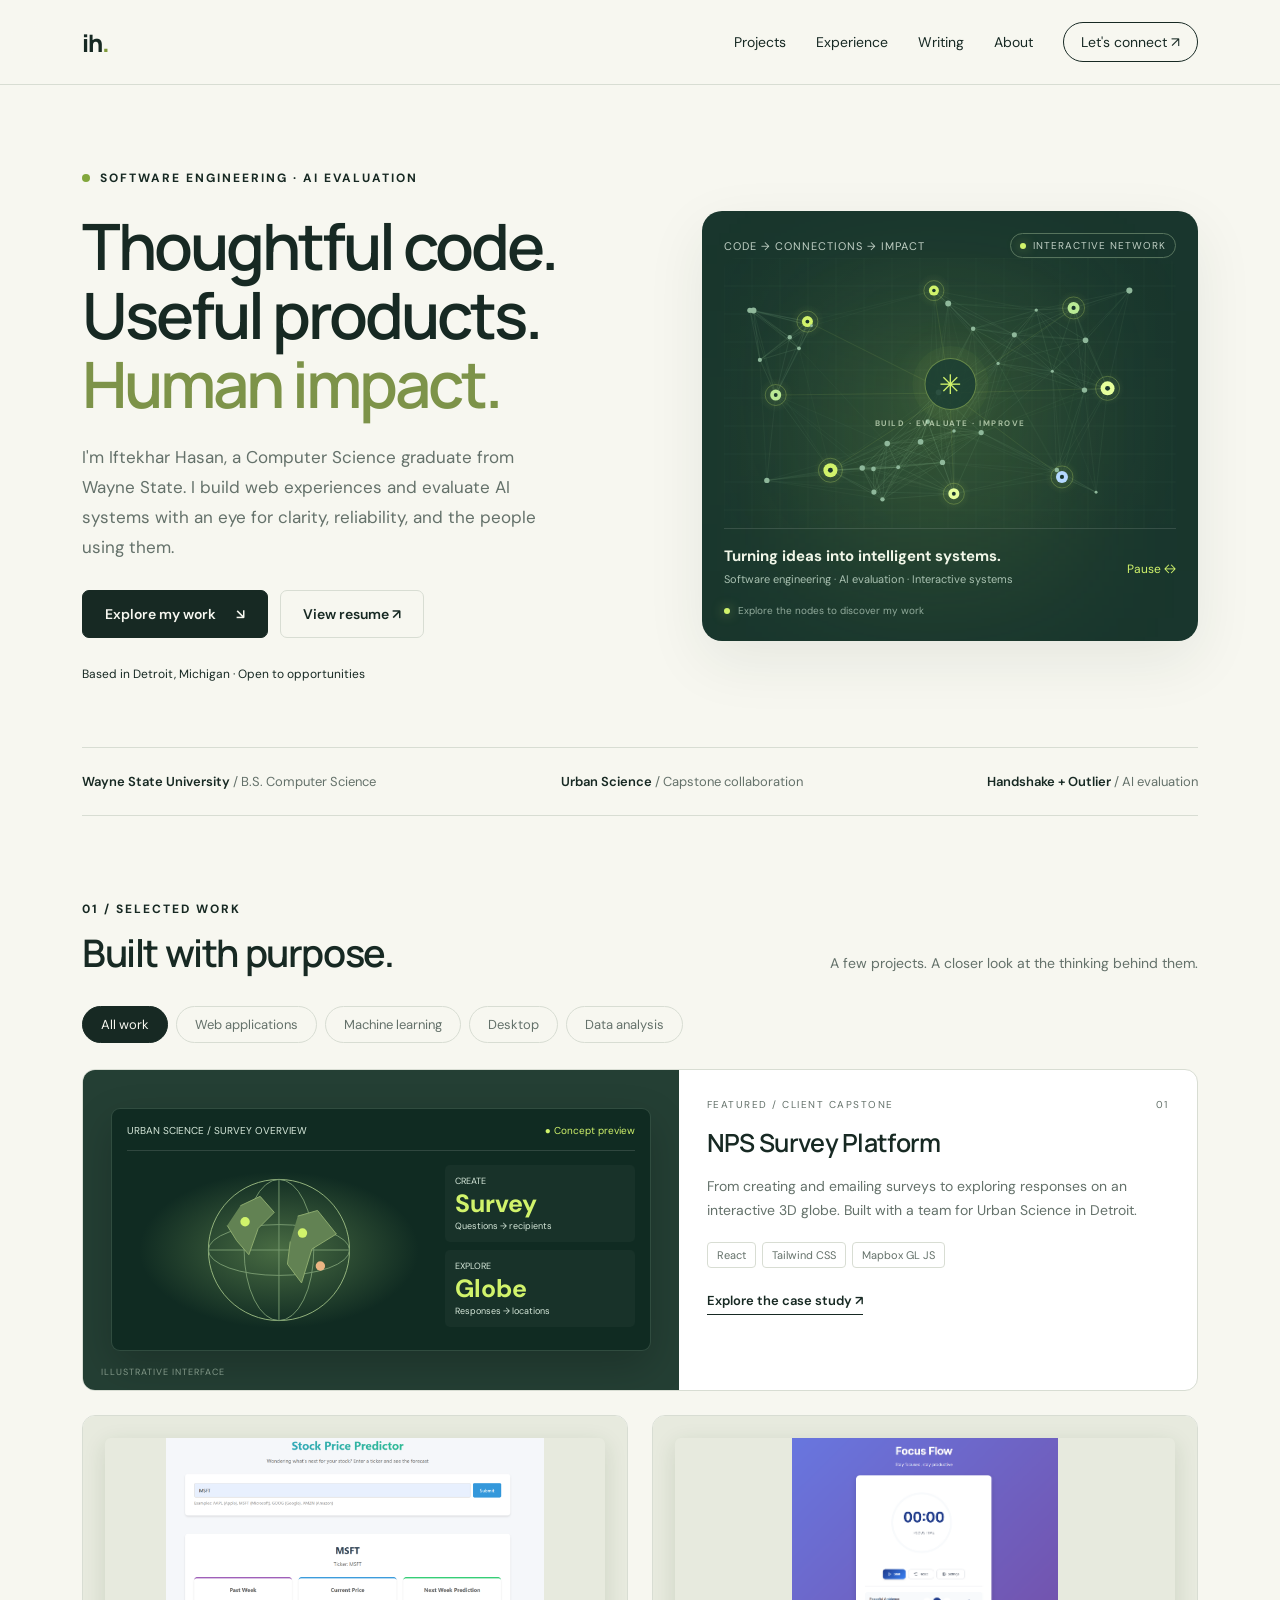
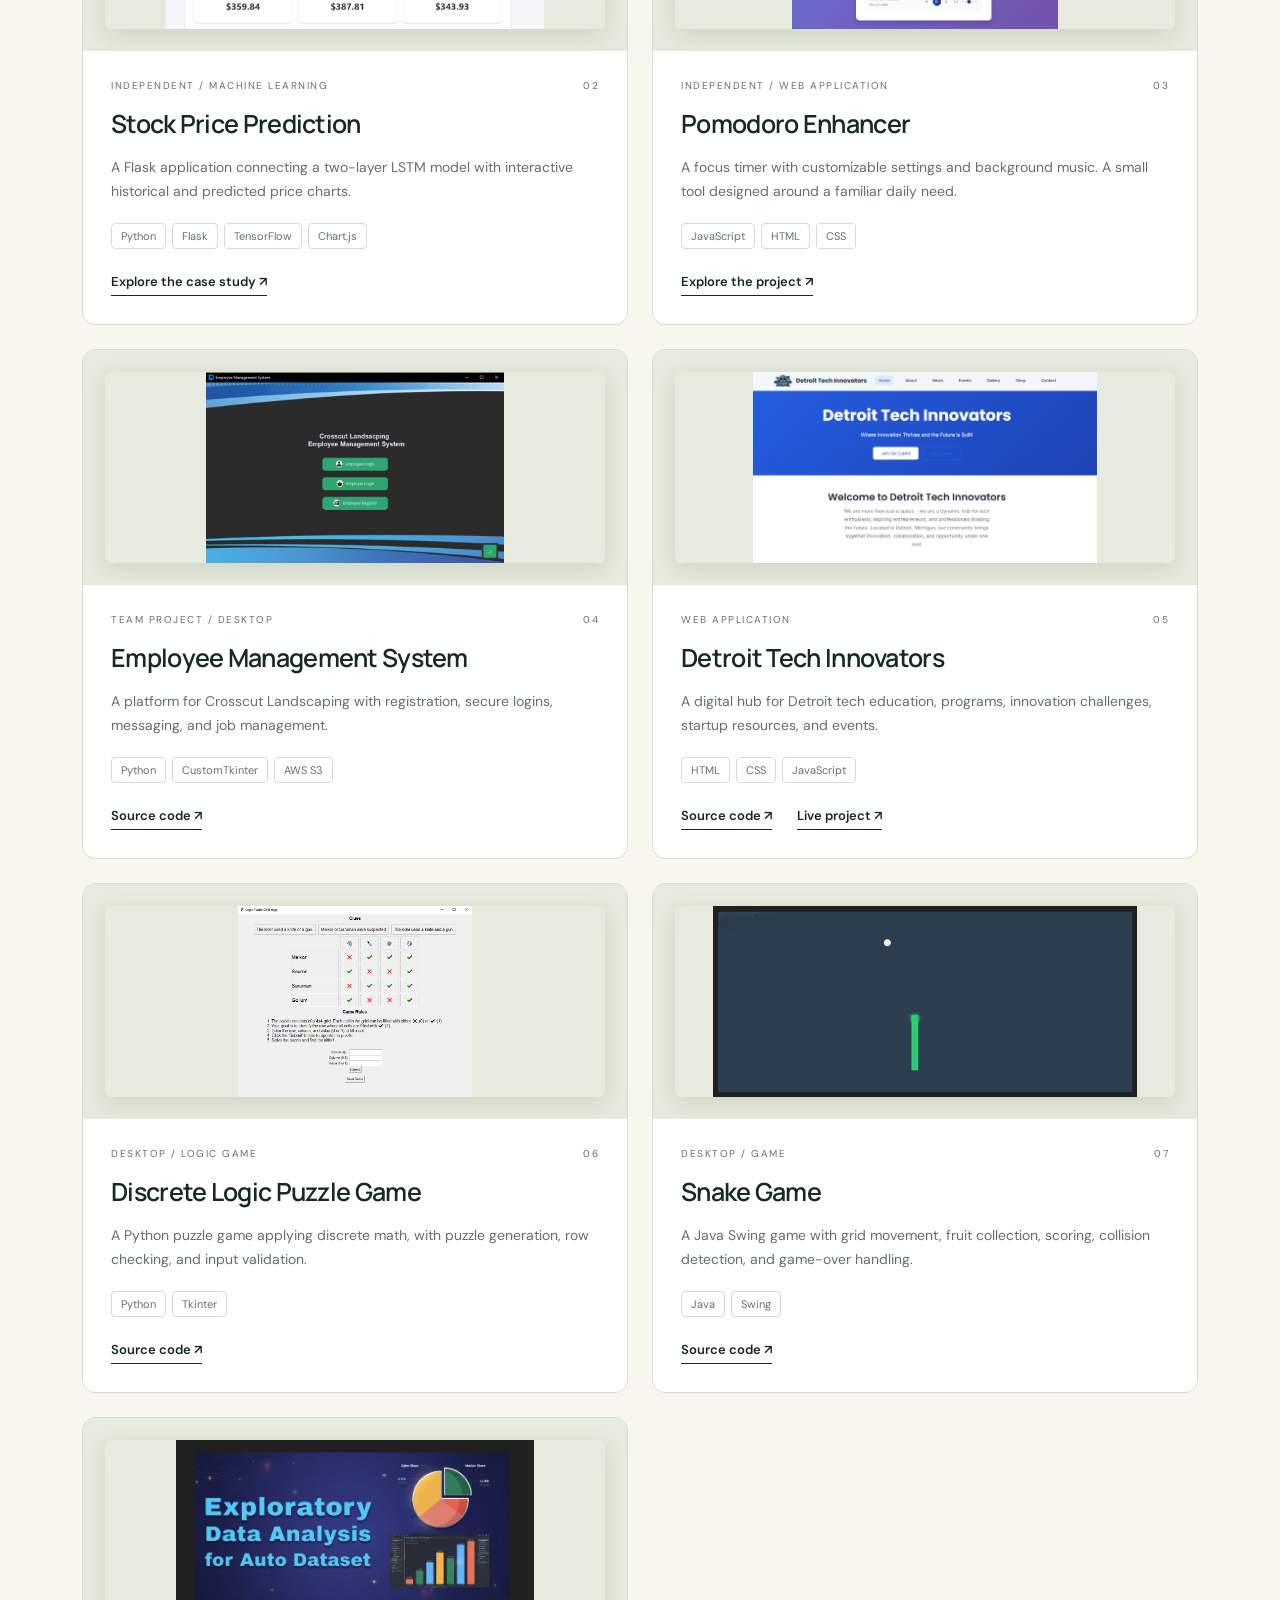
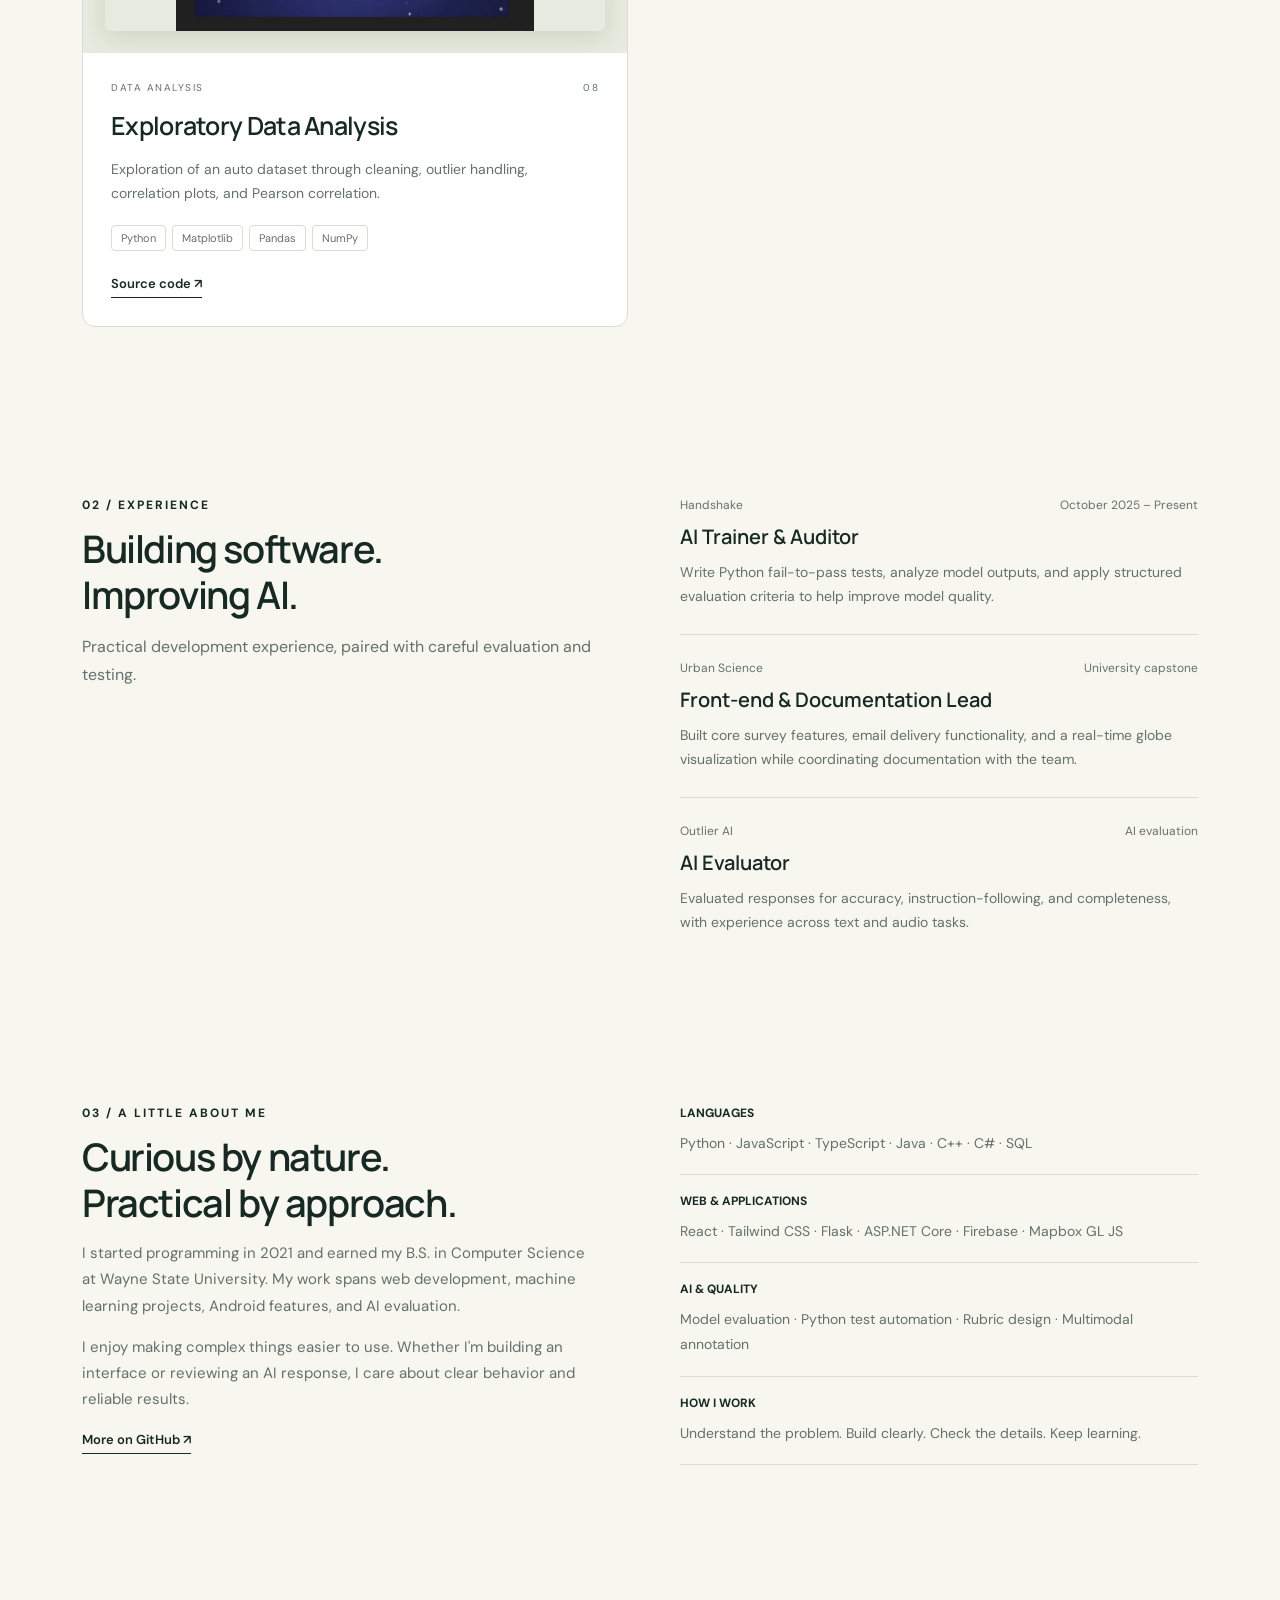
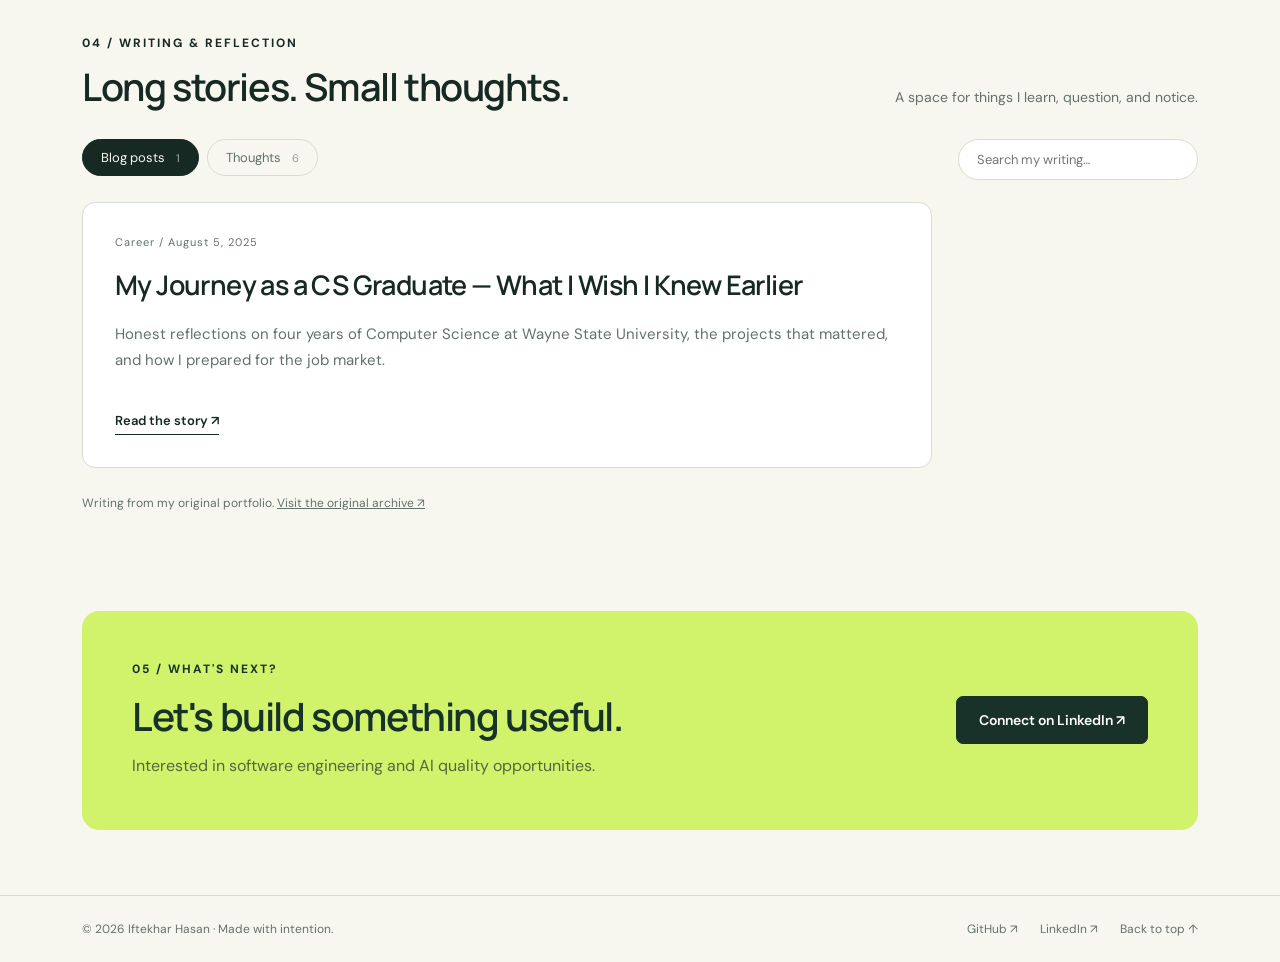
==== index.html @ 7211633e "Fixed Projects" ====
<!doctype html>

<html lang="en">

<head>

  <meta charset="utf-8">

  <meta name="viewport" content="width=device-width,initial-scale=1">

  <meta name="description" content="Iftekhar Hasan — Computer Science graduate, software builder and AI evaluator.">

  <title>Iftekhar Hasan — Software & AI</title>

  <link rel="stylesheet" href="css/style.css">
  <link rel="stylesheet" href="css/responsive.css">

</head>

<body>

  <a

    href="#work"

    style="position:absolute;left:-9999px"

    onfocus="this.style.left='10px'"

    onblur="this.style.left='-9999px'"

  >Skip to work</a>

  <header>
    <nav class="wrap" aria-label="Main navigation">

        <a class="brand" href="#" aria-label="Back to homepage">
        ih<span>.</span>
        </a>

        <!-- Desktop navigation -->
        <div class="navlinks">

        <a href="#work">Projects</a>
        <a href="#experience" class="desktop">Experience</a>
        <a href="#writing">Writing</a>
        <a href="#about" class="desktop">About</a>

        <a class="nav-contact" href="#contact">
            Let's connect ↗
        </a>

        </div>

        <!-- Mobile navigation controls -->
        <div class="mobile-nav-controls">

        <button
            class="menu-toggle"
            id="menu-toggle"
            type="button"
            aria-label="Open navigation menu"
            aria-expanded="false"
            aria-controls="mobile-menu"
        >
            <span></span>
            <span></span>
            <span></span>
        </button>

        </div>

    </nav>

    <!-- Mobile dropdown -->
    <div class="mobile-menu" id="mobile-menu" hidden>
        <div class="wrap mobile-menu-inner">

        <a href="#work">
            <span>Projects</span>
            <span>↗</span>
        </a>

        <a href="#experience">
            <span>Experience</span>
            <span>↗</span>
        </a>

        <a href="#writing">
            <span>Writing</span>
            <span>↗</span>
        </a>

        <a href="#about">
            <span>About</span>
            <span>↗</span>
        </a>

        <a href="#contact">
            <span>Contact</span>
            <span>↗</span>
        </a>

        </div>
    </div>
  </header>

  <main class="wrap">

    <section class="hero">

      <div>

        <div class="eyebrow">

          <span class="dot"></span>

          Software engineering · AI evaluation

        </div>

        <h1>

          Thoughtful code.<br>

          Useful products.<br>

          <em>Human impact.</em>

        </h1>

        <p class="intro">

          I'm Iftekhar Hasan, a Computer Science graduate from Wayne State.

          I build web experiences and evaluate AI systems with an eye for

          clarity, reliability, and the people using them.

        </p>

        <div class="actions">

          <a class="btn" href="#work">

            Explore my work <span>↘</span>

          </a>

          <a

            class="btn secondary"

            href="https://iftekharhasan.netlify.app/assets/Hasan.Iftekhar.resume.pdf"

            target="_blank"

            rel="noopener"

          >View resume ↗</a>

        </div>

        <div class="small-note">

          Based in Detroit, Michigan · Open to opportunities

        </div>

      </div>

      <div class="visual network-visual">
        <div class="visual-top">
            <span>CODE → CONNECTIONS → IMPACT</span>
            <span class="tag">
            <span class="network-live-dot"></span>
            INTERACTIVE NETWORK
            </span>
        </div>

        <div class="network-stage" id="network-stage">
            <canvas
            class="network-canvas"
            id="ai-network"
            aria-label="Interactive network representing software engineering, AI evaluation, and projects"
            ></canvas>

            <div class="network-center" aria-hidden="true">
            <span class="network-center-icon">✳</span>
            <span>BUILD · EVALUATE · IMPROVE</span>
            </div>

            <div class="network-tooltip" id="network-tooltip" hidden>
            <span class="network-tooltip-type" id="network-tooltip-type"></span>
            <strong id="network-tooltip-title"></strong>
            <p id="network-tooltip-description"></p>
            </div>
        </div>

        <div class="visual-bottom network-bottom">
            <div>
            <b id="network-title">Turning ideas into intelligent systems.</b>
            <p id="network-description">
                Software engineering · AI evaluation · Interactive systems
            </p>
            </div>

            <button
            class="globe-controls network-controls"
            id="rotate"
            type="button"
            aria-pressed="false"
            >
            Pause ↔
            </button>
        </div>

        <p class="network-hint">
            <span class="network-hint-dot"></span>
            Explore the nodes to discover my work
        </p>
        </div>

    </section>

    <div class="trust">

      <span><b>Wayne State University</b> / B.S. Computer Science</span>

      <span><b>Urban Science</b> / Capstone collaboration</span>

      <span><b>Handshake + Outlier</b> / AI evaluation</span>

    </div>

    <section id="work" class="section">

      <div class="section-head">

        <div>

          <div class="eyebrow">01 / Selected work</div>

          <h2>Built with purpose.</h2>

        </div>

        <p>A few projects. A closer look at the thinking behind them.</p>

      </div>

      <div class="filters" aria-label="Filter projects">

        <button class="filter active" data-filter="all" aria-pressed="true">

          All work

        </button>

        <button class="filter" data-filter="web" aria-pressed="false">

          Web applications

        </button>

        <button class="filter" data-filter="ml" aria-pressed="false">

          Machine learning

        </button>

        <button class="filter" data-filter="desktop" aria-pressed="false">

          Desktop

        </button>

        <button class="filter" data-filter="data" aria-pressed="false">

          Data analysis

        </button>

      </div>

      <div class="projects">

        <article class="project featured" data-category="web">

          <div class="art">

            <div class="dashboard">

              <div class="dash-top">

                <span>URBAN SCIENCE / SURVEY OVERVIEW</span>

                <span style="color:#d1f36b">● Concept preview</span>

              </div>

              <div class="dash-main">

                <div class="dash-map">

                  <svg viewBox="0 0 220 170" fill="none">

                    <circle cx="110" cy="85" r="75" stroke="#9aba82"/>

                    <ellipse cx="110" cy="85" rx="37" ry="75" stroke="#799b70"/>

                    <ellipse cx="110" cy="85" rx="75" ry="27" stroke="#799b70"/>

                    <path d="M35 85H185M110 10V160" stroke="#799b70"/>

                    <path

                      d="M69 38L90 28 105 45 88 62 78 90 65 75 55 59M130 49L151 43 171 68 145 84 134 120 119 100 122 76"

                      fill="#628253"

                      stroke="#91ae71"

                    />

                    <circle cx="74" cy="55" r="5" fill="#d1f36b"/>

                    <circle cx="135" cy="67" r="5" fill="#d1f36b"/>

                    <circle cx="154" cy="102" r="5" fill="#ebb583"/>

                  </svg>

                </div>

                <div>

                  <div class="dash-stat">

                    CREATE

                    <strong>Survey</strong>

                    Questions → recipients

                  </div>

                  <div class="dash-stat">

                    EXPLORE

                    <strong>Globe</strong>

                    Responses → locations

                  </div>

                </div>

              </div>

            </div>

            <span class="art-label">ILLUSTRATIVE INTERFACE</span>

          </div>

          <div class="project-body">

            <div class="project-top">

              <span>Featured / Client capstone</span>

              <span>01</span>

            </div>

            <h3>NPS Survey Platform</h3>

            <p>

              From creating and emailing surveys to exploring responses on an

              interactive 3D globe. Built with a team for Urban Science in Detroit.

            </p>

            <div class="chips">

              <span class="chip">React</span>

              <span class="chip">Tailwind CSS</span>

              <span class="chip">Mapbox GL JS</span>

            </div>

            <button class="case" data-case="nps">

              Explore the case study ↗

            </button>

          </div>

        </article>

        <article class="project" data-category="ml">

          <div class="art real-cover">

            <img

              src="assets/Stock_Price.png"

              alt="Stock Price Prediction project screenshot"

              loading="lazy"

            >

          </div>

          <div class="project-body">

            <div class="project-top">

              <span>Independent / Machine learning</span>

              <span>02</span>

            </div>

            <h3>Stock Price Prediction</h3>

            <p>

              A Flask application connecting a two-layer LSTM model with

              interactive historical and predicted price charts.

            </p>

            <div class="chips">

              <span class="chip">Python</span>

              <span class="chip">Flask</span>

              <span class="chip">TensorFlow</span>

              <span class="chip">Chart.js</span>

            </div>

            <button class="case" data-case="stock">

              Explore the case study ↗

            </button>

          </div>

        </article>

        <article class="project" data-category="web">

          <div class="art real-cover">

            <img

              src="assets/Pomodoro_screen_01.png"

              alt="Pomodoro Enhancer project screenshot"

              loading="lazy"

            >

          </div>

          <div class="project-body">

            <div class="project-top">

              <span>Independent / Web application</span>

              <span>03</span>

            </div>

            <h3>Pomodoro Enhancer</h3>

            <p>

              A focus timer with customizable settings and background music.

              A small tool designed around a familiar daily need.

            </p>

            <div class="chips">

              <span class="chip">JavaScript</span>

              <span class="chip">HTML</span>

              <span class="chip">CSS</span>

            </div>

            <button class="case" data-case="timer">

              Explore the project ↗

            </button>

          </div>

        </article>

        <article class="project" data-category="desktop">

          <div class="art real-cover">

            <img

              src="assets/Employe_Management.png"

              alt="Employee Management System project screenshot"

              loading="lazy"

            >

          </div>

          <div class="project-body">

            <div class="project-top">

              <span>Team project / Desktop</span>

              <span>04</span>

            </div>

            <h3>Employee Management System</h3>

            <p>

              A platform for Crosscut Landscaping with registration, secure

              logins, messaging, and job management.

            </p>

            <div class="chips">

              <span class="chip">Python</span>

              <span class="chip">CustomTkinter</span>

              <span class="chip">AWS S3</span>

            </div>

            <div class="project-links">

              <a

                class="case"

                href="https://github.com/Sadman988/Group-Project-3---Employee-Management-System"

                target="_blank"

                rel="noopener"

              >Source code ↗</a>

            </div>

          </div>

        </article>

        <article class="project" data-category="web">

          <div class="art real-cover">

            <img

              src="assets/Detroit_Tech_Innov.png"

              alt="Detroit Tech Innovators project screenshot"

              loading="lazy"

            >

          </div>

          <div class="project-body">

            <div class="project-top">

              <span>Web application</span>

              <span>05</span>

            </div>

            <h3>Detroit Tech Innovators</h3>

            <p>

              A digital hub for Detroit tech education, programs, innovation

              challenges, startup resources, and events.

            </p>

            <div class="chips">

              <span class="chip">HTML</span>

              <span class="chip">CSS</span>

              <span class="chip">JavaScript</span>

            </div>

            <div class="project-links">

              <a

                class="case"

                href="https://github.com/iftekhar9hasan/DETROIT-TECH-INNOVATORS"

                target="_blank"

                rel="noopener"

              >Source code ↗</a>

              <a

                class="case"

                href="https://detroittechinnovators.netlify.app/"

                target="_blank"

                rel="noopener"

              >Live project ↗</a>

            </div>

          </div>

        </article>

        <article class="project" data-category="desktop">

          <div class="art real-cover">

            <img

              src="assets/Discrete.Puzzle.01.png"

              alt="Discrete Logic Puzzle Game project screenshot"

              loading="lazy"

            >

          </div>

          <div class="project-body">

            <div class="project-top">

              <span>Desktop / Logic game</span>

              <span>06</span>

            </div>

            <h3>Discrete Logic Puzzle Game</h3>

            <p>

              A Python puzzle game applying discrete math, with puzzle generation,

              row checking, and input validation.

            </p>

            <div class="chips">

              <span class="chip">Python</span>

              <span class="chip">Tkinter</span>

            </div>

            <div class="project-links">

              <a

                class="case"

                href="https://github.com/iftekhar9hasan/Interactive-Discreate-Logic-Puzzle-Game-"

                target="_blank"

                rel="noopener"

              >Source code ↗</a>

            </div>

          </div>

        </article>

        <article class="project" data-category="desktop">

          <div class="art real-cover">

            <img

              src="assets/Snake_Game_01.png"

              alt="Snake Game project screenshot"

              loading="lazy"

            >

          </div>

          <div class="project-body">

            <div class="project-top">

              <span>Desktop / Game</span>

              <span>07</span>

            </div>

            <h3>Snake Game</h3>

            <p>

              A Java Swing game with grid movement, fruit collection, scoring,

              collision detection, and game-over handling.

            </p>

            <div class="chips">

              <span class="chip">Java</span>

              <span class="chip">Swing</span>

            </div>

            <div class="project-links">

              <a

                class="case"

                href="https://github.com/iftekhar9hasan/SnakeGame"

                target="_blank"

                rel="noopener"

              >Source code ↗</a>

            </div>

          </div>

        </article>

        <article class="project" data-category="data">

          <div class="art real-cover">

            <img

              src="assets/exploratory.jpg"

              alt="Exploratory Data Analysis project screenshot"

              loading="lazy"

            >

          </div>

          <div class="project-body">

            <div class="project-top">

              <span>Data analysis</span>

              <span>08</span>

            </div>

            <h3>Exploratory Data Analysis</h3>

            <p>

              Exploration of an auto dataset through cleaning, outlier handling,

              correlation plots, and Pearson correlation.

            </p>

            <div class="chips">

              <span class="chip">Python</span>

              <span class="chip">Matplotlib</span>

              <span class="chip">Pandas</span>

              <span class="chip">NumPy</span>

            </div>

            <div class="project-links">

              <a

                class="case"

                href="https://github.com/iftekhar9hasan/Exploratory-Data-Analysis-for-Auto-Dataset"

                target="_blank"

                rel="noopener"

              >Source code ↗</a>

            </div>

          </div>

        </article>

      </div>

    </section>

  </main>

  
<section class="experience section" id="experience">
<div class="wrap">
    <div class="exp-grid">

    <!-- Left column -->
    <div>
        <div class="eyebrow">02 / Experience</div>

        <h2>
        Building software.<br>
        Improving AI.
        </h2>

        <p>
        Practical development experience, paired with
        careful evaluation and testing.
        </p>
    </div>

    <!-- Right column -->
    <div>

        <article class="exp-row">
        <div class="exp-meta">
            <span>Handshake</span>
            <span>October 2025 – Present</span>
        </div>

        <h3>AI Trainer &amp; Auditor</h3>

        <p>
            Write Python fail-to-pass tests, analyze model
            outputs, and apply structured evaluation criteria
            to help improve model quality.
        </p>
        </article>

        <article class="exp-row">
        <div class="exp-meta">
            <span>Urban Science</span>
            <span>University capstone</span>
        </div>

        <h3>Front-end &amp; Documentation Lead</h3>

        <p>
            Built core survey features, email delivery
            functionality, and a real-time globe visualization
            while coordinating documentation with the team.
        </p>
        </article>

        <article class="exp-row">
        <div class="exp-meta">
            <span>Outlier AI</span>
            <span>AI evaluation</span>
        </div>

        <h3>AI Evaluator</h3>

        <p>
            Evaluated responses for accuracy,
            instruction-following, and completeness,
            with experience across text and audio tasks.
        </p>
        </article>

    </div>
    </div>
</div>
</section>


  <div class="wrap">

    <section id="about" class="section about-grid">

      <div>

        <div class="eyebrow">03 / A little about me</div>

        <h2>Curious by nature.<br>Practical by approach.</h2>

        <p>

          I started programming in 2021 and earned my B.S. in Computer Science

          at Wayne State University. My work spans web development, machine

          learning projects, Android features, and AI evaluation.

        </p>

        <p>

          I enjoy making complex things easier to use. Whether I'm building

          an interface or reviewing an AI response, I care about clear behavior

          and reliable results.

        </p>

        <a

          class="case"

          href="https://github.com/iftekhar9hasan"

          target="_blank"

          rel="noopener"

        >More on GitHub ↗</a>

      </div>

      <div>

        <div class="skill-row">

          <b>LANGUAGES</b>

          <span>

            Python · JavaScript · TypeScript · Java · C++ · C# · SQL

          </span>

        </div>

        <div class="skill-row">

          <b>WEB & APPLICATIONS</b>

          <span>

            React · Tailwind CSS · Flask · ASP.NET Core · Firebase · Mapbox GL JS

          </span>

        </div>

        <div class="skill-row">

          <b>AI & QUALITY</b>

          <span>

            Model evaluation · Python test automation · Rubric design ·

            Multimodal annotation

          </span>

        </div>

        <div class="skill-row">

          <b>HOW I WORK</b>

          <span>

            Understand the problem. Build clearly. Check the details.

            Keep learning.

          </span>

        </div>

      </div>

    </section>

    <section id="writing" class="section">

      <div class="section-head">

        <div>

          <div class="eyebrow">04 / Writing & reflection</div>

          <h2>Long stories. Small thoughts.</h2>

        </div>

        <p>A space for things I learn, question, and notice.</p>

      </div>

      <div class="writing-toolbar">

        <div class="filters" role="tablist" aria-label="Writing type">

          <button

            class="filter active"

            id="articles-tab"

            role="tab"

            aria-selected="true"

            aria-controls="articles-panel"

            data-writing="articles"

          >

            Blog posts <span class="count">1</span>

          </button>

          <button

            class="filter"

            id="thoughts-tab"

            role="tab"

            aria-selected="false"

            aria-controls="thoughts-panel"

            data-writing="thoughts"

            tabindex="-1"

          >

            Thoughts <span class="count">6</span>

          </button>

        </div>

        <label class="search-label">

          <span class="sr-only">Search writing</span>

          <input

            id="writing-search"

            type="search"

            placeholder="Search my writing…"

          >

        </label>

      </div>

      <div

        id="articles-panel"

        role="tabpanel"

        aria-labelledby="articles-tab"

      ></div>

      <div

        id="thoughts-panel"

        role="tabpanel"

        aria-labelledby="thoughts-tab"

        hidden

      ></div>

      <p id="writing-empty" hidden>

        No matching writing. Try a different search.

      </p>

      <p class="writing-note">

        Writing from my original portfolio.

        <a

          href="https://iftekharhasan.netlify.app/pages/blog"

          target="_blank"

          rel="noopener"

        >Visit the original archive ↗</a>

      </p>

    </section>

    <section class="contact" id="contact">

      <div>

        <div class="eyebrow" style="margin-bottom:16px">

          05 / What's next?

        </div>

        <h2>Let's build something useful.</h2>

        <p>

          Interested in software engineering and AI quality opportunities.

        </p>

      </div>

      <a

        class="btn"

        href="https://www.linkedin.com/in/iftekharhasan09"

        target="_blank"

        rel="noopener"

      >Connect on LinkedIn ↗</a>

    </section>

  </div>

  <footer>

    <div class="wrap footer-content">

      <span>

        © <span id="year"></span> Iftekhar Hasan · Made with intention.

      </span>

      <div class="footer-links">

        <a

          href="https://github.com/iftekhar9hasan"

          target="_blank"

          rel="noopener"

        >GitHub ↗</a>

        <a

          href="https://www.linkedin.com/in/iftekharhasan09"

          target="_blank"

          rel="noopener"

        >LinkedIn ↗</a>

        <a href="#">Back to top ↑</a>

      </div>

    </div>

  </footer>

  <dialog id="case-dialog">

    <button class="close" aria-label="Close case study">×</button>

    <div id="case-content"></div>

  </dialog>

  <script src="scripts/blog-data.js"></script>
  <script src="js/main.js" defer></script>

</body>

</html>
---- css/style.css ----
@import url('https://fonts.googleapis.com/css2?family=DM+Sans:wght@400;500;600;700&family=Manrope:wght@400;500;600;700;800&display=swap');

  :root {

    --bg: #f7f7f0;

    --ink: #172923;

    --muted: #64716a;

    --line: #d8ddd3;

    --card: #fff;

    --accent: #d1f36b;

    --nav: #f7f7f0ee;

  }

  * { box-sizing: border-box; }

  html {

    scroll-behavior: smooth;

    scroll-padding-top: 100px;

  }

  body {

    margin: 0;

    background: var(--bg);

    color: var(--ink);

    font: 16px 'DM Sans', sans-serif;

  }

  a { color: inherit; text-decoration: none; }

  button { font: inherit; cursor: pointer; }

  button, a { -webkit-tap-highlight-color: transparent; }

  button:focus-visible,

  a:focus-visible {

    outline: 3px solid #72a900;

    outline-offset: 5px;

  }

  .wrap {

    max-width: 1180px;

    margin: auto;

    padding: 0 32px;

  }

  header {

    position: sticky;

    top: 0;

    background: var(--nav);

    backdrop-filter: blur(16px);

    z-index: 10;

    border-bottom: 1px solid var(--line);

  }

  nav {

    height: 84px;

    display: flex;

    align-items: center;

    justify-content: space-between;

  }

  .brand {

    font: 800 24px Manrope, sans-serif;

    letter-spacing: -1px;

  }

  .brand span { color: #809b3b; }

  .navlinks {

    display: flex;

    align-items: center;

    gap: 30px;

    font-size: 14px;

  }

  .navlinks a:hover { color: #77962c; }

  .theme {

    border: 1px solid var(--line);

    border-radius: 50%;

    background: transparent;

    color: var(--ink);

    width: 38px;

    height: 38px;

  }

  .nav-contact {

    border: 1px solid var(--ink);

    padding: 10px 17px;

    border-radius: 24px;

  }

  .hero {

    padding: 85px 0 65px;

    display: grid;

    grid-template-columns: 1.12fr 1fr;

    gap: 65px;

    align-items: center;

  }

  .eyebrow {

    font-size: 12px;

    letter-spacing: 2px;

    font-weight: 700;

    text-transform: uppercase;

    display: flex;

    align-items: center;

    gap: 10px;

  }

  .dot {

    width: 8px;

    height: 8px;

    background: #82a73c;

    border-radius: 50%;

  }

  h1 {

    font: 600 clamp(42px, 5vw, 66px)/1.08 Manrope, sans-serif;

    letter-spacing: -3px;

    margin: 25px 0;

  }

  h1 em {

    font-style: normal;

    color: #7d9349;

  }

  p {

    color: var(--muted);

    line-height: 1.75;

  }

  .intro {

    max-width: 460px;

    font-size: 17px;

  }

  .actions {

    display: flex;

    gap: 12px;

    flex-wrap: wrap;

    margin-top: 28px;

  }

  .btn {

    display: inline-flex;

    align-items: center;

    justify-content: center;

    gap: 20px;

    padding: 14px 22px;

    border-radius: 7px;

    background: var(--ink);

    color: var(--bg);

    border: 1px solid var(--ink);

    font-size: 14px;

    font-weight: 600;

  }

  .btn.secondary {

    background: transparent;

    color: var(--ink);

    border-color: var(--line);

  }

  .small-note {

    font-size: 12px;

    margin-top: 28px;

  }

  .visual {

    background: #19362d;

    border-radius: 20px;

    height: 430px;

    color: #f1f6e8;

    padding: 22px;

    position: relative;

    overflow: hidden;

    box-shadow: 0 20px 60px #17362b14;

  }

  .visual:after {

    content: '';

    position: absolute;

    width: 260px;

    height: 260px;

    background: #bfed6220;

    filter: blur(70px);

    left: 100px;

    top: 100px;

    pointer-events: none;

  }

  .visual-top {

    display: flex;

    justify-content: space-between;

    font-size: 11px;

    color: #c1d0c5;

    letter-spacing: 1px;

  }

  .tag {

    border: 1px solid #57745d;

    border-radius: 20px;

    padding: 5px 9px;

    font-size: 10px;

  }

  .globe {

    width: 100%;

    height: 270px;

    display: block;

  }

  .visual-bottom {

    position: relative;

    z-index: 2;

    border-top: 1px solid #ffffff20;

    padding-top: 17px;

    display: flex;

    justify-content: space-between;

    gap: 15px;

  }

  .visual-bottom b { font-size: 15px; }

  .visual-bottom p {

    font-size: 11px;

    color: #a9c1b1;

    margin: 4px 0;

  }

  .globe-controls {

    background: none;

    color: #d1f36b;

    border: 0;

    font-size: 12px;

  }

  .trust {

    display: flex;

    justify-content: space-between;

    gap: 20px;

    padding: 25px 0;

    border-top: 1px solid var(--line);

    border-bottom: 1px solid var(--line);

    font-size: 13px;

    color: var(--muted);

  }

  .trust b {

    color: var(--ink);

    font-weight: 600;

  }

  .section { padding: 85px 0; }

  .section-head {

    display: flex;

    justify-content: space-between;

    align-items: end;

    gap: 20px;

    margin-bottom: 30px;

  }

  h2 {

    font: 600 38px/1.2 Manrope, sans-serif;

    letter-spacing: -1.4px;

    margin: 13px 0 0;

  }

  .section-head p {

    margin: 0;

    font-size: 14px;

  }

  .filters {

    display: flex;

    gap: 8px;

    margin-bottom: 26px;

  }

  .filter {

    background: none;

    border: 1px solid var(--line);

    padding: 9px 18px;

    border-radius: 30px;

    color: var(--muted);

    font-size: 13px;

  }

  .filter.active {

    background: var(--ink);

    color: var(--bg);

    border-color: var(--ink);

  }

  .projects {

    display: grid;

    grid-template-columns: repeat(2, 1fr);

    gap: 24px;

  }

  .project {

    border: 1px solid var(--line);

    border-radius: 13px;

    overflow: hidden;

    background: var(--card);

    transition: transform .2s;

  }

  .project:hover { transform: translateY(-4px); }

  .project.featured {

    grid-column: 1/-1;

    display: grid;

    grid-template-columns: 1.15fr 1fr;

  }

  .art {

    height: 235px;

    overflow: hidden;

    position: relative;

    background: #e6ece2;

    display: flex;

    align-items: center;

    justify-content: center;

    padding: 28px;

  }

  .featured .art {

    height: auto;

    min-height: 320px;

    background: #243f34;

  }

  .art svg { width: 100%; height: 100%; }

  .project-body { padding: 28px; }

  .project-top {

    font-size: 10px;

    text-transform: uppercase;

    letter-spacing: 1.5px;

    color: var(--muted);

    display: flex;

    justify-content: space-between;

  }

  .project h3 {

    font: 600 25px Manrope, sans-serif;

    letter-spacing: -.7px;

    margin: 14px 0;

  }

  .project p {

    font-size: 14px;

    margin: 0 0 19px;

  }

  .chips {

    display: flex;

    flex-wrap: wrap;

    gap: 6px;

  }

  .chip {

    font-size: 11px;

    padding: 5px 9px;

    border: 1px solid var(--line);

    border-radius: 4px;

    color: var(--muted);

  }

  .case {

    margin-top: 24px;

    background: none;

    border: 0;

    border-bottom: 1px solid var(--ink);

    padding: 0 0 5px;

    color: var(--ink);

    font-weight: 600;

    font-size: 13px;

  }

  .art-label {

    position: absolute;

    bottom: 12px;

    left: 18px;

    font-size: 9px;

    letter-spacing: 1px;

    color: #829888;

  }

  .dashboard {

    width: 100%;

    border: 1px solid #78948050;

    background: #102b22;

    border-radius: 9px;

    padding: 15px;

    color: #d6e8da;

    box-shadow: 0 15px 40px #0003;

  }

  .dash-top {

    font-size: 10px;

    display: flex;

    justify-content: space-between;

    padding-bottom: 13px;

    border-bottom: 1px solid #fff2;

  }

  .dash-main {

    display: grid;

    grid-template-columns: 1.6fr 1fr;

    gap: 14px;

    padding-top: 14px;

  }

  .dash-map {

    height: 170px;

    position: relative;

    background: radial-gradient(ellipse, #496c43 0, transparent 65%);

    display: flex;

    justify-content: center;

    align-items: center;

  }

  .dash-map svg { height: 160px; }

  .dash-stat {

    background: #ffffff08;

    padding: 10px;

    border-radius: 5px;

    margin-bottom: 8px;

    font-size: 9px;

  }

  .dash-stat strong {

    font-size: 25px;

    display: block;

    color: #d1f36b;

  }

  .experience {

    background: var(--bg);
    color: var(--ink);
    border: none;

  }

  .exp-grid {

    display: grid;
    grid-template-columns: minmax(0, 1fr) minmax(0, 1fr);
    gap: 80px;
    align-items: start;

  }

  .exp-grid > div {
    min-width: 0;
  }

  .exp-row {

    padding: 25px 0;

    border-bottom: 1px solid var(--line);

  }

  .exp-row:first-child { padding-top: 0; }

  .exp-row:last-child {

    border: 0;

    padding-bottom: 0;

  }

  .exp-meta {

    display: flex;

    justify-content: space-between;

    gap: 16px;

    font-size: 12px;

    color: var(--muted);

  }

  .exp-row h3 {

    font: 600 20px Manrope;

    margin: 10px 0;

  }

  .exp-row p {

    font-size: 14px;

    margin: 0;

  }

  .about-grid {

    display: grid;

    grid-template-columns: 1fr 1fr;

    gap: 80px;

  }

  .about-grid p { font-size: 15px; }

  .skill-row {

    border-bottom: 1px solid var(--line);

    padding: 18px 0;

  }

  .skill-row:first-child { padding-top: 0; }

  .skill-row b {

    font-size: 12px;

    display: block;

    margin-bottom: 10px;

  }

  .skill-row span {

    font-size: 14px;

    color: var(--muted);

    line-height: 1.8;

  }

  .contact {

    background: #d1f36b;

    color: #193229;

    border-radius: 17px;

    padding: 50px;

    display: flex;

    align-items: center;

    justify-content: space-between;

    gap: 35px;

    margin-bottom: 65px;

  }

  .contact h2 {

    font-size: 39px;

    margin: 0;

  }

  .contact p {

    color: #52683c;

    margin: 12px 0 0;

  }

  .contact .btn {

    background: #193229;

    color: #fff;

    border-color: #193229;

    white-space: nowrap;

  }

  footer {

    border-top: 1px solid var(--line);

    padding: 25px 0;

  }

  .footer-content {

    display: flex;

    justify-content: space-between;

    gap: 15px;

    font-size: 12px;

    color: var(--muted);

  }

  .footer-links { display: flex; gap: 22px; }

  dialog {

    max-width: 760px;

    width: calc(100% - 32px);

    border: 1px solid var(--line);

    background: var(--bg);

    color: var(--ink);

    border-radius: 16px;

    padding: 35px;

    max-height: 85vh;

  }

  dialog::backdrop {

    background: #0b2019aa;

    backdrop-filter: blur(5px);

  }

  .close {

    float: right;

    border: 1px solid var(--line);

    background: none;

    color: var(--ink);

    border-radius: 50%;

    height: 34px;

    width: 34px;

  }

  dialog h2 { font-size: 30px; margin: 15px 0; }

  dialog h3 { font-size: 15px; margin: 23px 0 7px; }

  dialog p, dialog li {

    font-size: 14px;

    color: var(--muted);

    line-height: 1.8;

  }

  .hidden { display: none !important; }

  .project-links { display: flex; gap: 25px; }

  .writing-toolbar {

    display: flex;

    justify-content: space-between;

    align-items: start;

    gap: 20px;

  }

  .writing-toolbar .filters { flex-shrink: 0; }

  .search-label input {

    border: 1px solid var(--line);

    border-radius: 25px;

    background: var(--card);

    color: var(--ink);

    font: inherit;

    font-size: 13px;

    padding: 11px 18px;

    max-width: 100%;

    width: 240px;

  }

  .count {

    opacity: .65;

    margin-left: 8px;

    font-size: 11px;

  }

  .article-entry {

    padding: 32px;

    border: 1px solid var(--line);

    border-radius: 13px;

    background: var(--card);

    max-width: 850px;

  }

  .article-entry h3 {

    font: 600 27px/1.3 Manrope;

    letter-spacing: -.6px;

    margin: 18px 0;

  }

  .article-meta {

    font-size: 11px;

    color: var(--muted);

    letter-spacing: 1px;

  }

  .article-entry p { font-size: 15px; }

  .thought-entry {

    max-width: 850px;

    border-bottom: 1px solid var(--line);

    padding: 25px 0;

    display: grid;

    grid-template-columns: 40px 1fr;

    gap: 18px;

  }

  .avatar {

    height: 36px;

    width: 36px;

    border: 1px solid var(--line);

    background: var(--card);

    border-radius: 50%;

    display: grid;

    place-items: center;

    font-size: 12px;

    font-weight: 700;

  }

  .thought-name { font-size: 13px; font-weight: 600; }

  .thought-date {

    font-size: 11px;

    color: var(--muted);

    margin-left: 10px;

    font-weight: 400;

  }

  .thought-entry p {

    white-space: pre-wrap;

    margin: 12px 0 0;

    font-size: 15px;

  }

  .writing-note { font-size: 12px; margin-top: 25px; }

  .writing-note a { text-decoration: underline; }

  .sr-only {

    position: absolute;

    width: 1px;

    height: 1px;

    overflow: hidden;

    clip: rect(0, 0, 0, 0);

  }

  #case-content .article-body h2 {

    font-size: 21px;

    margin-top: 25px;

    letter-spacing: -.4px;

  }

  .real-cover {

    padding: 22px;

    background: #e7eade;

  }

  .real-cover img {

    width: 100%;

    height: 100%;

    object-fit: contain;

    border-radius: 6px;

    box-shadow: 0 6px 22px #203d1920;

  }


    /* =========================================
   INTERACTIVE AI NETWORK
   ========================================= */

.network-visual {
  isolation: isolate;
}

.network-visual::after {
  z-index: -1;
}

.network-visual .visual-top {
  position: relative;
  z-index: 3;
  align-items: center;
  gap: 10px;
}

.network-visual .tag {
  display: inline-flex;
  align-items: center;
  gap: 7px;
  white-space: nowrap;
}

.network-live-dot,
.network-hint-dot {
  display: inline-block;
  width: 6px;
  height: 6px;
  border-radius: 50%;
  background: #d1f36b;
  box-shadow: 0 0 12px #d1f36b90;
}

.network-live-dot {
  animation: networkPulse 2.5s ease-in-out infinite;
}

.network-stage {
  height: 270px;
  width: 100%;
  position: relative;
  overflow: hidden;
  border-radius: 12px;
  touch-action: pan-y;
}

.network-canvas {
  width: 100%;
  height: 100%;
  display: block;
  cursor: crosshair;
  position: relative;
  z-index: 1;
}

.network-center {
  position: absolute;
  top: 50%;
  left: 50%;
  transform: translate(-50%, -50%);
  z-index: 2;
  display: flex;
  flex-direction: column;
  align-items: center;
  gap: 8px;
  pointer-events: none;
  text-align: center;
  color: #d9edcd;
}

.network-center-icon {
  display: grid;
  place-items: center;
  width: 52px;
  height: 52px;
  border: 1px solid #d1f36b65;
  border-radius: 50%;
  background: #1d4033dd;
  box-shadow:
    0 0 0 12px #d1f36b08,
    0 0 45px #d1f36b24;
  font-size: 27px;
  color: #d1f36b;
}

.network-center > span:last-child {
  font-size: 8px;
  font-weight: 700;
  letter-spacing: 1.5px;
  white-space: nowrap;
  opacity: 0.7;
}

.network-tooltip {
  position: absolute;
  z-index: 5;
  width: 205px;
  padding: 13px 15px;
  border: 1px solid #9ab67c55;
  border-radius: 10px;
  background: #10281fee;
  color: #f1f6e8;
  box-shadow: 0 12px 35px #0005;
  pointer-events: none;
  backdrop-filter: blur(12px);
}

.network-tooltip[hidden] {
  display: none;
}

.network-tooltip-type {
  display: block;
  color: #d1f36b;
  font-size: 9px;
  font-weight: 700;
  letter-spacing: 1.2px;
  text-transform: uppercase;
  margin-bottom: 5px;
}

.network-tooltip strong {
  display: block;
  font-size: 14px;
  font-weight: 700;
}

.network-tooltip p {
  margin: 6px 0 0;
  font-size: 11px;
  line-height: 1.55;
  color: #b6cdbb;
}

.network-bottom {
  align-items: center;
}

.network-bottom > div {
  min-width: 0;
}

.network-bottom b {
  display: block;
  line-height: 1.4;
}

.network-bottom p {
  line-height: 1.5;
}

.network-controls {
  flex-shrink: 0;
  padding: 8px 0 8px 10px;
}

.network-controls:hover {
  color: #fff;
}

.network-controls:focus-visible {
  outline: 2px solid #d1f36b;
  outline-offset: 4px;
  border-radius: 4px;
}

.network-hint {
  display: flex;
  align-items: center;
  gap: 8px;
  margin: 12px 0 0;
  font-size: 10px;
  color: #91aa9b;
  line-height: 1.4;
}

@keyframes networkPulse {
  0%, 100% {
    opacity: 0.5;
    transform: scale(0.85);
  }

  50% {
    opacity: 1;
    transform: scale(1.2);
  }
}

@media (prefers-reduced-motion: reduce) {
  .network-live-dot {
    animation: none;
  }
}


/* =========================================
   MOBILE NAVIGATION
   ========================================= */

.mobile-nav-controls {
  display: none;
  align-items: center;
  gap: 12px;
}

.menu-toggle {
  display: flex;
  flex-direction: column;
  justify-content: center;
  align-items: center;
  gap: 5px;
  width: 40px;
  height: 40px;
  border: 1px solid var(--line);
  border-radius: 9px;
  background: transparent;
  color: var(--ink);
  padding: 0;
}

.menu-toggle span {
  display: block;
  width: 18px;
  height: 2px;
  background: currentColor;
  border-radius: 2px;
  transition: transform 0.25s ease, opacity 0.2s ease;
}

.menu-toggle[aria-expanded="true"] span:first-child {
  transform: translateY(7px) rotate(45deg);
}

.menu-toggle[aria-expanded="true"] span:nth-child(2) {
  opacity: 0;
}

.menu-toggle[aria-expanded="true"] span:last-child {
  transform: translateY(-7px) rotate(-45deg);
}

.mobile-menu[hidden] {
  display: none !important;
}

.mobile-menu {
  background: var(--bg);
  border-top: 1px solid var(--line);
  box-shadow: 0 15px 25px #0000000a;
}

.mobile-menu-inner {
  padding-top: 12px;
  padding-bottom: 20px;
}

.mobile-menu-inner a {
  display: flex;
  justify-content: space-between;
  align-items: center;
  padding: 16px 0;
  border-bottom: 1px solid var(--line);
  font-size: 15px;
  font-weight: 600;
  color: var(--ink);
}

.mobile-menu-inner a:last-child {
  border-bottom: none;
}

.mobile-menu-inner a span:last-child {
  color: var(--muted);
  font-weight: 400;
}

.mobile-menu-inner a:hover {
  color: #77962c;
}
---- css/responsive.css ----
@media (max-width: 800px) {

  .wrap { padding: 0 22px; }

  .hero {

    grid-template-columns: 1fr;

    gap: 35px;

    padding-top: 50px;

  }

  h1 { letter-spacing: -2px; }

  .visual { height: 380px; }

  .network-stage {
    height: 225px;
  }

  .navlinks { gap: 15px; }

  .navlinks .desktop { display: none; }

  .trust {

    flex-wrap: wrap;

    justify-content: center;

    font-size: 11px;

  }

  .section { padding: 55px 0; }

  .section-head { display: block; }

  .section-head p { margin-top: 15px; }

  .project.featured { display: block; }

  .featured .art { min-height: 260px; }

  .projects { grid-template-columns: 1fr; }

  .exp-grid, .about-grid {

    grid-template-columns: 1fr;

    gap: 30px;

  }

  .contact { padding: 30px; display: block; }

  .contact h2 { font-size: 30px; }

  .contact .btn { margin-top: 25px; }

  .footer-content { flex-direction: column; }

  .filters { flex-wrap: wrap; }

  h2 { font-size: 32px; }

}

@media (max-width: 600px) {

  .writing-toolbar { display: block; }

  .search-label input {

    width: 100%;

    margin-bottom: 22px;

  }

  .thought-date {

    display: block;

    margin: 5px 0 0;

  }

  .article-entry { padding: 24px; }

  .article-entry h3 { font-size: 23px; }

}

@media (prefers-reduced-motion: reduce) {

  html { scroll-behavior: auto; }

  .project { transition: none; }

}

/* Experience: align the responsive breakpoint with About and Projects. */
.exp-grid > div { min-width: 0; }
.exp-meta { flex-wrap: wrap; overflow-wrap: anywhere; }


/* EXPERIENCE RESPONSIVENESS */

@media (max-width: 800px) {
  .exp-grid {
    grid-template-columns: 1fr;
    gap: 30px;
  }

  .exp-meta {
    flex-wrap: wrap;
    gap: 8px 16px;
  }
}

@media (max-width: 600px) {
  .exp-meta {
    flex-direction: column;
    align-items: flex-start;
    gap: 5px;
  }
}

/* =========================================
   AI NETWORK RESPONSIVENESS
   ========================================= */

@media (max-width: 800px) {
  .network-visual {
    height: 380px;
  }

  .network-stage {
    height: 225px;
  }

  .network-center-icon {
    width: 46px;
    height: 46px;
    font-size: 24px;
  }
}

@media (max-width: 600px) {
  .network-visual {
    height: 360px;
    padding: 18px;
    border-radius: 16px;
  }

  .network-visual .visual-top {
    font-size: 9px;
    letter-spacing: 0.5px;
  }

  .network-visual .tag {
    font-size: 8px;
    padding: 5px 7px;
  }

  .network-stage {
    height: 210px;
  }

  .network-center-icon {
    width: 42px;
    height: 42px;
    font-size: 21px;
  }

  .network-center > span:last-child {
    font-size: 7px;
    letter-spacing: 0.8px;
  }

  .network-tooltip {
    width: 175px;
    padding: 11px;
  }

  .network-bottom {
    padding-top: 12px;
    gap: 10px;
  }

  .network-bottom b {
    font-size: 12px;
  }

  .network-bottom p {
    font-size: 10px;
  }

  .network-controls {
    font-size: 11px;
  }

  .network-hint {
    margin-top: 9px;
    font-size: 9px;
  }
}

@media (max-width: 380px) {
  .network-visual {
    padding: 14px;
  }

  .network-visual .visual-top {
    font-size: 8px;
  }

  .network-visual .tag {
    font-size: 7px;
  }

  .network-bottom b {
    font-size: 11px;
  }
}

@media (prefers-reduced-motion: reduce) {
  .network-live-dot {
    animation: none;
  }
}


/* =========================================
   RESPONSIVE MOBILE HEADER
   ========================================= */

@media (max-width: 800px) {
  nav.wrap {
    height: 70px;
  }

  .navlinks {
    display: none;
  }

  .mobile-nav-controls {
    display: flex;
  }

  .mobile-menu {
    display: block;
  }
}

@media (min-width: 801px) {
  .mobile-nav-controls,
  .mobile-menu {
    display: none !important;
  }
}

@media (prefers-reduced-motion: reduce) {
  .menu-toggle span {
    transition: none;
  }
}
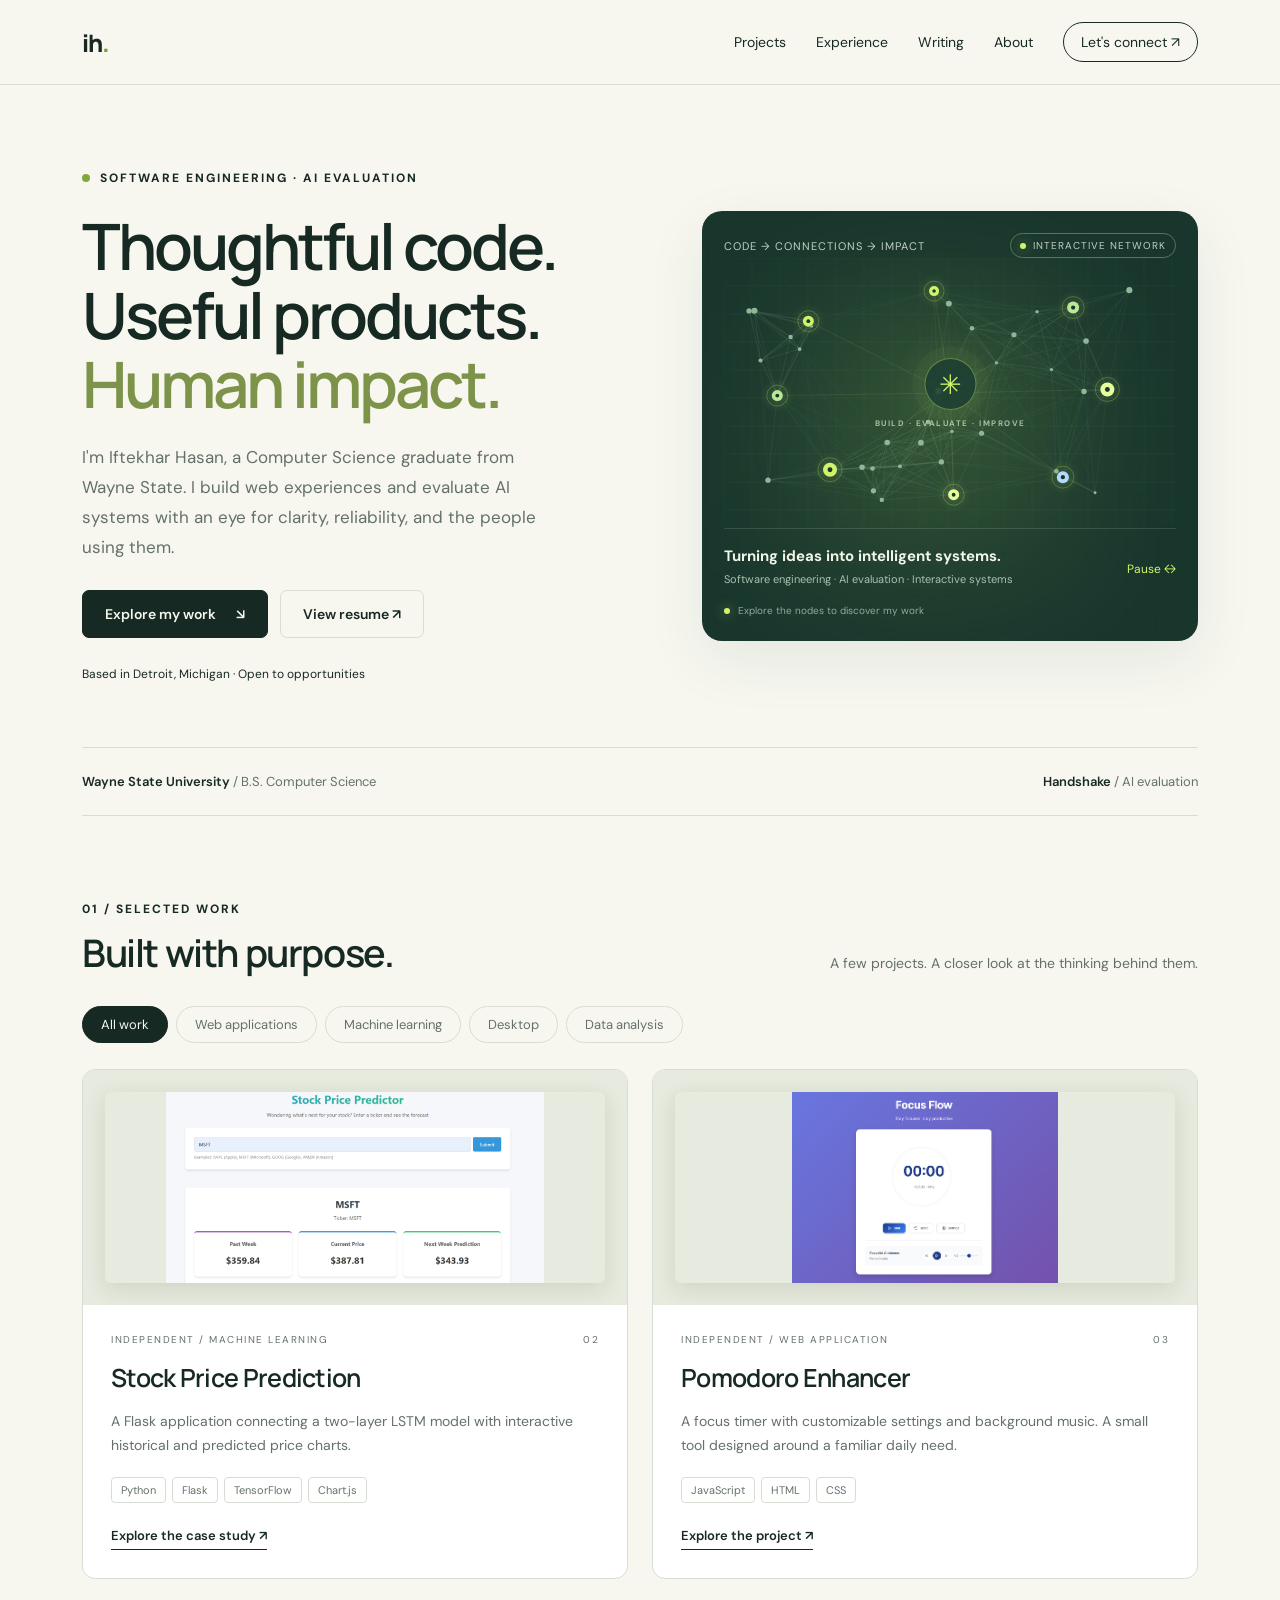
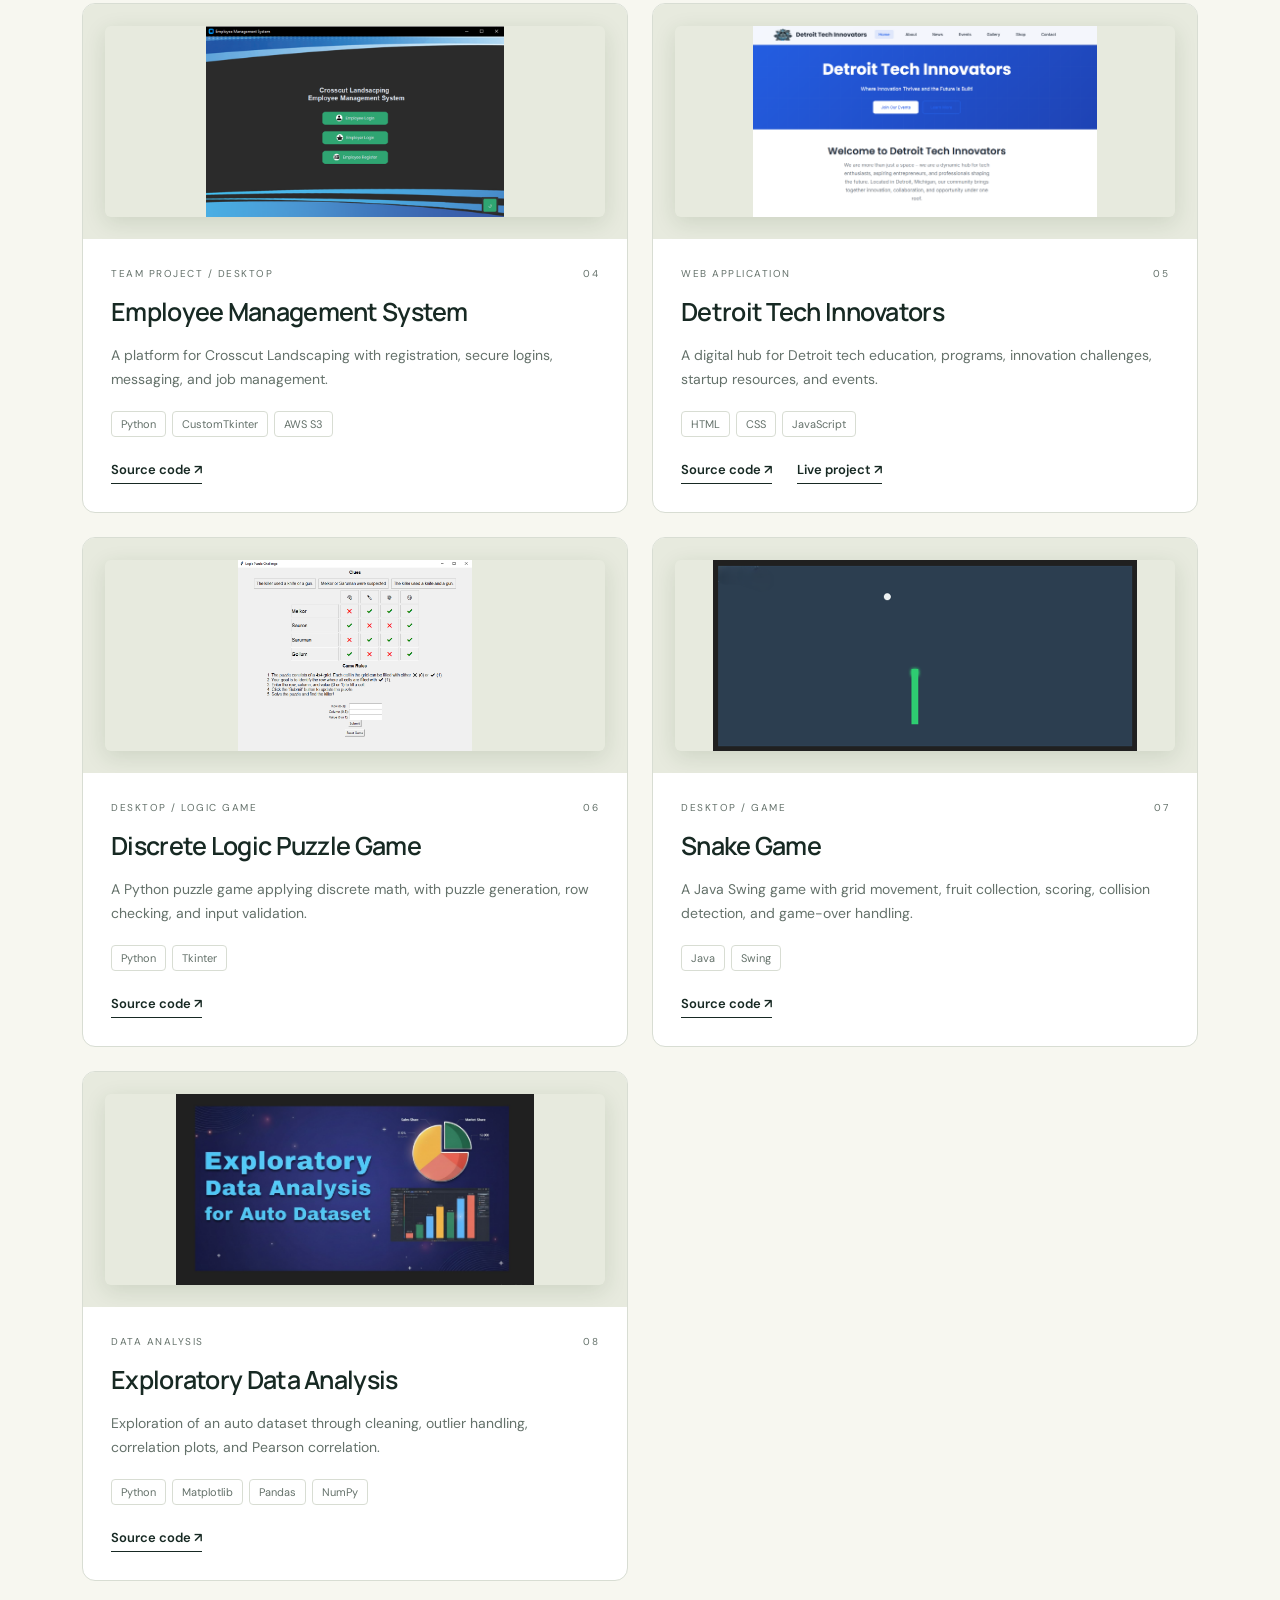
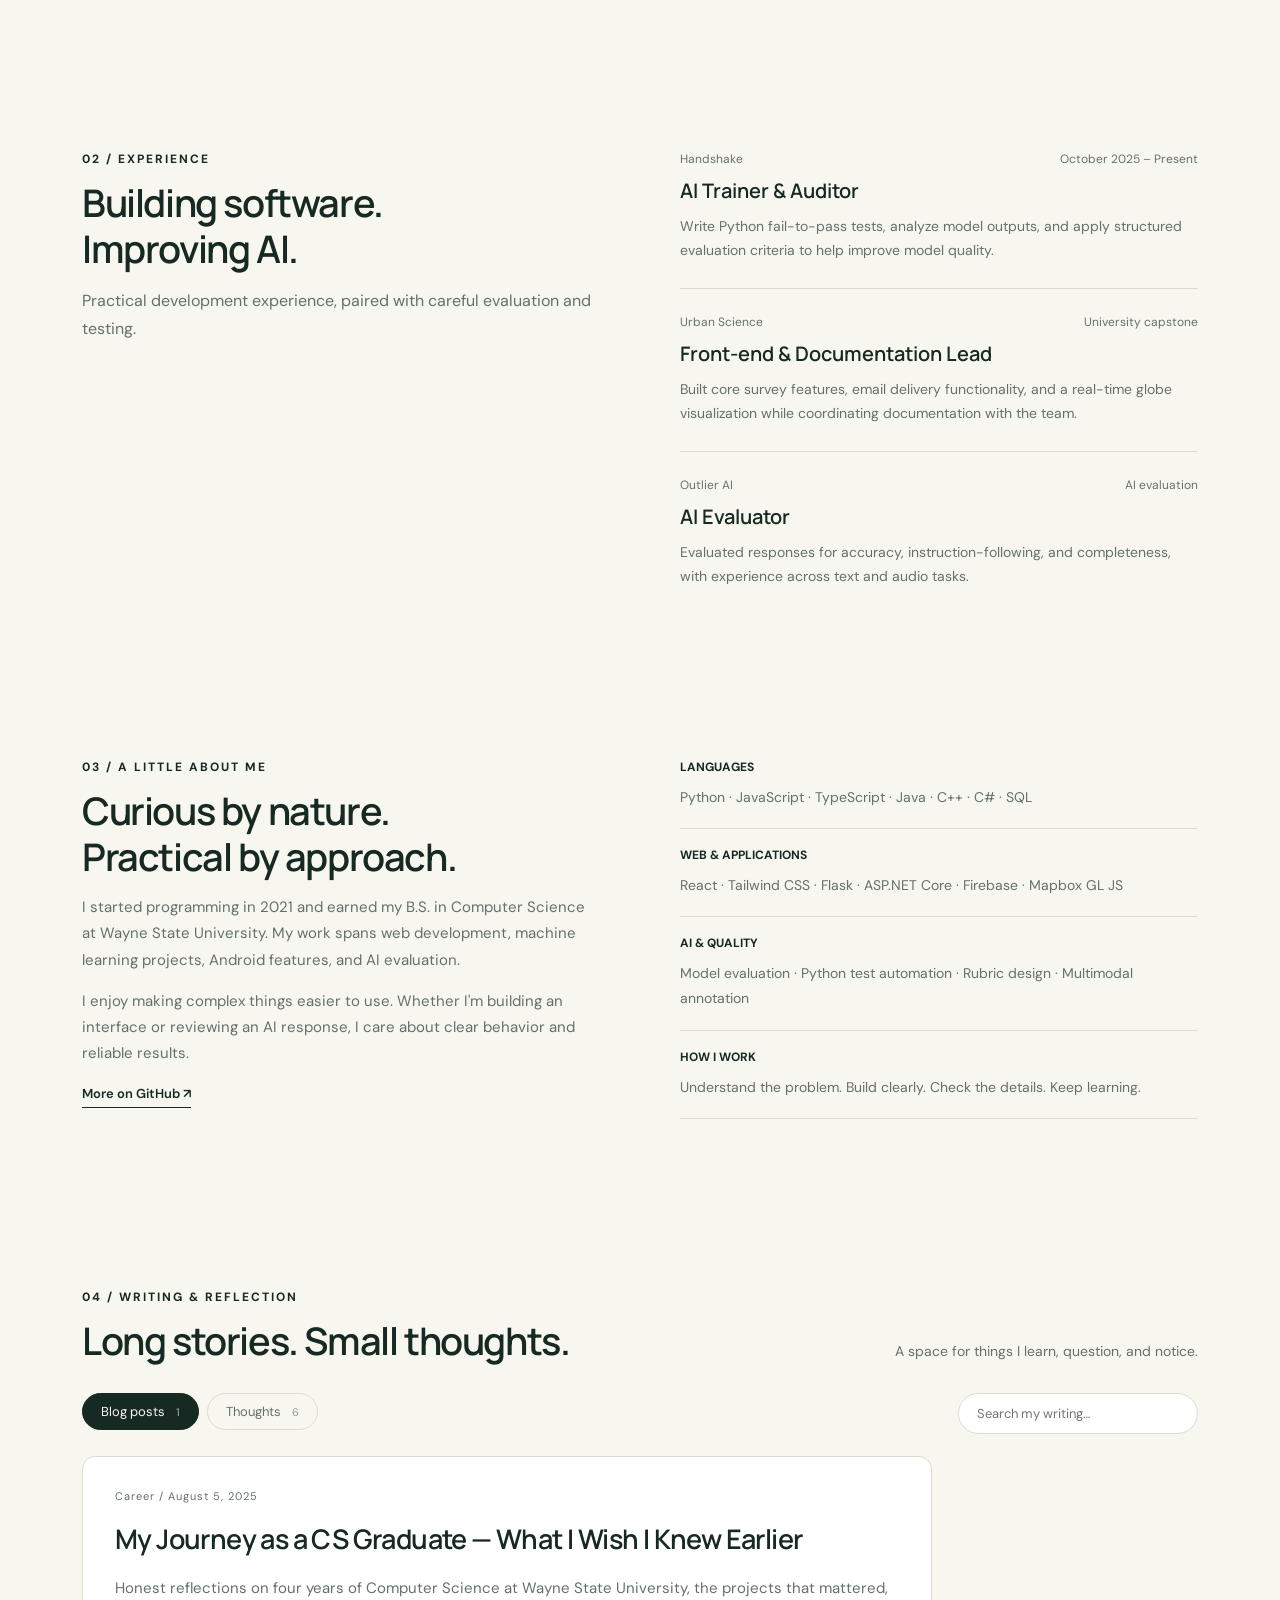
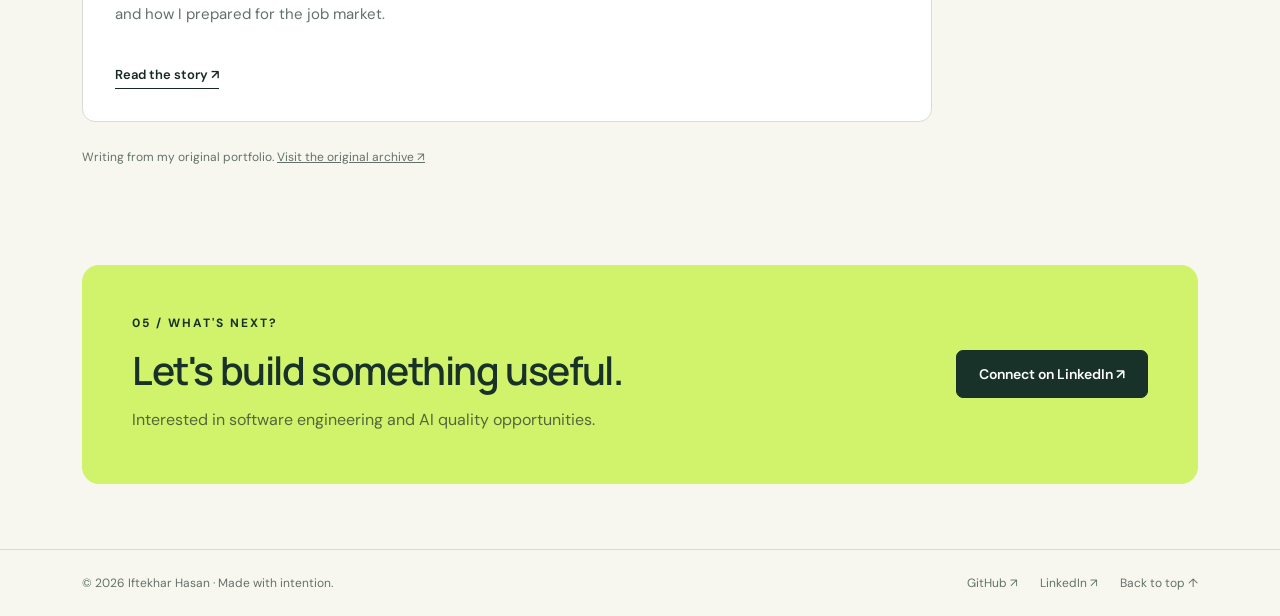
==== commit 40145391: "slight changed projetcs" ====
--- a/index.html
+++ b/index.html
@@ -227,9 +227,11 @@
 
       <span><b>Wayne State University</b> / B.S. Computer Science</span>
 
-      <span><b>Urban Science</b> / Capstone collaboration</span>
-
-      <span><b>Handshake + Outlier</b> / AI evaluation</span>
+      <!-- <span><b>Urban Science</b> / Capstone collaboration</span>
+
+      <span><b>Buildward</b> / Software Engineer</span> -->
+
+      <span><b>Handshake </b> / AI evaluation</span>
 
     </div>
 
@@ -285,7 +287,7 @@
 
       <div class="projects">
 
-        <article class="project featured" data-category="web">
+        <!-- <article class="project featured" data-category="web">
 
           <div class="art">
 
@@ -403,7 +405,7 @@
 
           </div>
 
-        </article>
+        </article> -->
 
         <article class="project" data-category="ml">
 
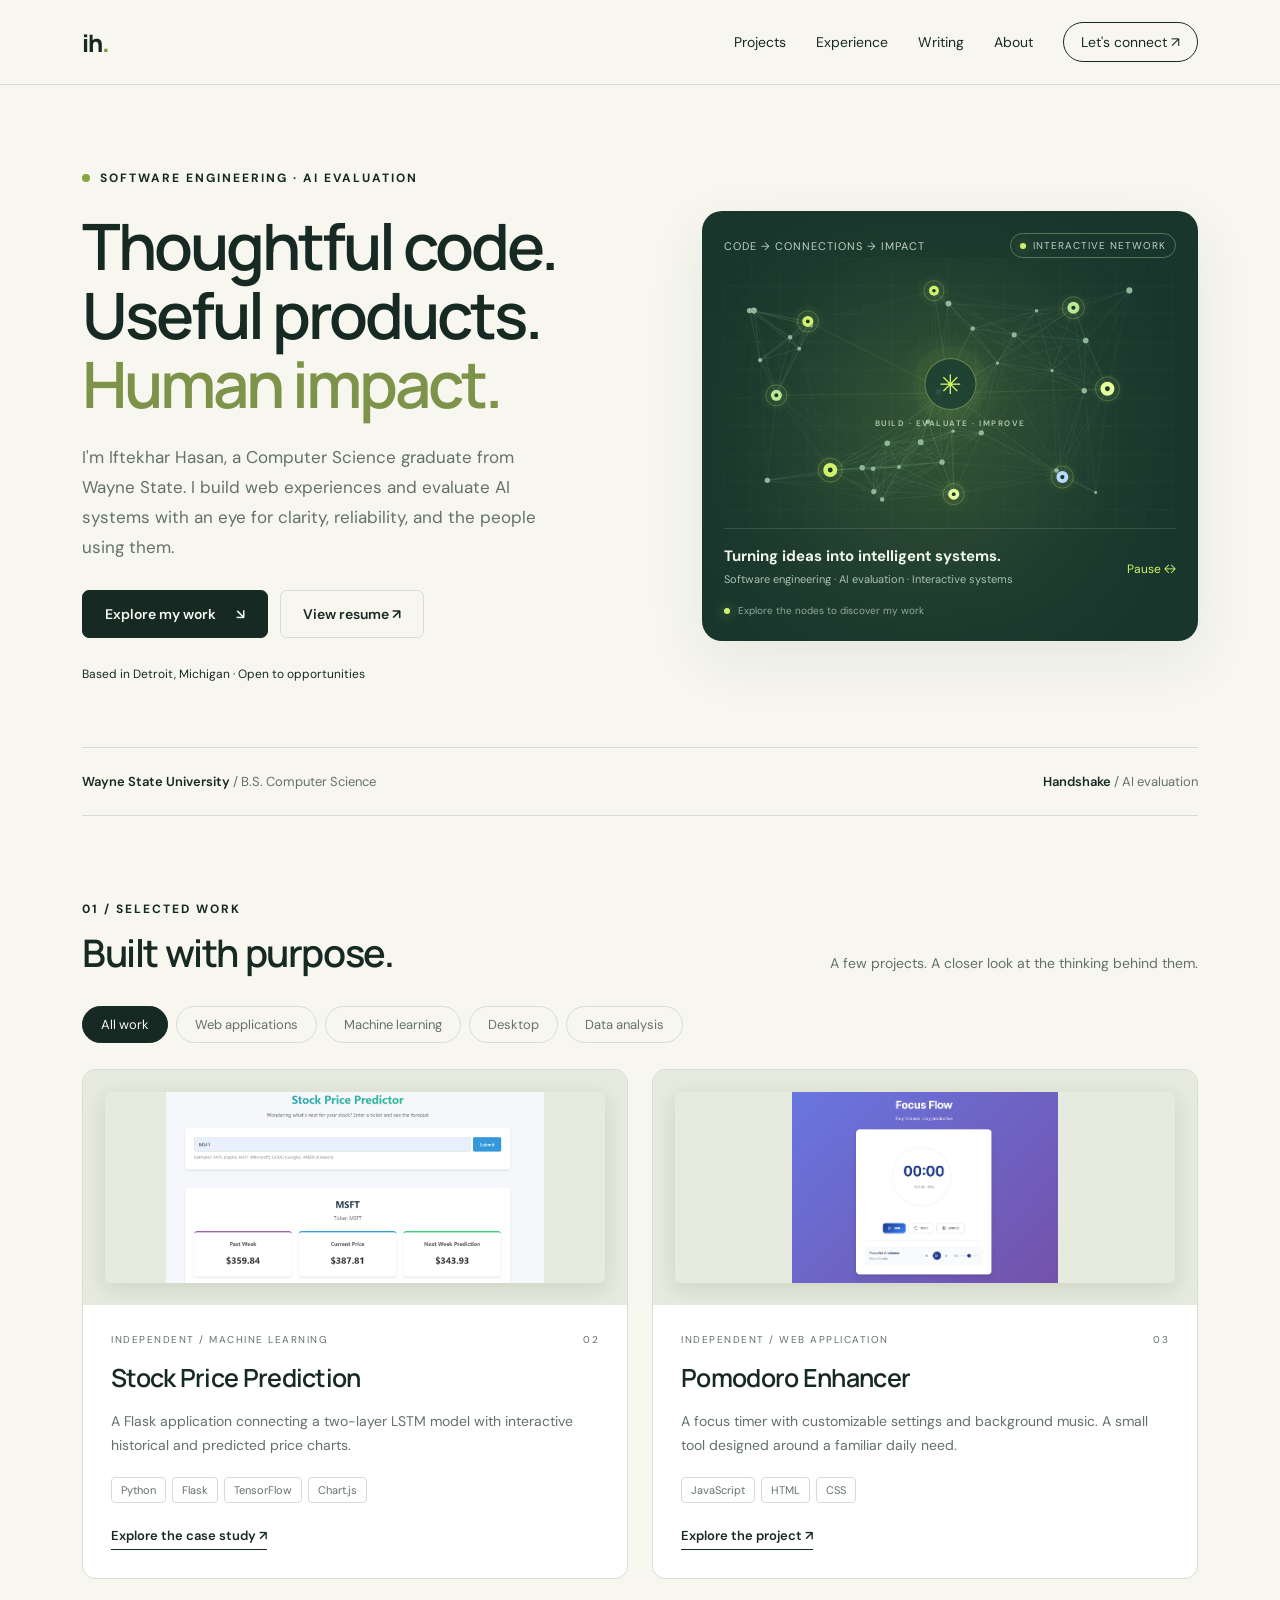
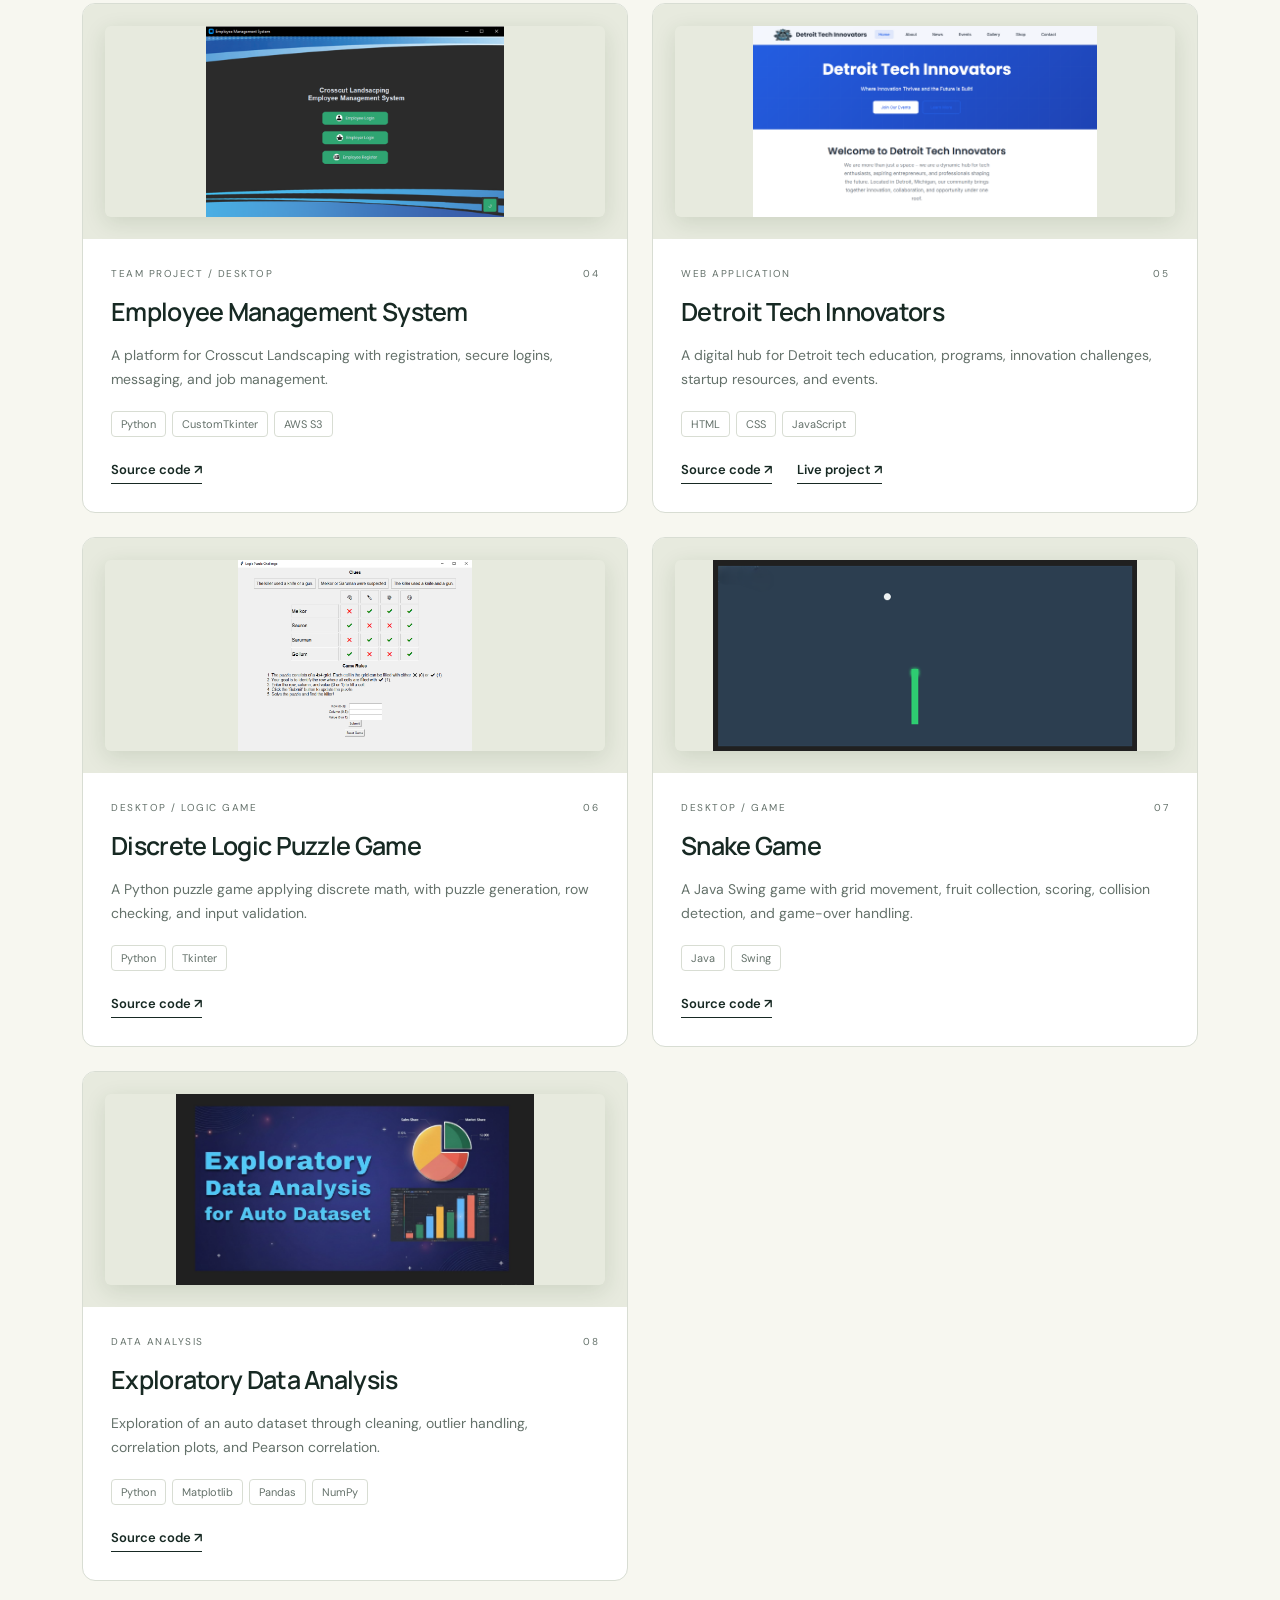
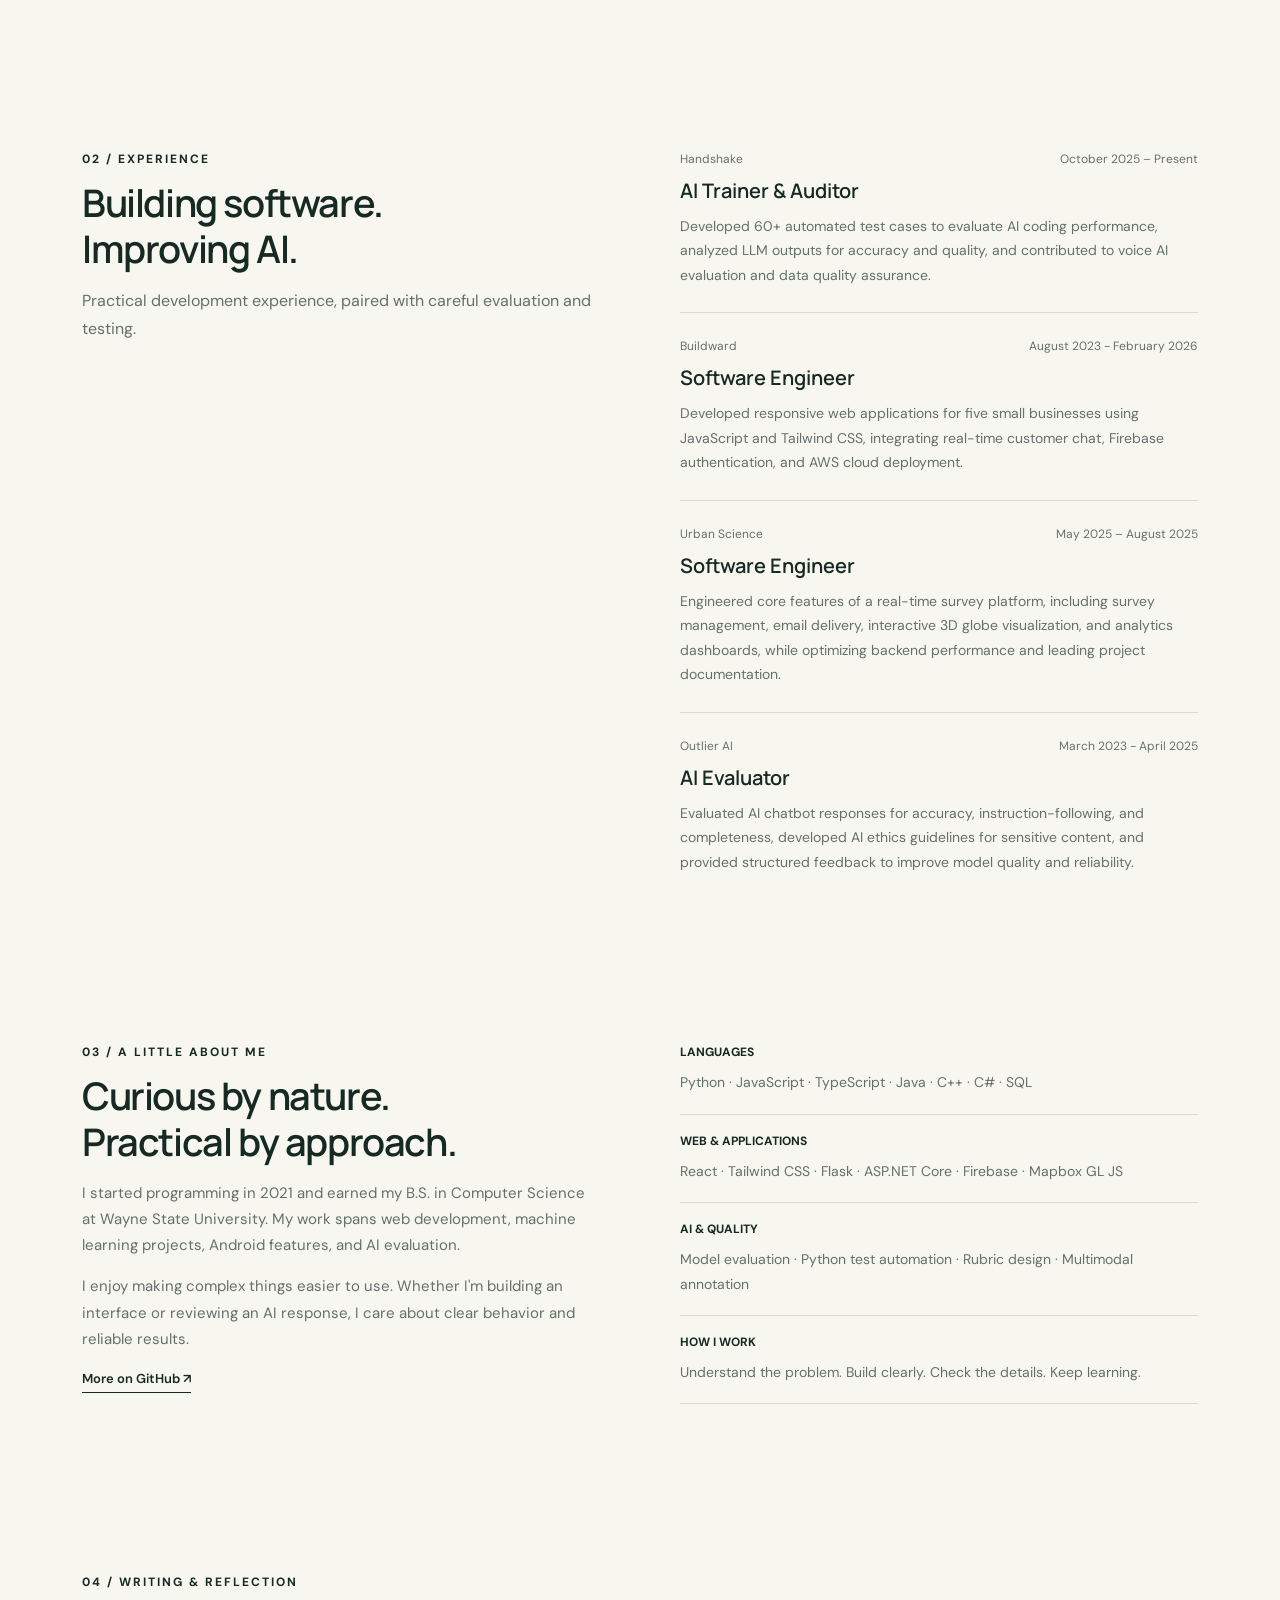
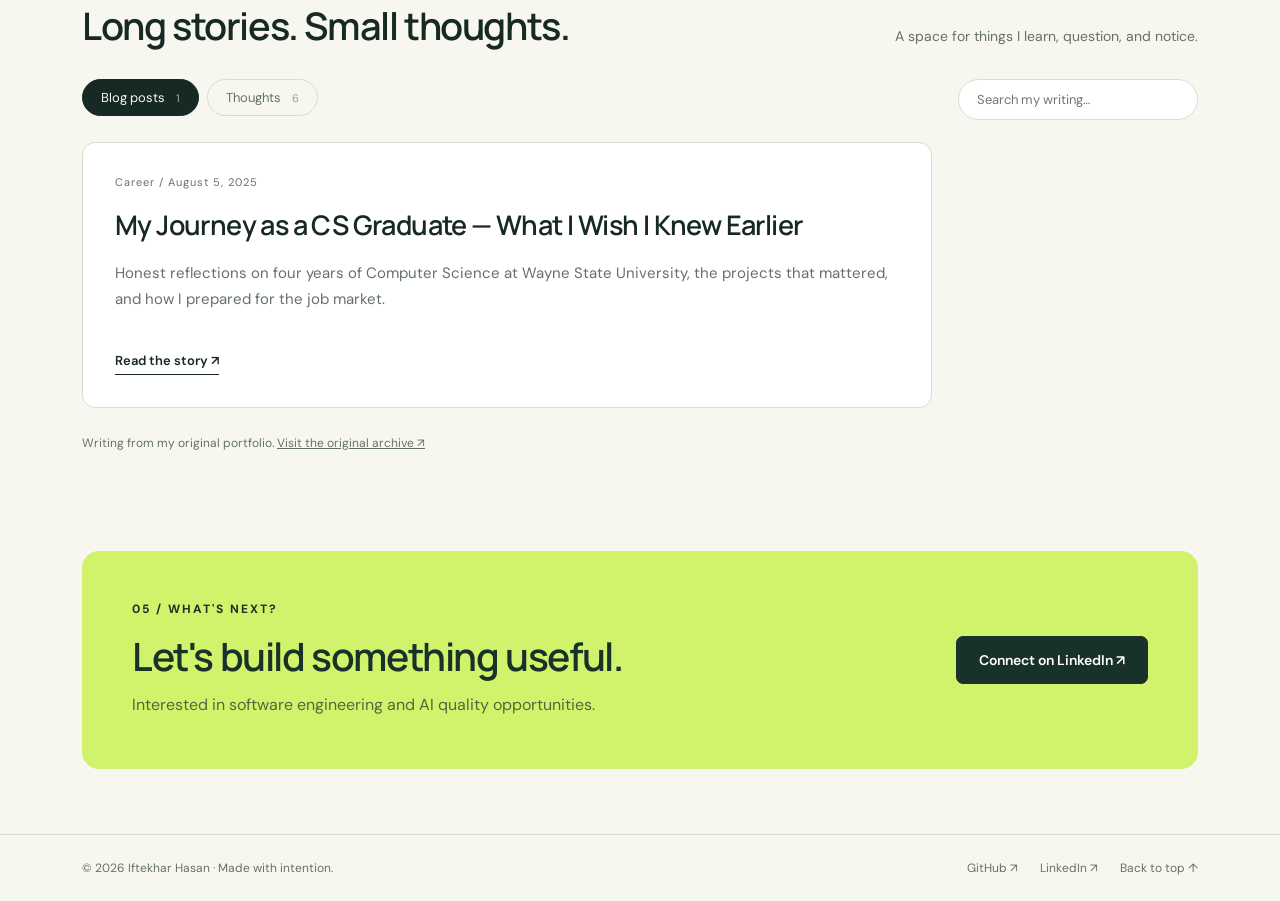
==== commit f5485cb0: "Fixed Experience section" ====
--- a/index.html
+++ b/index.html
@@ -899,39 +899,59 @@
         <h3>AI Trainer &amp; Auditor</h3>
 
         <p>
-            Write Python fail-to-pass tests, analyze model
-            outputs, and apply structured evaluation criteria
-            to help improve model quality.
+            Developed 60+ automated test cases to evaluate AI 
+            coding performance, analyzed LLM outputs for accuracy 
+            and quality, and contributed to voice AI evaluation 
+            and data quality assurance.
+        </p>
+        </article>
+
+        <article class="exp-row">
+        <div class="exp-meta">
+            <span>Buildward</span>
+            <span>August 2023 - February 2026</span>
+        </div>
+
+        <h3>Software Engineer</h3>
+
+        <p>
+            Developed responsive web applications for five 
+            small businesses using JavaScript and Tailwind CSS, 
+            integrating real-time customer chat, Firebase 
+            authentication, and AWS cloud deployment.
         </p>
         </article>
 
         <article class="exp-row">
         <div class="exp-meta">
             <span>Urban Science</span>
-            <span>University capstone</span>
-        </div>
-
-        <h3>Front-end &amp; Documentation Lead</h3>
+            <span>May 2025 – August 2025</span>
+        </div>
+
+        <h3>Software Engineer</h3>
 
         <p>
-            Built core survey features, email delivery
-            functionality, and a real-time globe visualization
-            while coordinating documentation with the team.
+            Engineered core features of a real-time survey platform, 
+            including survey management, email delivery, interactive 
+            3D globe visualization, and analytics dashboards, while 
+            optimizing backend performance and leading project documentation.
         </p>
         </article>
 
         <article class="exp-row">
         <div class="exp-meta">
             <span>Outlier AI</span>
-            <span>AI evaluation</span>
+            <span>March 2023 - April 2025</span>
         </div>
 
         <h3>AI Evaluator</h3>
 
         <p>
-            Evaluated responses for accuracy,
-            instruction-following, and completeness,
-            with experience across text and audio tasks.
+            Evaluated AI chatbot responses for accuracy, 
+            instruction-following, and completeness, 
+            developed AI ethics guidelines for sensitive 
+            content, and provided structured feedback 
+            to improve model quality and reliability.
         </p>
         </article>
 
--- a/css/style.css
+++ b/css/style.css
@@ -1471,4 +1471,5 @@
 
 .mobile-menu-inner a:hover {
   color: #77962c;
-}+}
+
--- a/css/responsive.css
+++ b/css/responsive.css
@@ -267,4 +267,5 @@
   .menu-toggle span {
     transition: none;
   }
-}+}
+
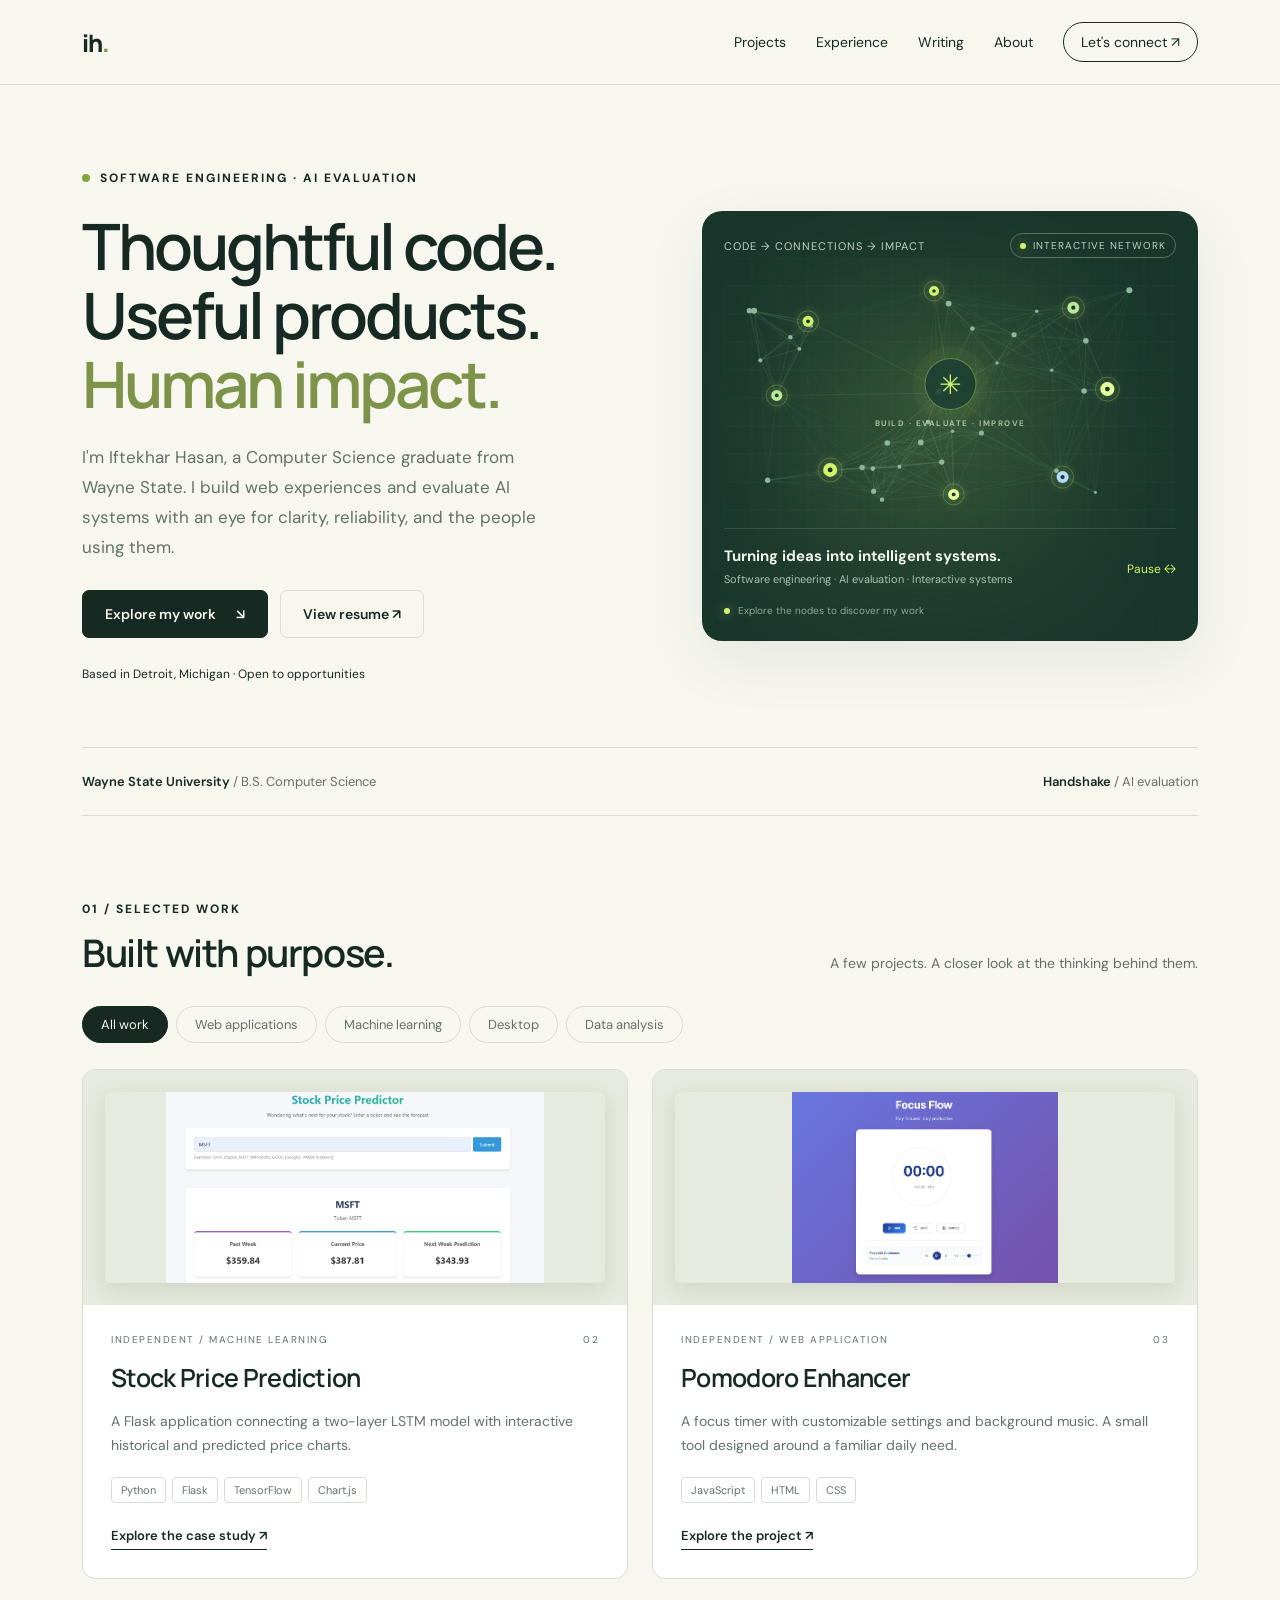
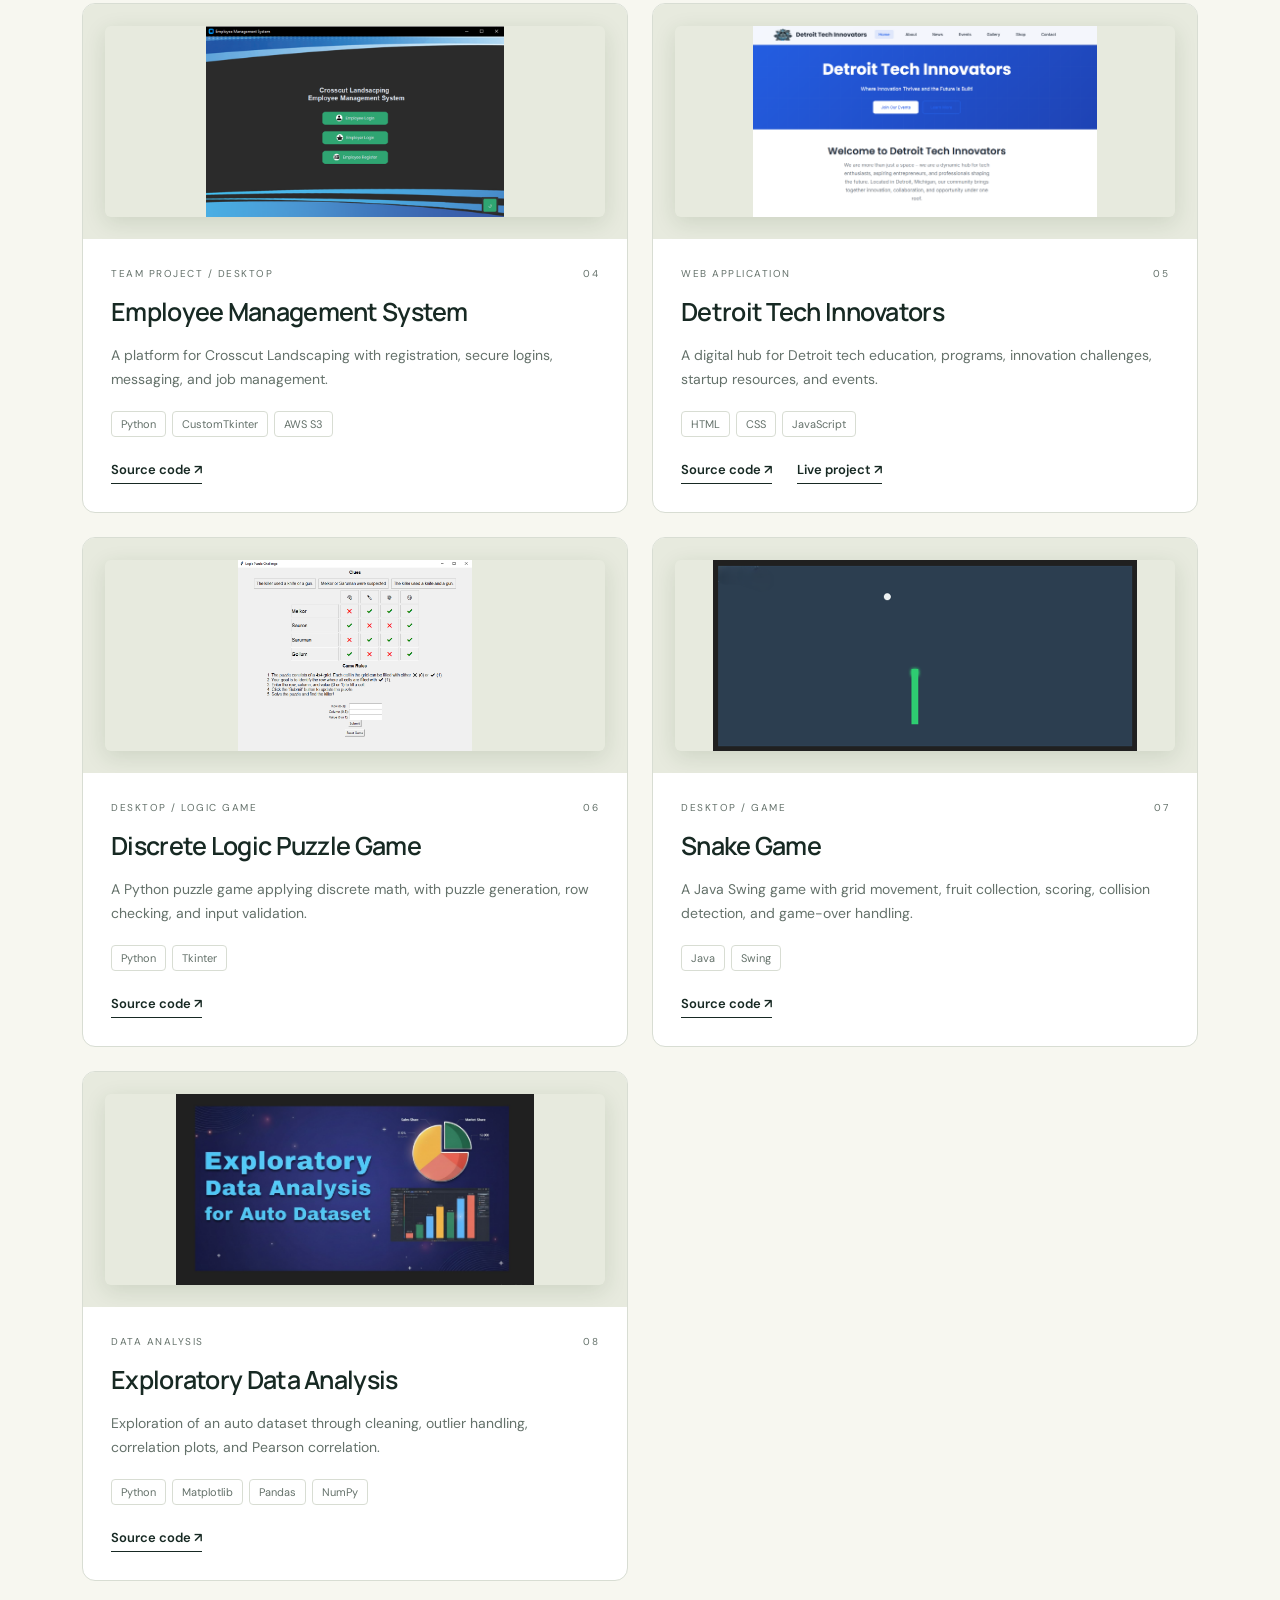
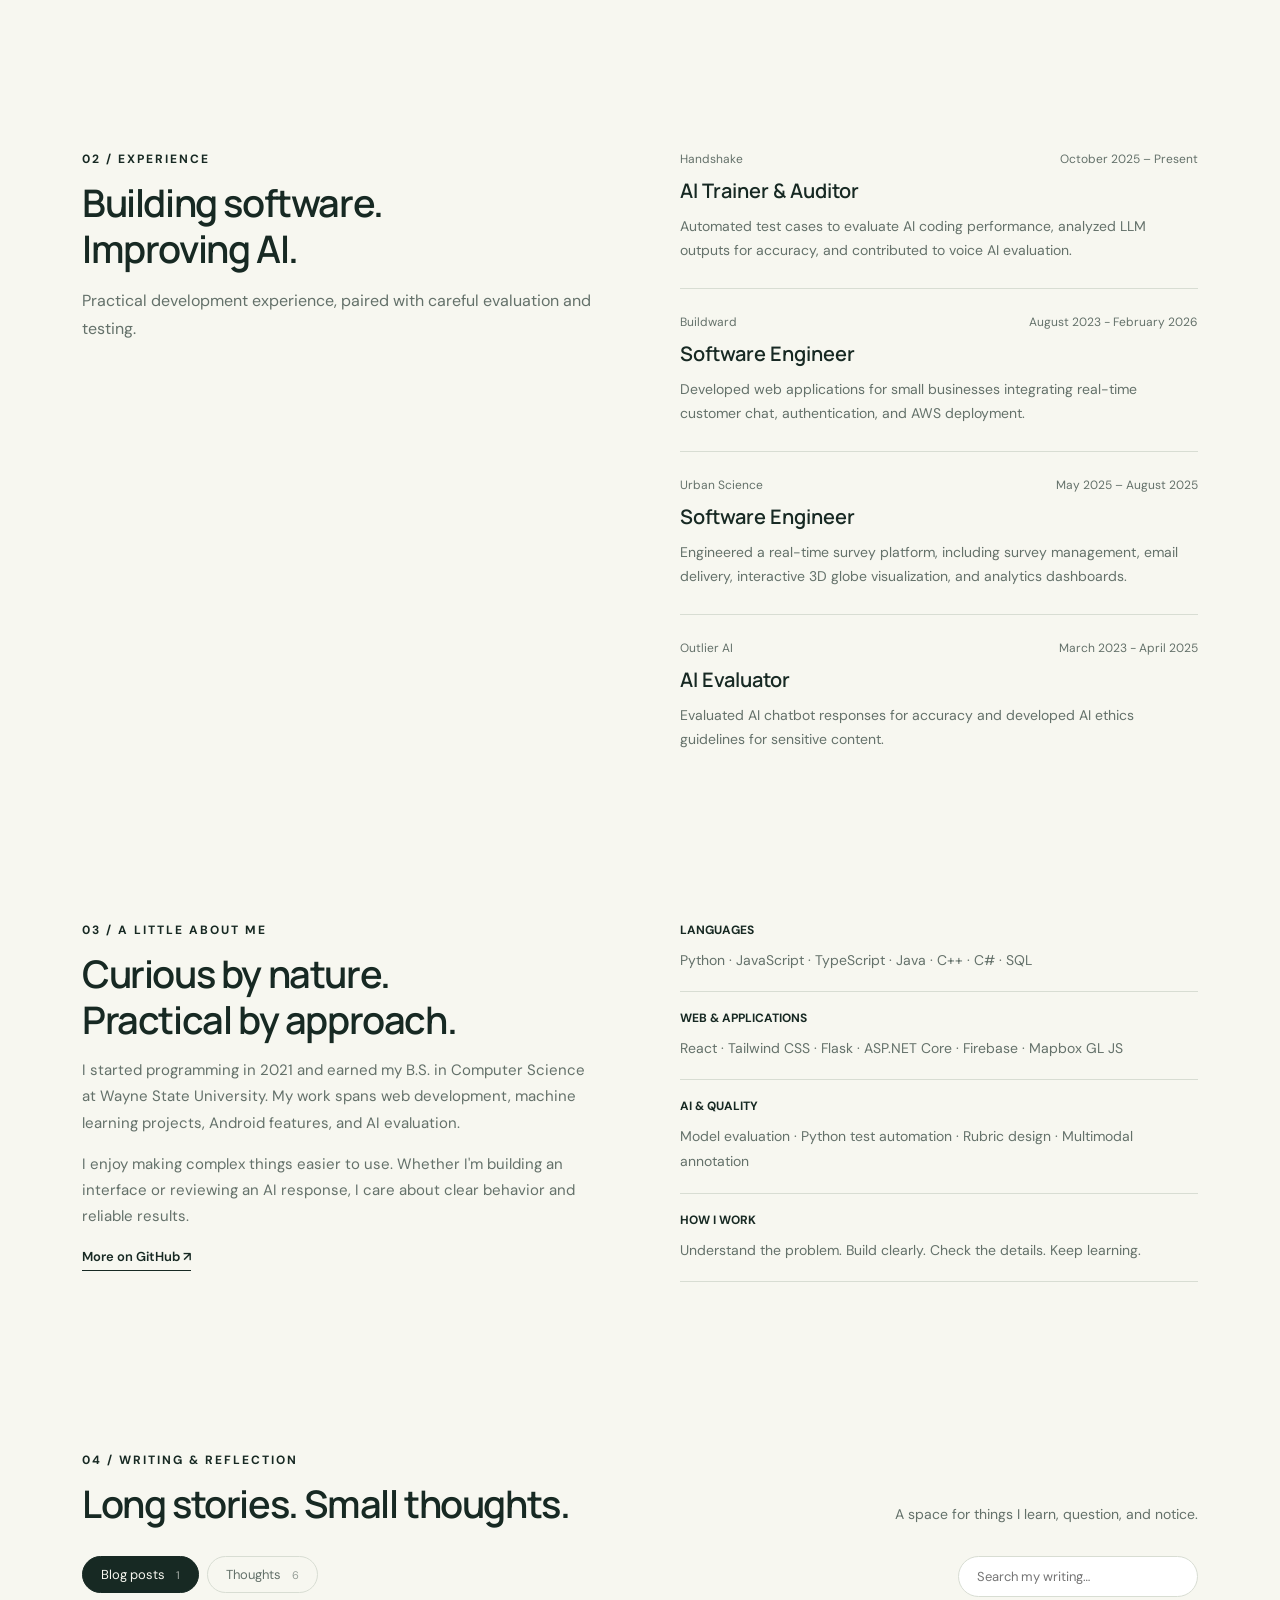
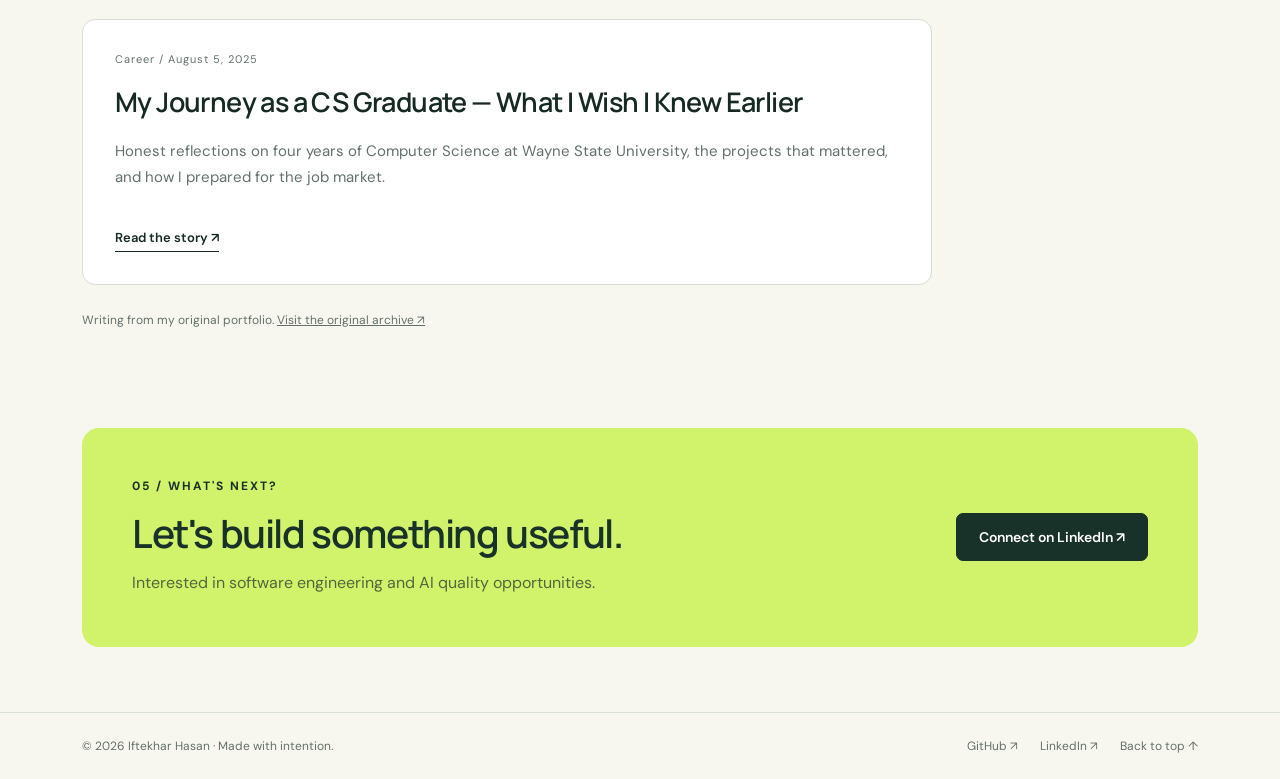
==== commit 29235b42: "Changed exp desc" ====
--- a/index.html
+++ b/index.html
@@ -899,10 +899,9 @@
         <h3>AI Trainer &amp; Auditor</h3>
 
         <p>
-            Developed 60+ automated test cases to evaluate AI 
-            coding performance, analyzed LLM outputs for accuracy 
-            and quality, and contributed to voice AI evaluation 
-            and data quality assurance.
+            Automated test cases to evaluate AI 
+            coding performance, analyzed LLM outputs for accuracy, 
+            and contributed to voice AI evaluation.
         </p>
         </article>
 
@@ -915,10 +914,9 @@
         <h3>Software Engineer</h3>
 
         <p>
-            Developed responsive web applications for five 
-            small businesses using JavaScript and Tailwind CSS, 
-            integrating real-time customer chat, Firebase 
-            authentication, and AWS cloud deployment.
+            Developed web applications for 
+            small businesses integrating real-time customer chat, 
+            authentication, and AWS deployment.
         </p>
         </article>
 
@@ -931,10 +929,9 @@
         <h3>Software Engineer</h3>
 
         <p>
-            Engineered core features of a real-time survey platform, 
+            Engineered a real-time survey platform, 
             including survey management, email delivery, interactive 
-            3D globe visualization, and analytics dashboards, while 
-            optimizing backend performance and leading project documentation.
+            3D globe visualization, and analytics dashboards.
         </p>
         </article>
 
@@ -947,11 +944,9 @@
         <h3>AI Evaluator</h3>
 
         <p>
-            Evaluated AI chatbot responses for accuracy, 
-            instruction-following, and completeness, 
+            Evaluated AI chatbot responses for accuracy and 
             developed AI ethics guidelines for sensitive 
-            content, and provided structured feedback 
-            to improve model quality and reliability.
+            content.
         </p>
         </article>
 
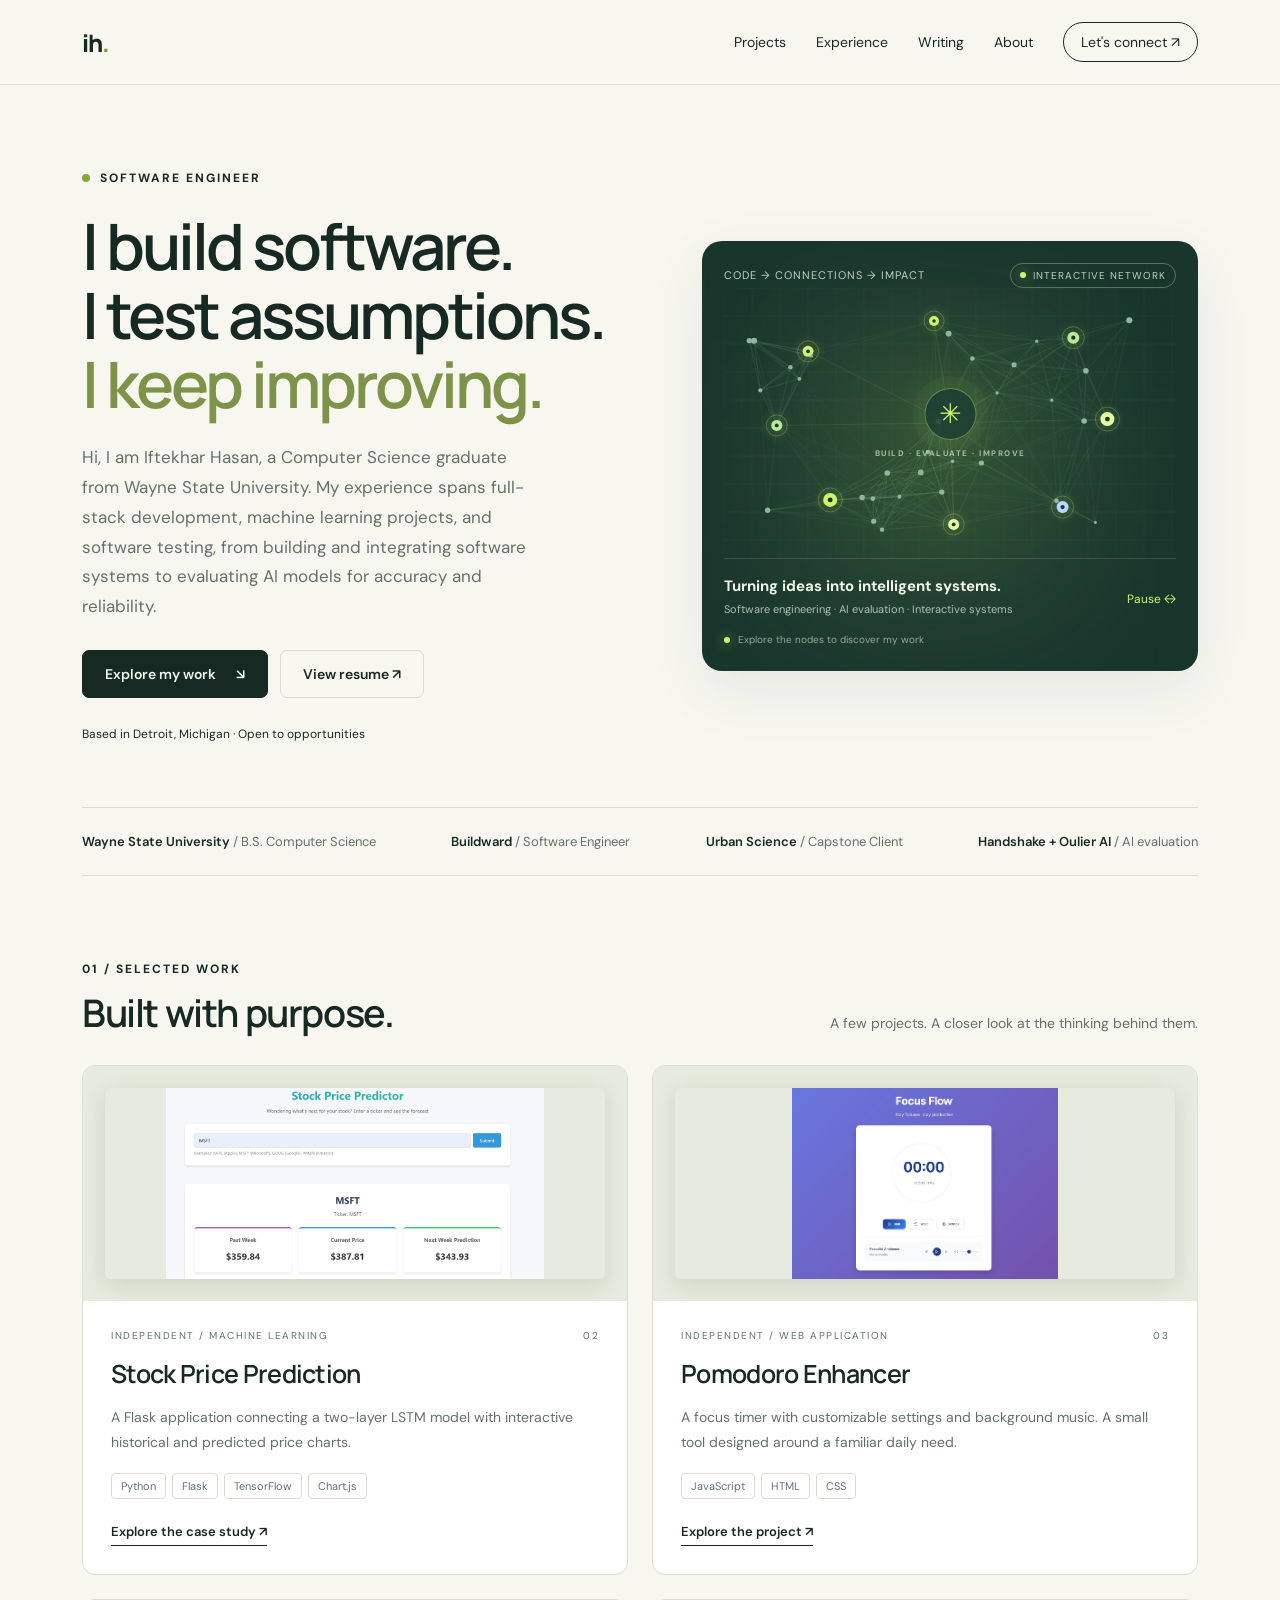
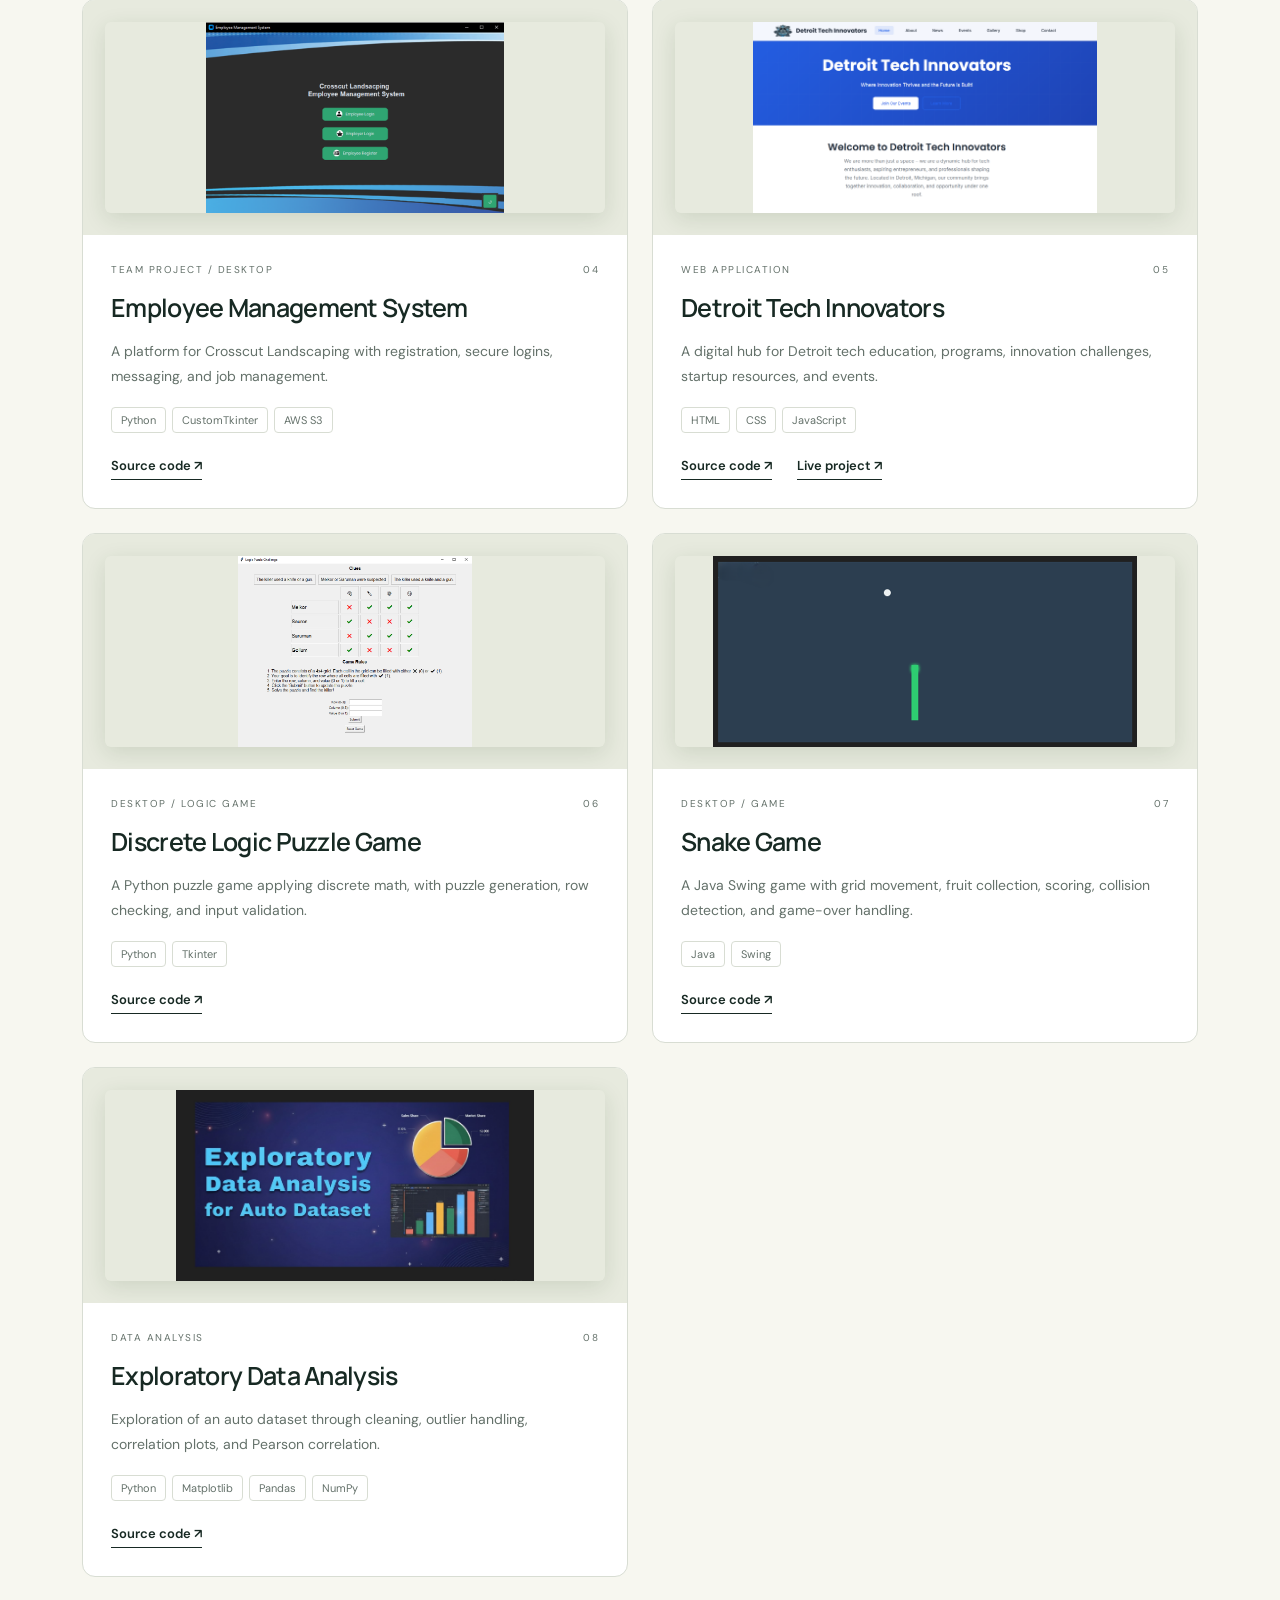
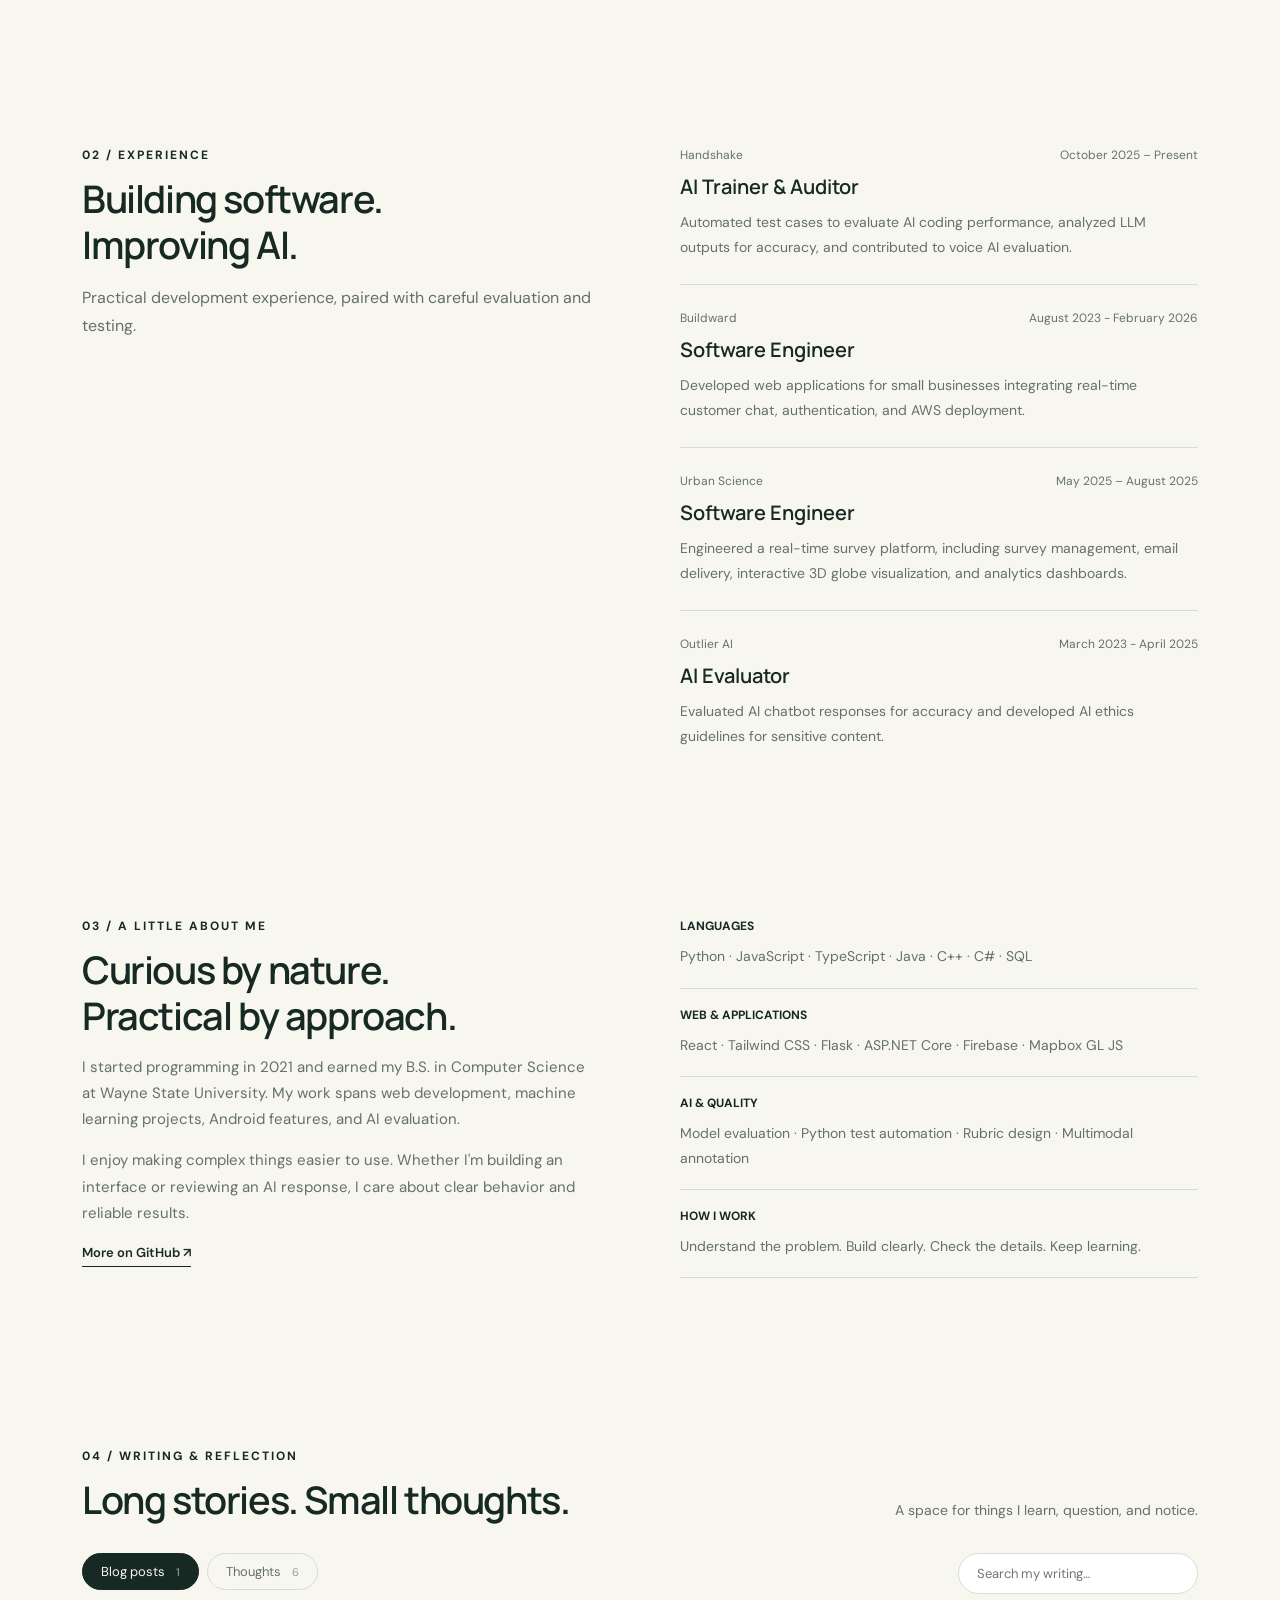
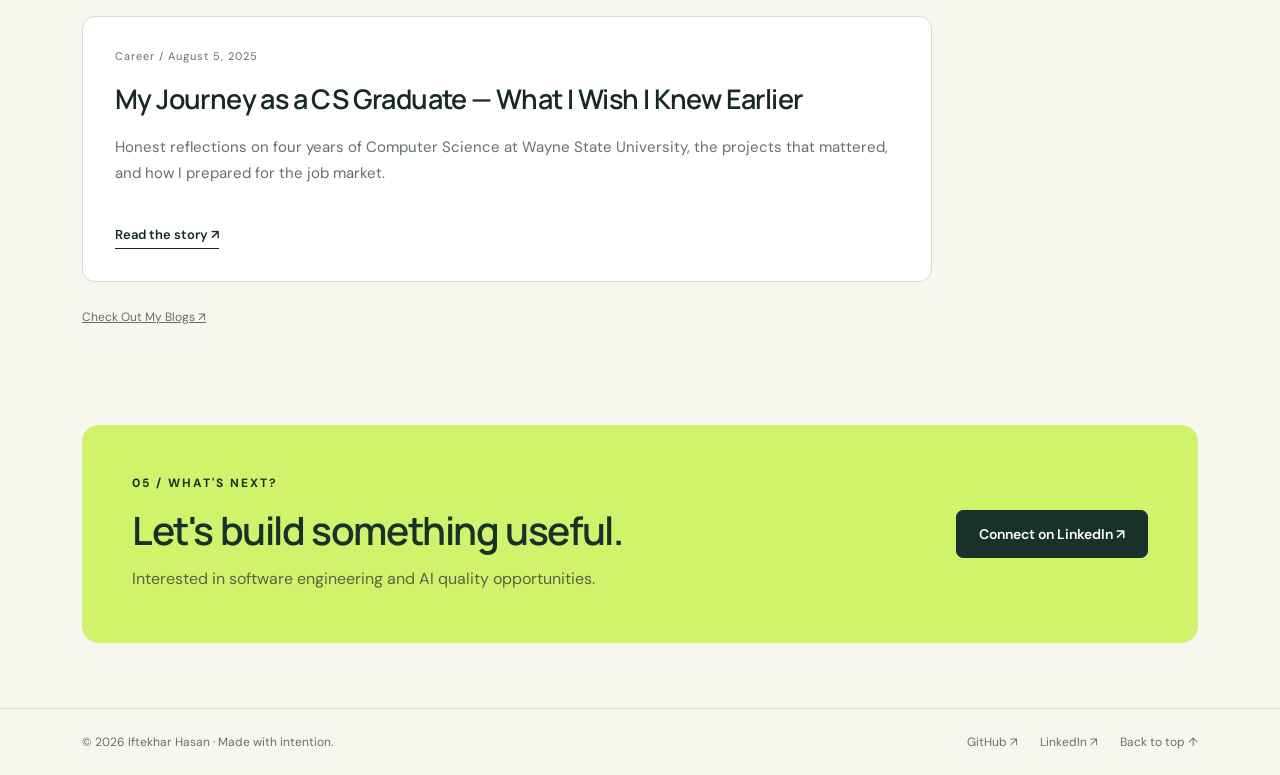
==== commit c9945399: "Project Section changed" ====
--- a/index.html
+++ b/index.html
@@ -115,28 +115,26 @@
 
           <span class="dot"></span>
 
-          Software engineering · AI evaluation
+          Software Engineer
 
         </div>
 
         <h1>
 
-          Thoughtful code.<br>
-
-          Useful products.<br>
-
-          <em>Human impact.</em>
+          I build software.<br>
+
+          I test assumptions.<br>
+
+          <em>I keep improving.</em>
 
         </h1>
 
         <p class="intro">
 
-          I'm Iftekhar Hasan, a Computer Science graduate from Wayne State.
-
-          I build web experiences and evaluate AI systems with an eye for
-
-          clarity, reliability, and the people using them.
-
+          Hi, I am Iftekhar Hasan, a Computer Science graduate from Wayne State University.
+          My experience spans full-stack development, machine learning projects, and 
+          software testing, from building and integrating software systems to evaluating 
+          AI models for accuracy and reliability.
         </p>
 
         <div class="actions">
@@ -227,11 +225,11 @@
 
       <span><b>Wayne State University</b> / B.S. Computer Science</span>
 
-      <!-- <span><b>Urban Science</b> / Capstone collaboration</span>
-
-      <span><b>Buildward</b> / Software Engineer</span> -->
-
-      <span><b>Handshake </b> / AI evaluation</span>
+      <span><b>Buildward</b> / Software Engineer</span>
+
+      <span><b>Urban Science</b> / Capstone Client</span>
+
+      <span><b>Handshake + Oulier AI </b> / AI evaluation</span>
 
     </div>
 
@@ -251,39 +249,6 @@
 
       </div>
 
-      <div class="filters" aria-label="Filter projects">
-
-        <button class="filter active" data-filter="all" aria-pressed="true">
-
-          All work
-
-        </button>
-
-        <button class="filter" data-filter="web" aria-pressed="false">
-
-          Web applications
-
-        </button>
-
-        <button class="filter" data-filter="ml" aria-pressed="false">
-
-          Machine learning
-
-        </button>
-
-        <button class="filter" data-filter="desktop" aria-pressed="false">
-
-          Desktop
-
-        </button>
-
-        <button class="filter" data-filter="data" aria-pressed="false">
-
-          Data analysis
-
-        </button>
-
-      </div>
 
       <div class="projects">
 
@@ -1169,19 +1134,7 @@
       </p>
 
       <p class="writing-note">
-
-        Writing from my original portfolio.
-
-        <a
-
-          href="https://iftekharhasan.netlify.app/pages/blog"
-
-          target="_blank"
-
-          rel="noopener"
-
-        >Visit the original archive ↗</a>
-
+        <a href="pages/blog.html">Check Out My Blogs ↗</a>
       </p>
 
     </section>
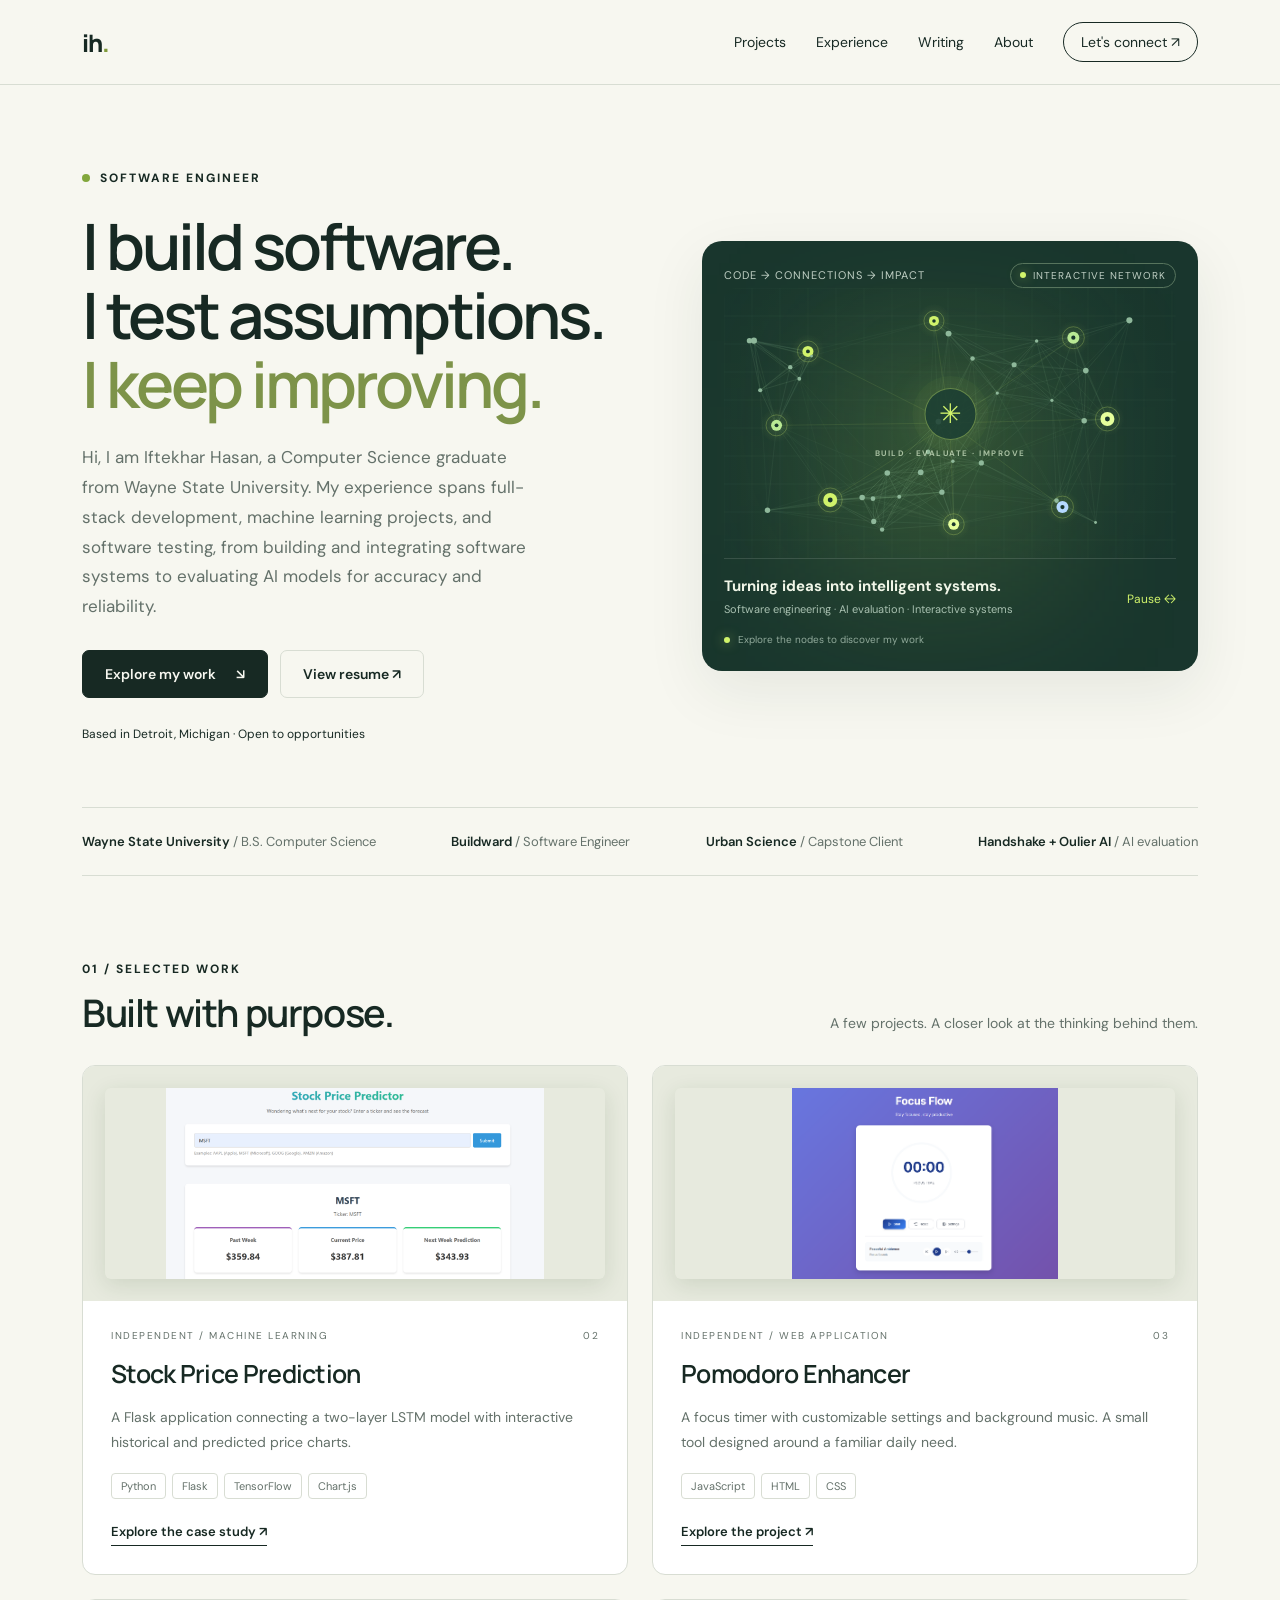
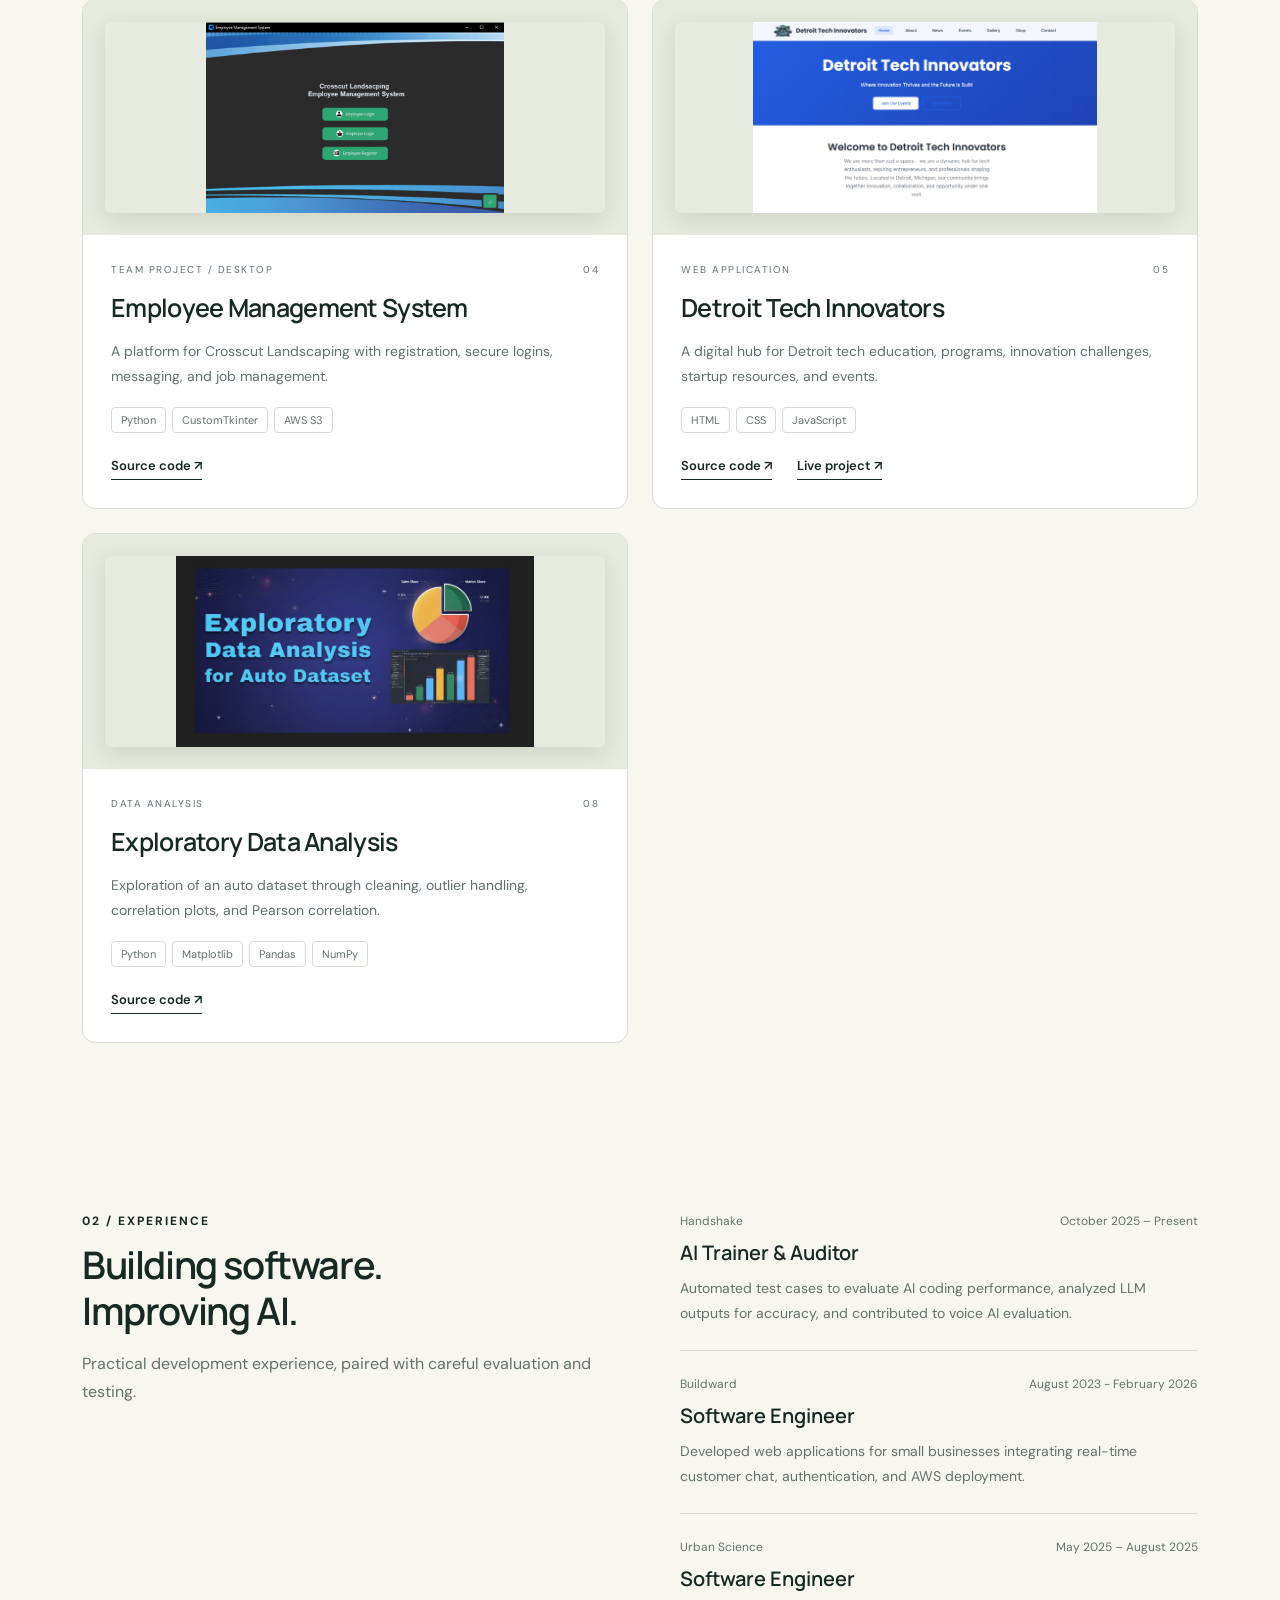
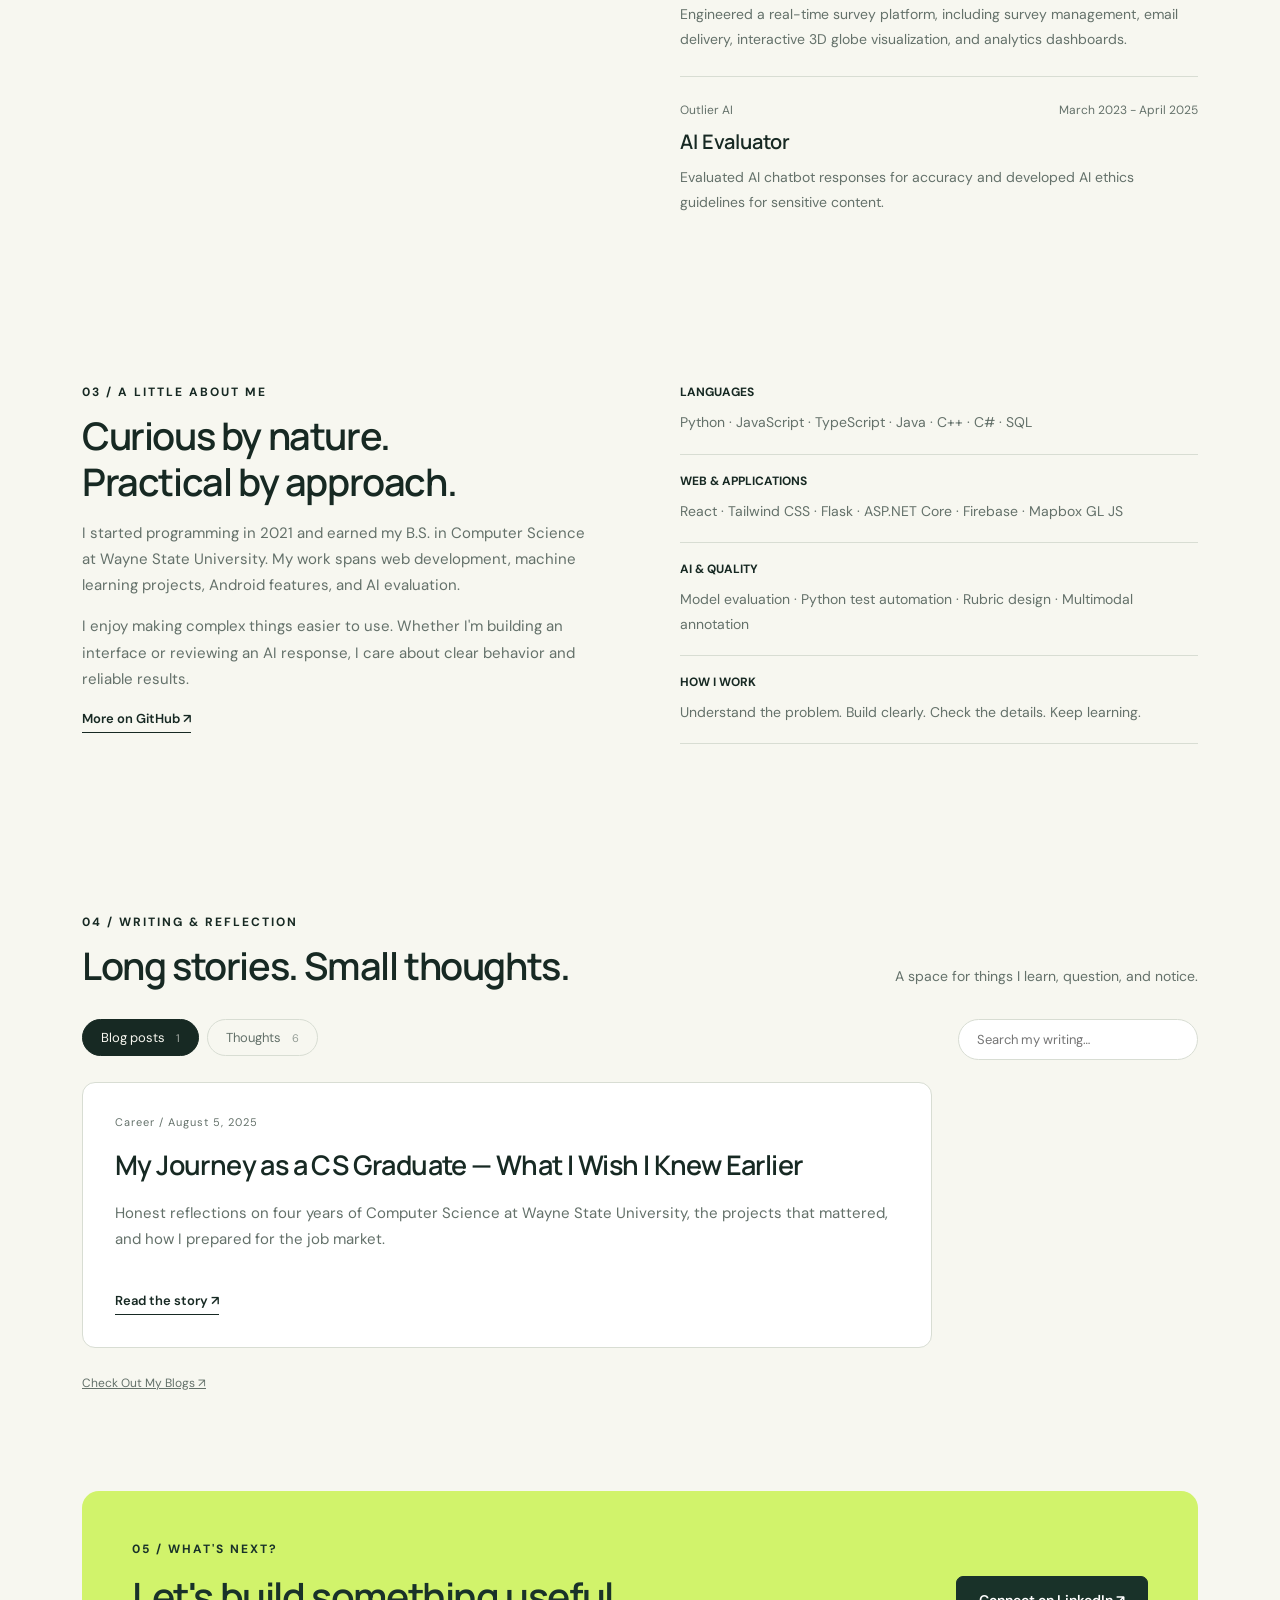
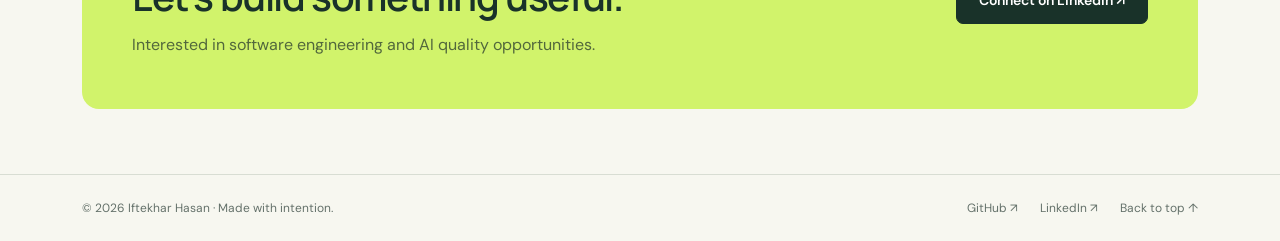
==== commit ef5a48b1: "Removed unwanted proj" ====
--- a/index.html
+++ b/index.html
@@ -630,134 +630,6 @@
 
         </article>
 
-        <article class="project" data-category="desktop">
-
-          <div class="art real-cover">
-
-            <img
-
-              src="assets/Discrete.Puzzle.01.png"
-
-              alt="Discrete Logic Puzzle Game project screenshot"
-
-              loading="lazy"
-
-            >
-
-          </div>
-
-          <div class="project-body">
-
-            <div class="project-top">
-
-              <span>Desktop / Logic game</span>
-
-              <span>06</span>
-
-            </div>
-
-            <h3>Discrete Logic Puzzle Game</h3>
-
-            <p>
-
-              A Python puzzle game applying discrete math, with puzzle generation,
-
-              row checking, and input validation.
-
-            </p>
-
-            <div class="chips">
-
-              <span class="chip">Python</span>
-
-              <span class="chip">Tkinter</span>
-
-            </div>
-
-            <div class="project-links">
-
-              <a
-
-                class="case"
-
-                href="https://github.com/iftekhar9hasan/Interactive-Discreate-Logic-Puzzle-Game-"
-
-                target="_blank"
-
-                rel="noopener"
-
-              >Source code ↗</a>
-
-            </div>
-
-          </div>
-
-        </article>
-
-        <article class="project" data-category="desktop">
-
-          <div class="art real-cover">
-
-            <img
-
-              src="assets/Snake_Game_01.png"
-
-              alt="Snake Game project screenshot"
-
-              loading="lazy"
-
-            >
-
-          </div>
-
-          <div class="project-body">
-
-            <div class="project-top">
-
-              <span>Desktop / Game</span>
-
-              <span>07</span>
-
-            </div>
-
-            <h3>Snake Game</h3>
-
-            <p>
-
-              A Java Swing game with grid movement, fruit collection, scoring,
-
-              collision detection, and game-over handling.
-
-            </p>
-
-            <div class="chips">
-
-              <span class="chip">Java</span>
-
-              <span class="chip">Swing</span>
-
-            </div>
-
-            <div class="project-links">
-
-              <a
-
-                class="case"
-
-                href="https://github.com/iftekhar9hasan/SnakeGame"
-
-                target="_blank"
-
-                rel="noopener"
-
-              >Source code ↗</a>
-
-            </div>
-
-          </div>
-
-        </article>
-
         <article class="project" data-category="data">
 
           <div class="art real-cover">
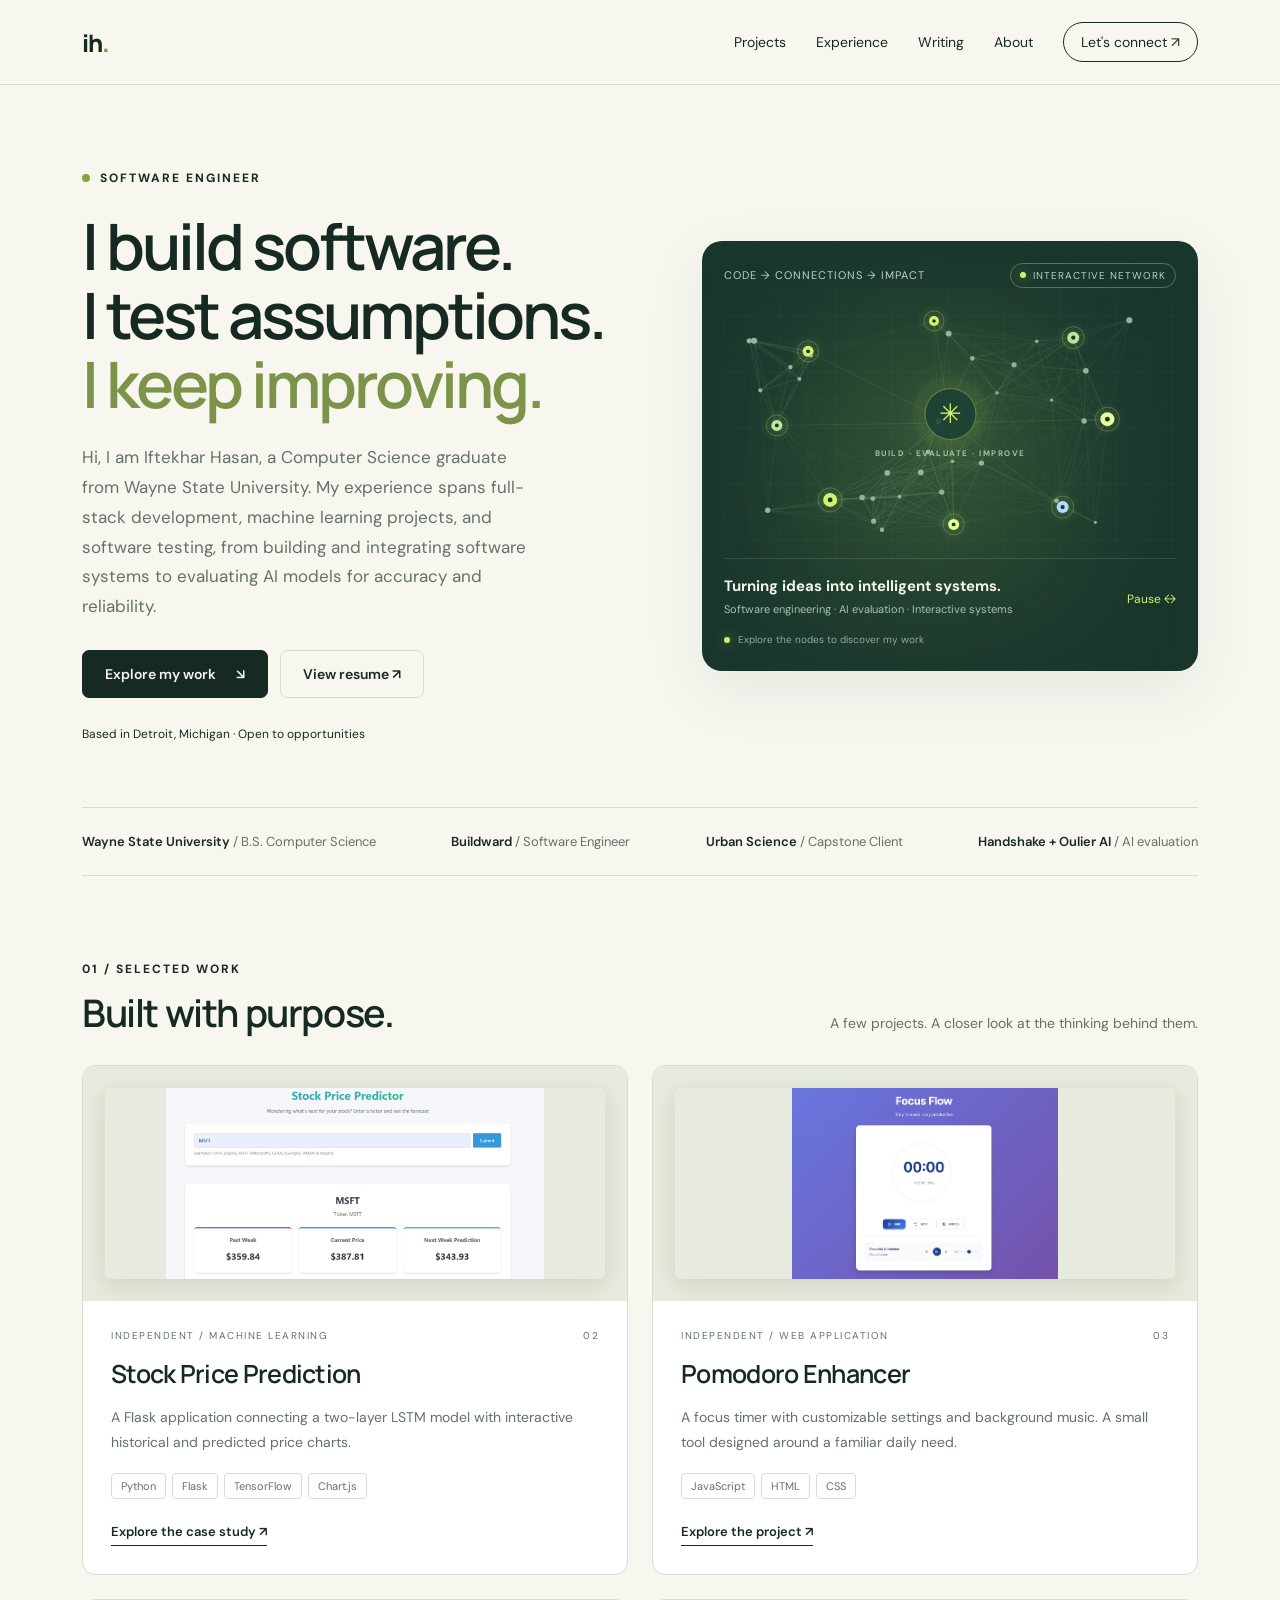
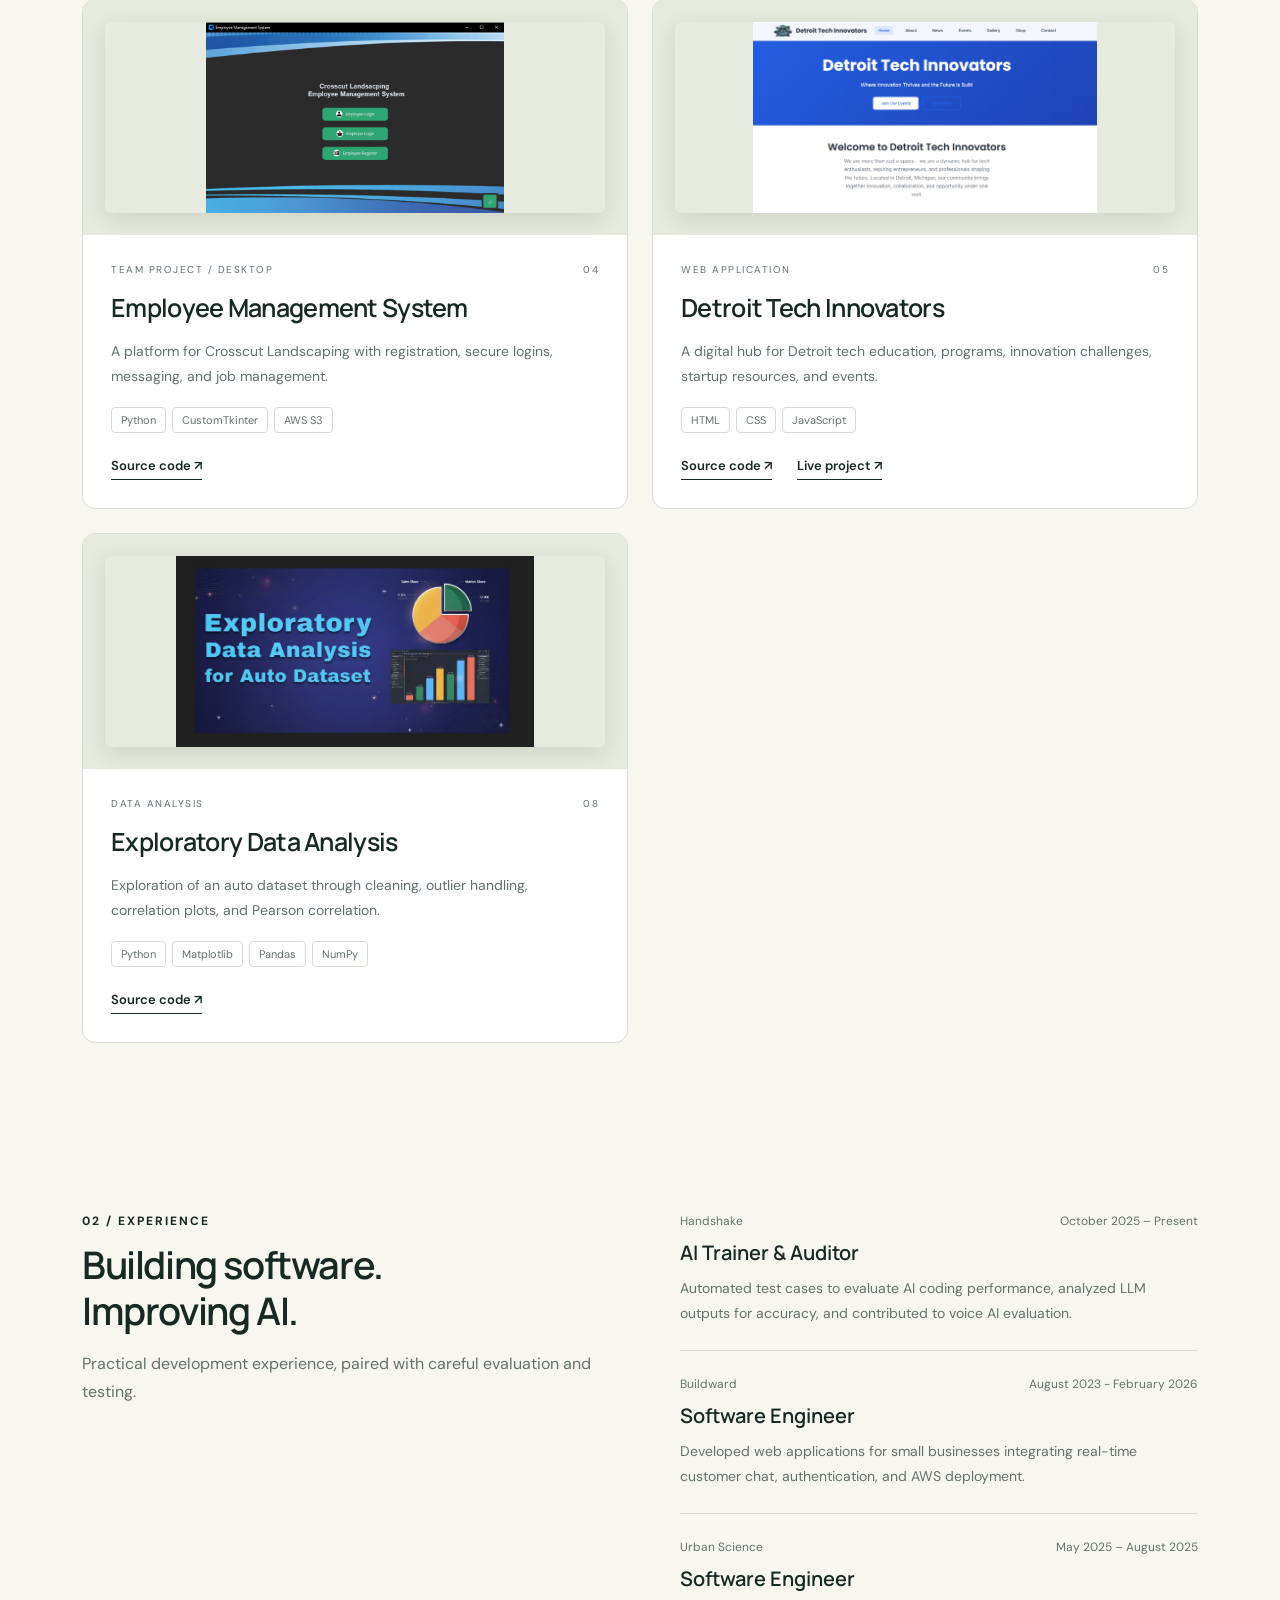
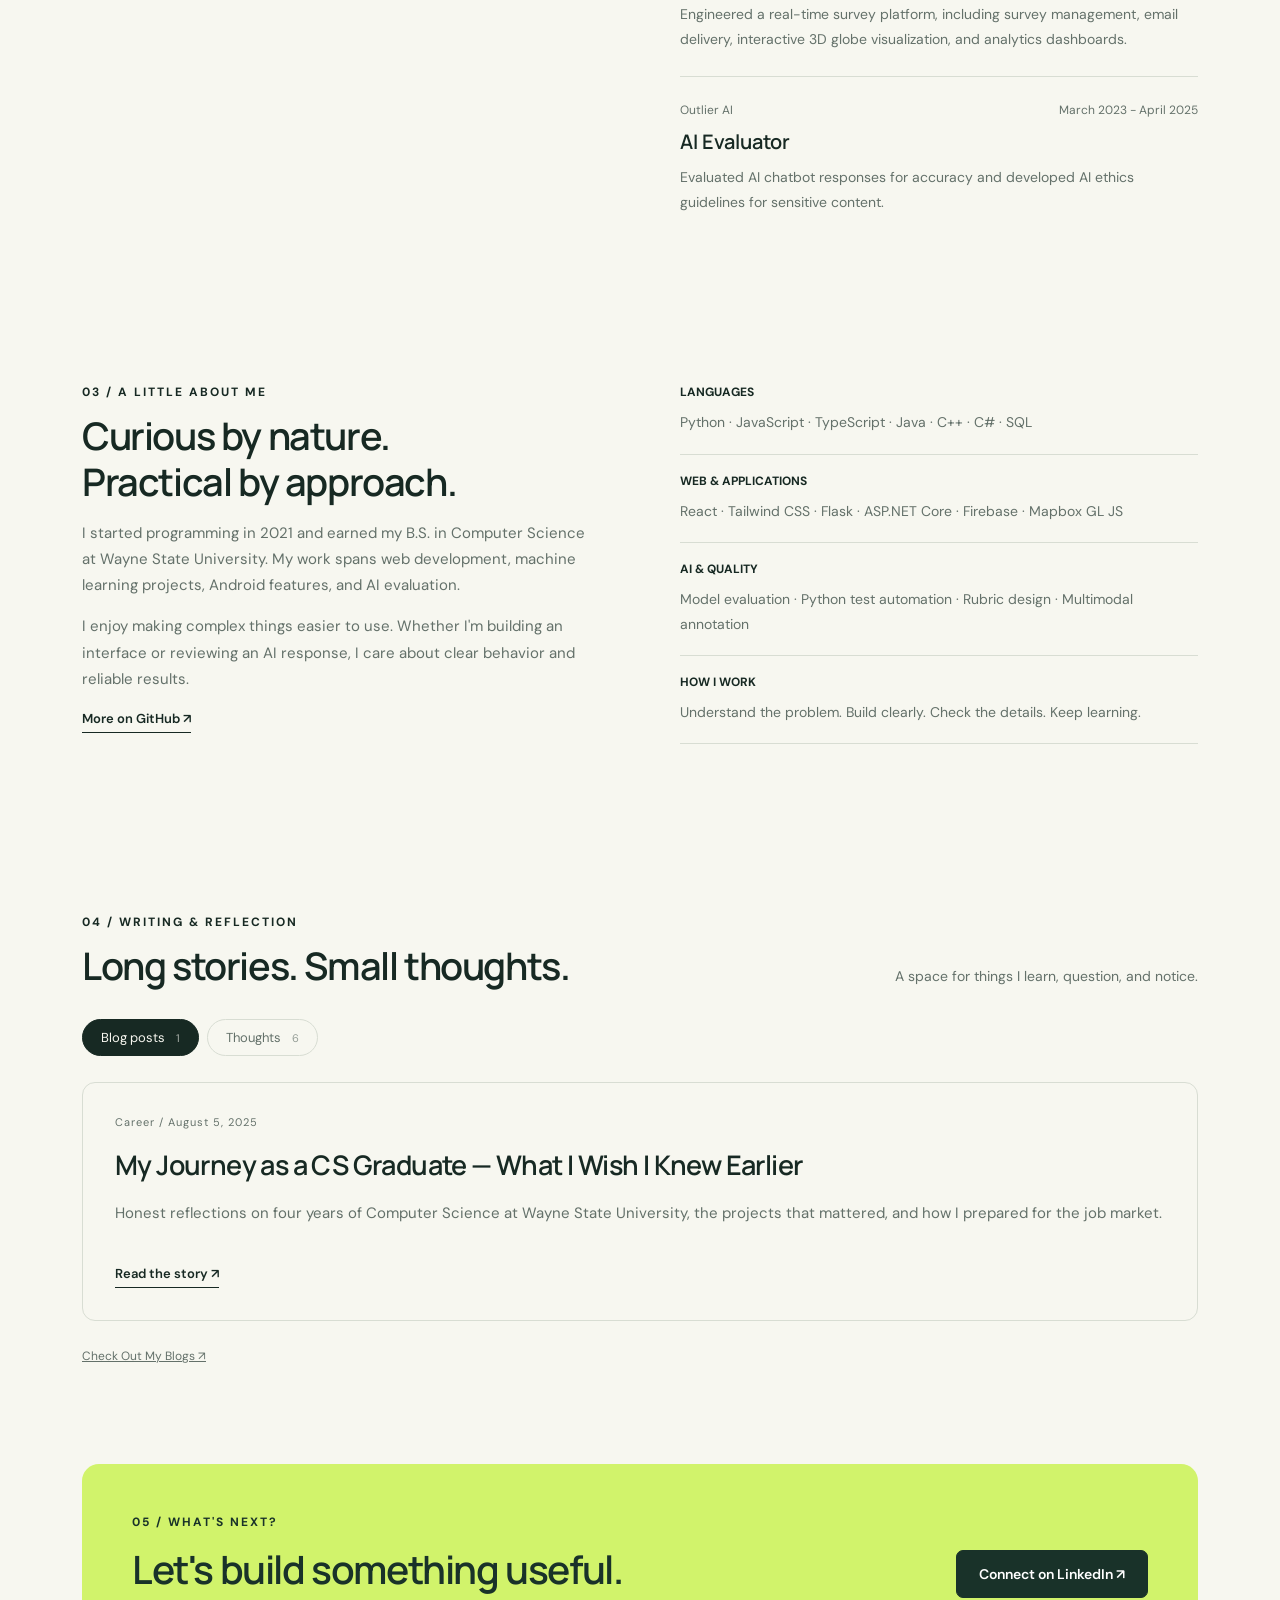
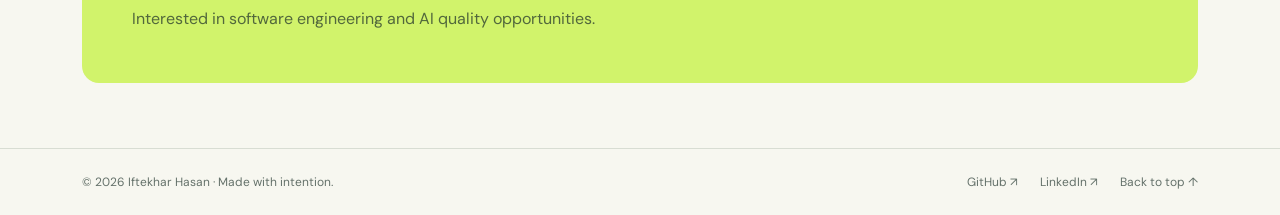
==== commit a0ae7062: "Fixed Blogs" ====
--- a/index.html
+++ b/index.html
@@ -959,22 +959,6 @@
 
         </div>
 
-        <label class="search-label">
-
-          <span class="sr-only">Search writing</span>
-
-          <input
-
-            id="writing-search"
-
-            type="search"
-
-            placeholder="Search my writing…"
-
-          >
-
-        </label>
-
       </div>
 
       <div
--- a/css/style.css
+++ b/css/style.css
@@ -1042,6 +1042,9 @@
   }
 
   .article-entry {
+    width: 100%;
+
+    max-width: none;
 
     padding: 32px;
 
@@ -1049,10 +1052,7 @@
 
     border-radius: 13px;
 
-    background: var(--card);
-
-    max-width: 850px;
-
+    background: var(--bg);
   }
 
   .article-entry h3 {
@@ -1078,8 +1078,9 @@
   .article-entry p { font-size: 15px; }
 
   .thought-entry {
-
-    max-width: 850px;
+    width: 100%;
+
+    max-width: none;
 
     border-bottom: 1px solid var(--line);
 
@@ -1087,10 +1088,11 @@
 
     display: grid;
 
-    grid-template-columns: 40px 1fr;
+    grid-template-columns: 40px minmax(0, 1fr);
 
     gap: 18px;
-
+    
+    background: var(--bg);
   }
 
   .avatar {
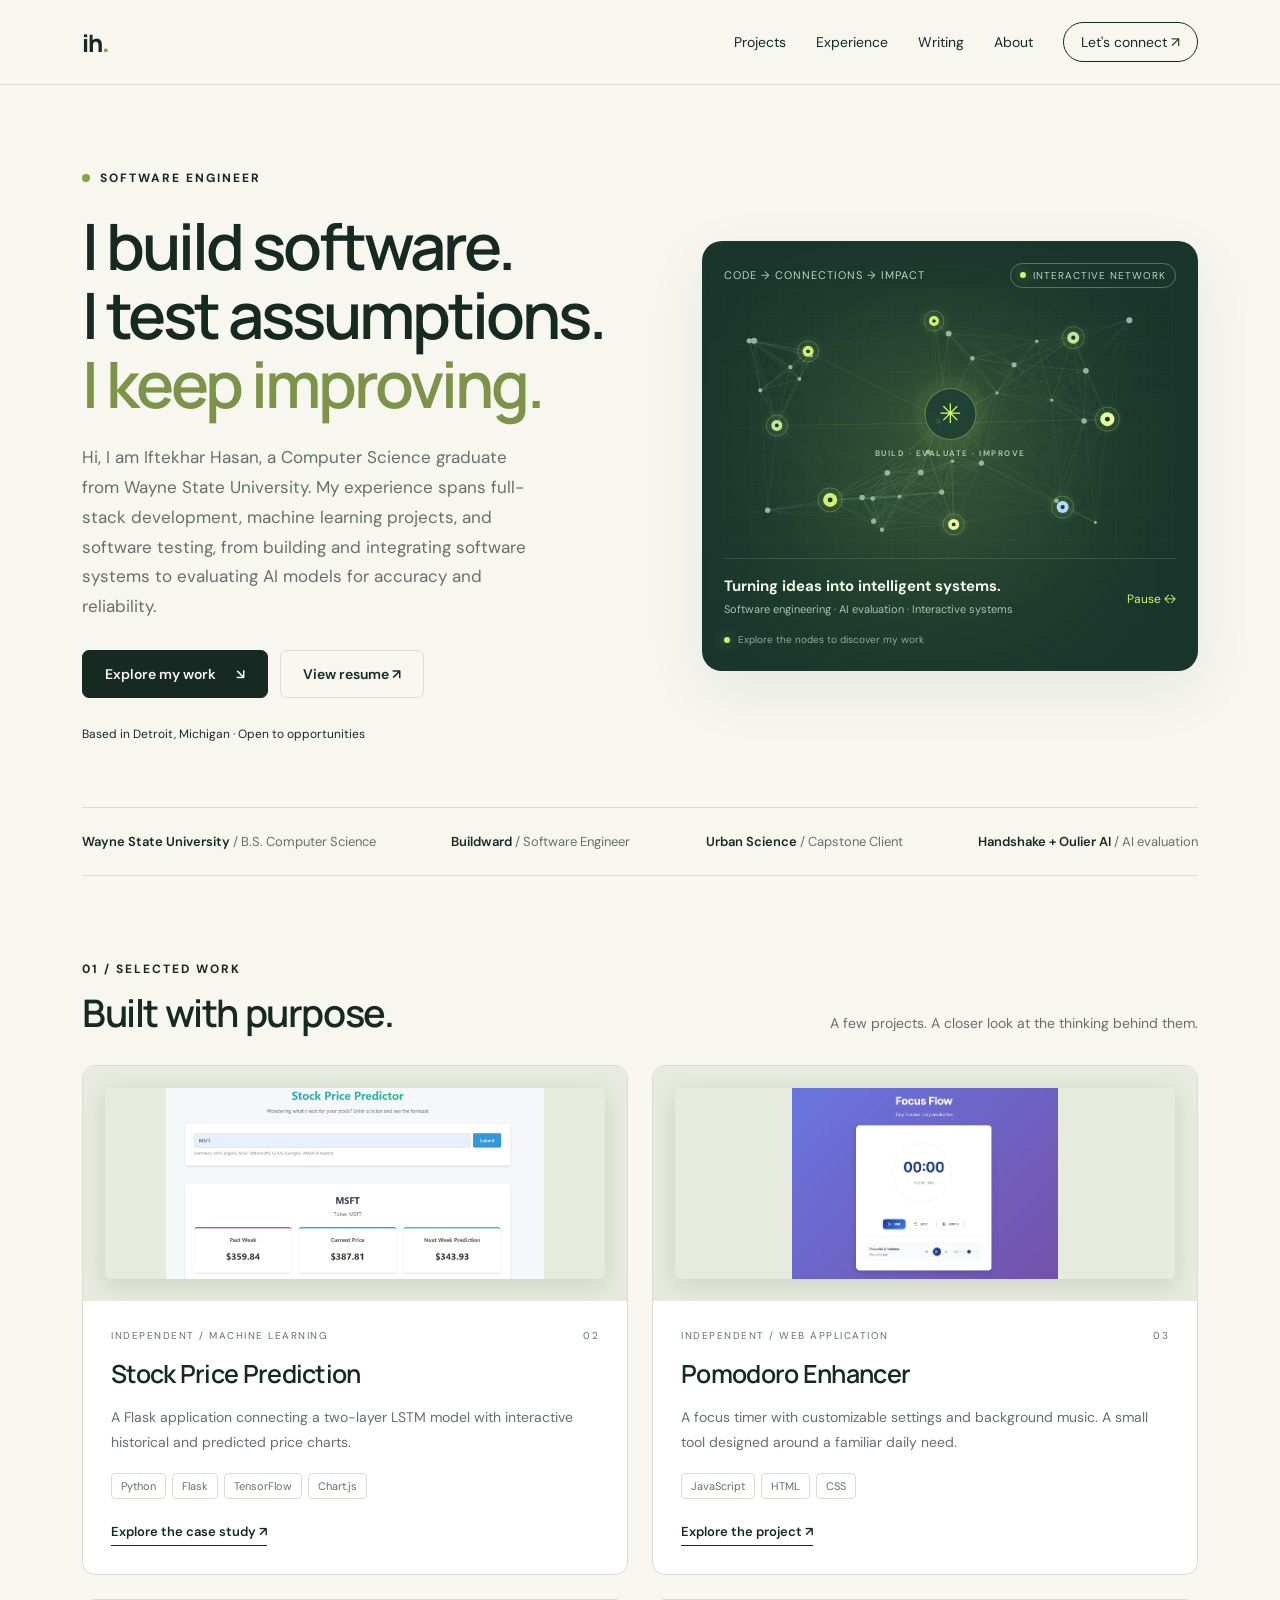
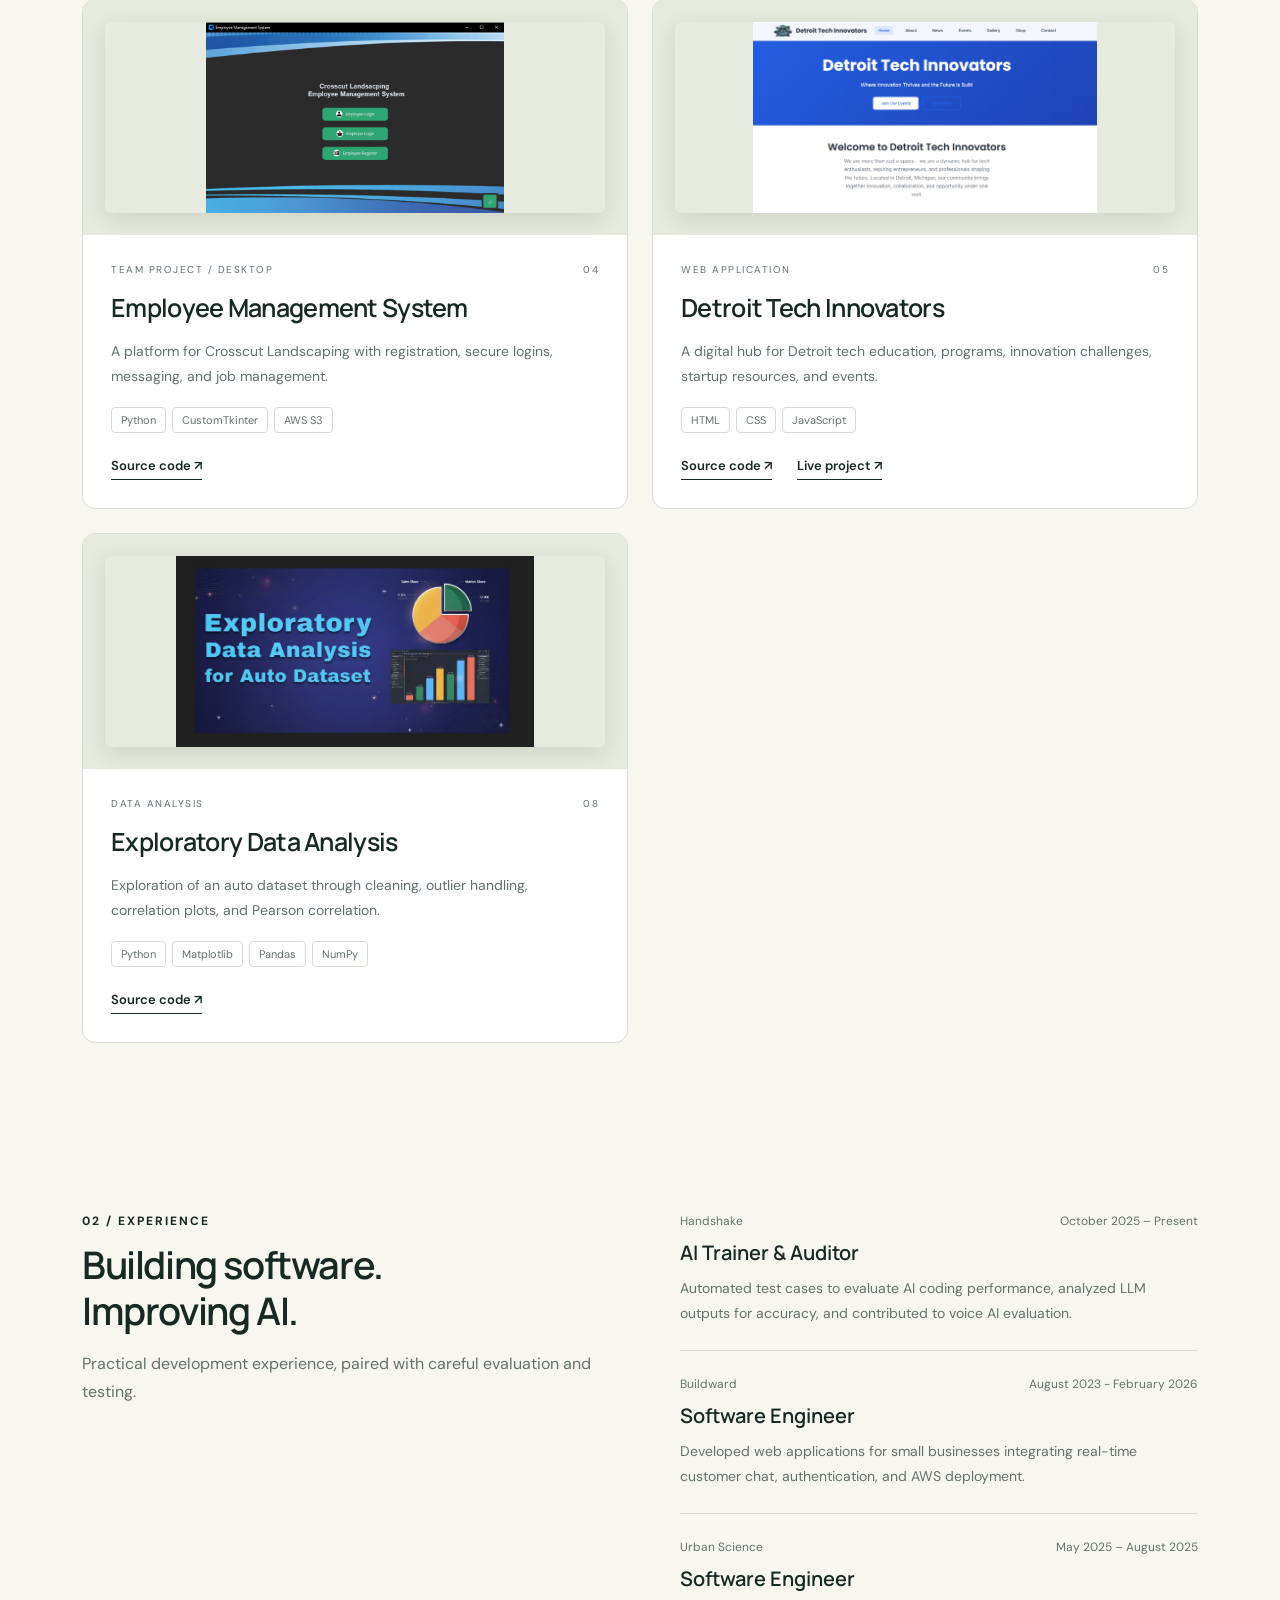
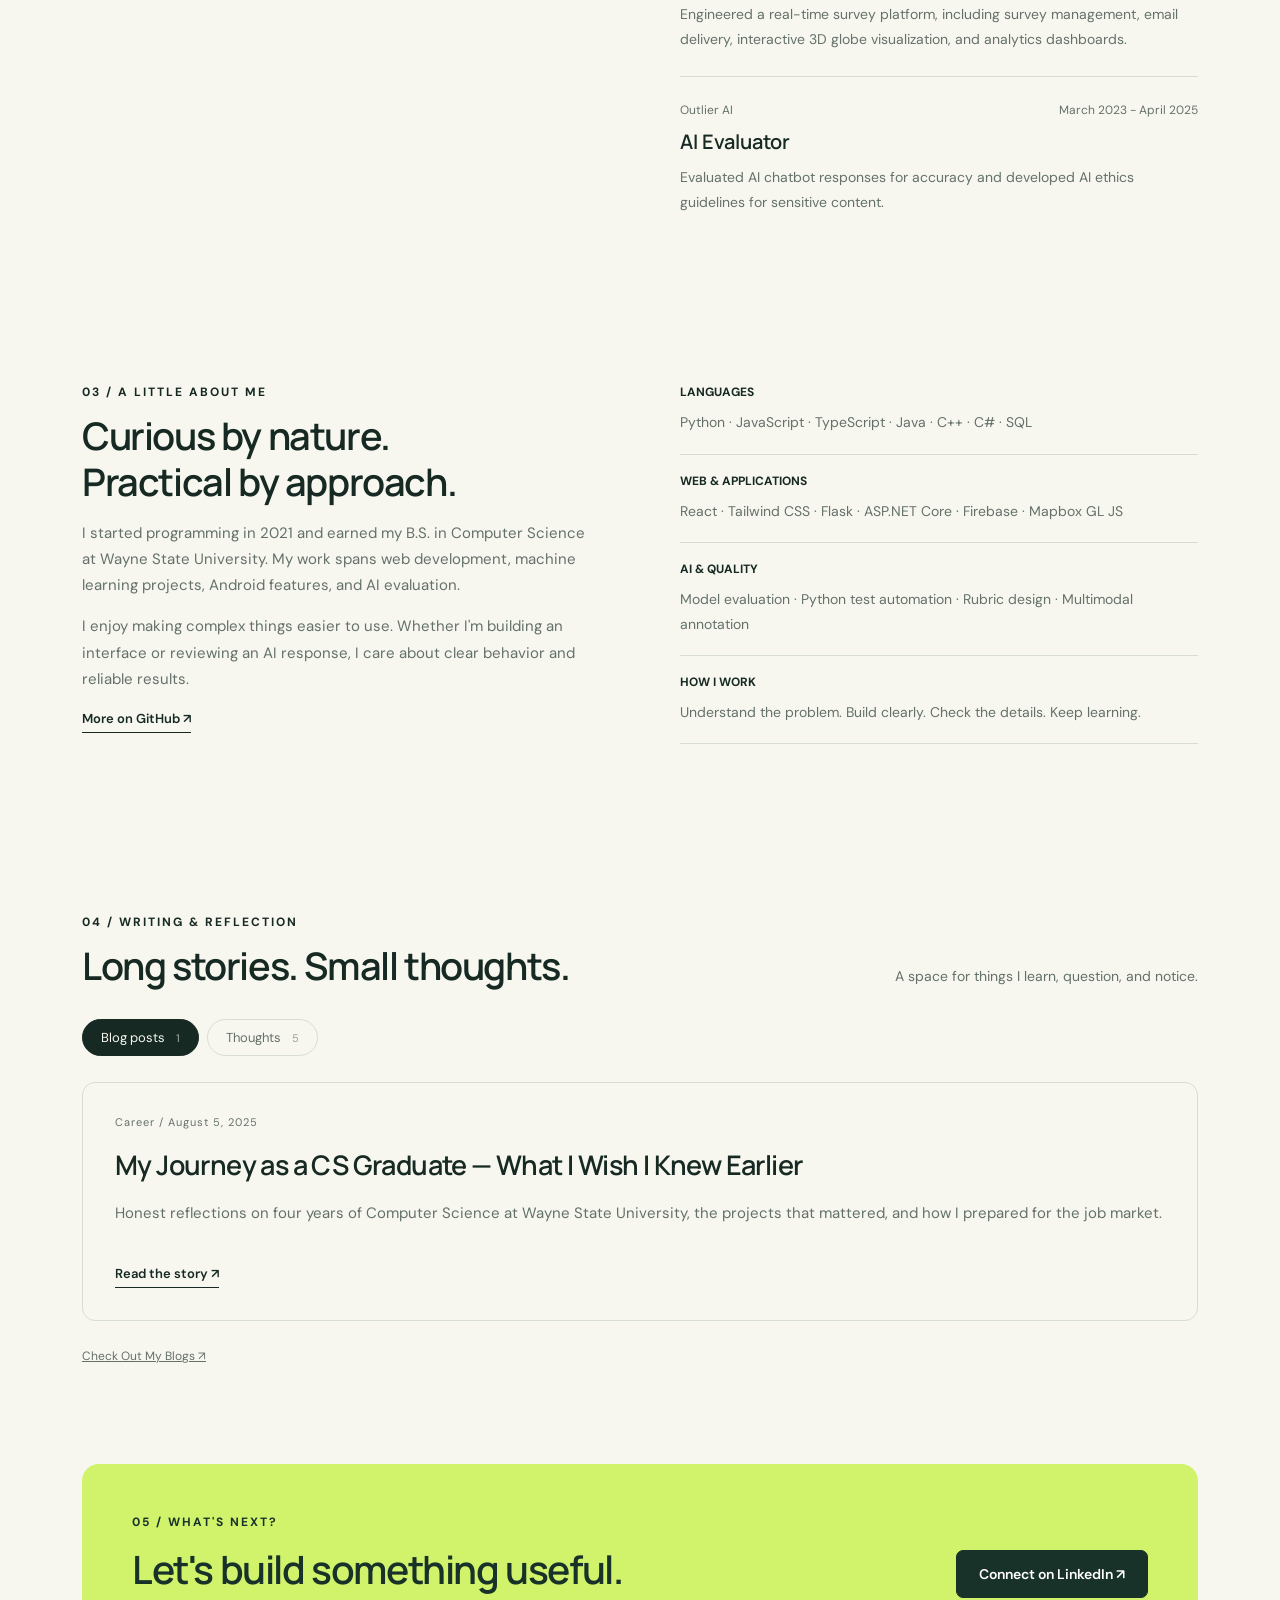
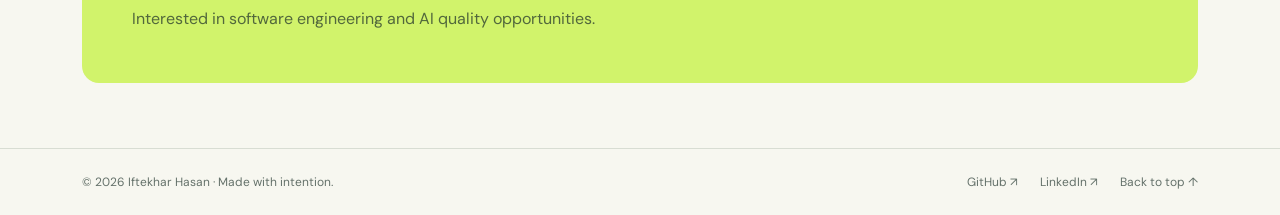
==== commit c3c5ed16: "updated blog" ====
--- a/index.html
+++ b/index.html
@@ -931,7 +931,7 @@
 
           >
 
-            Blog posts <span class="count">1</span>
+            Blog posts <span class="count" id="article-count">0</span>
 
           </button>
 
@@ -953,7 +953,7 @@
 
           >
 
-            Thoughts <span class="count">6</span>
+            Thoughts <span class="count" id="thought-count">0</span>
 
           </button>
 
